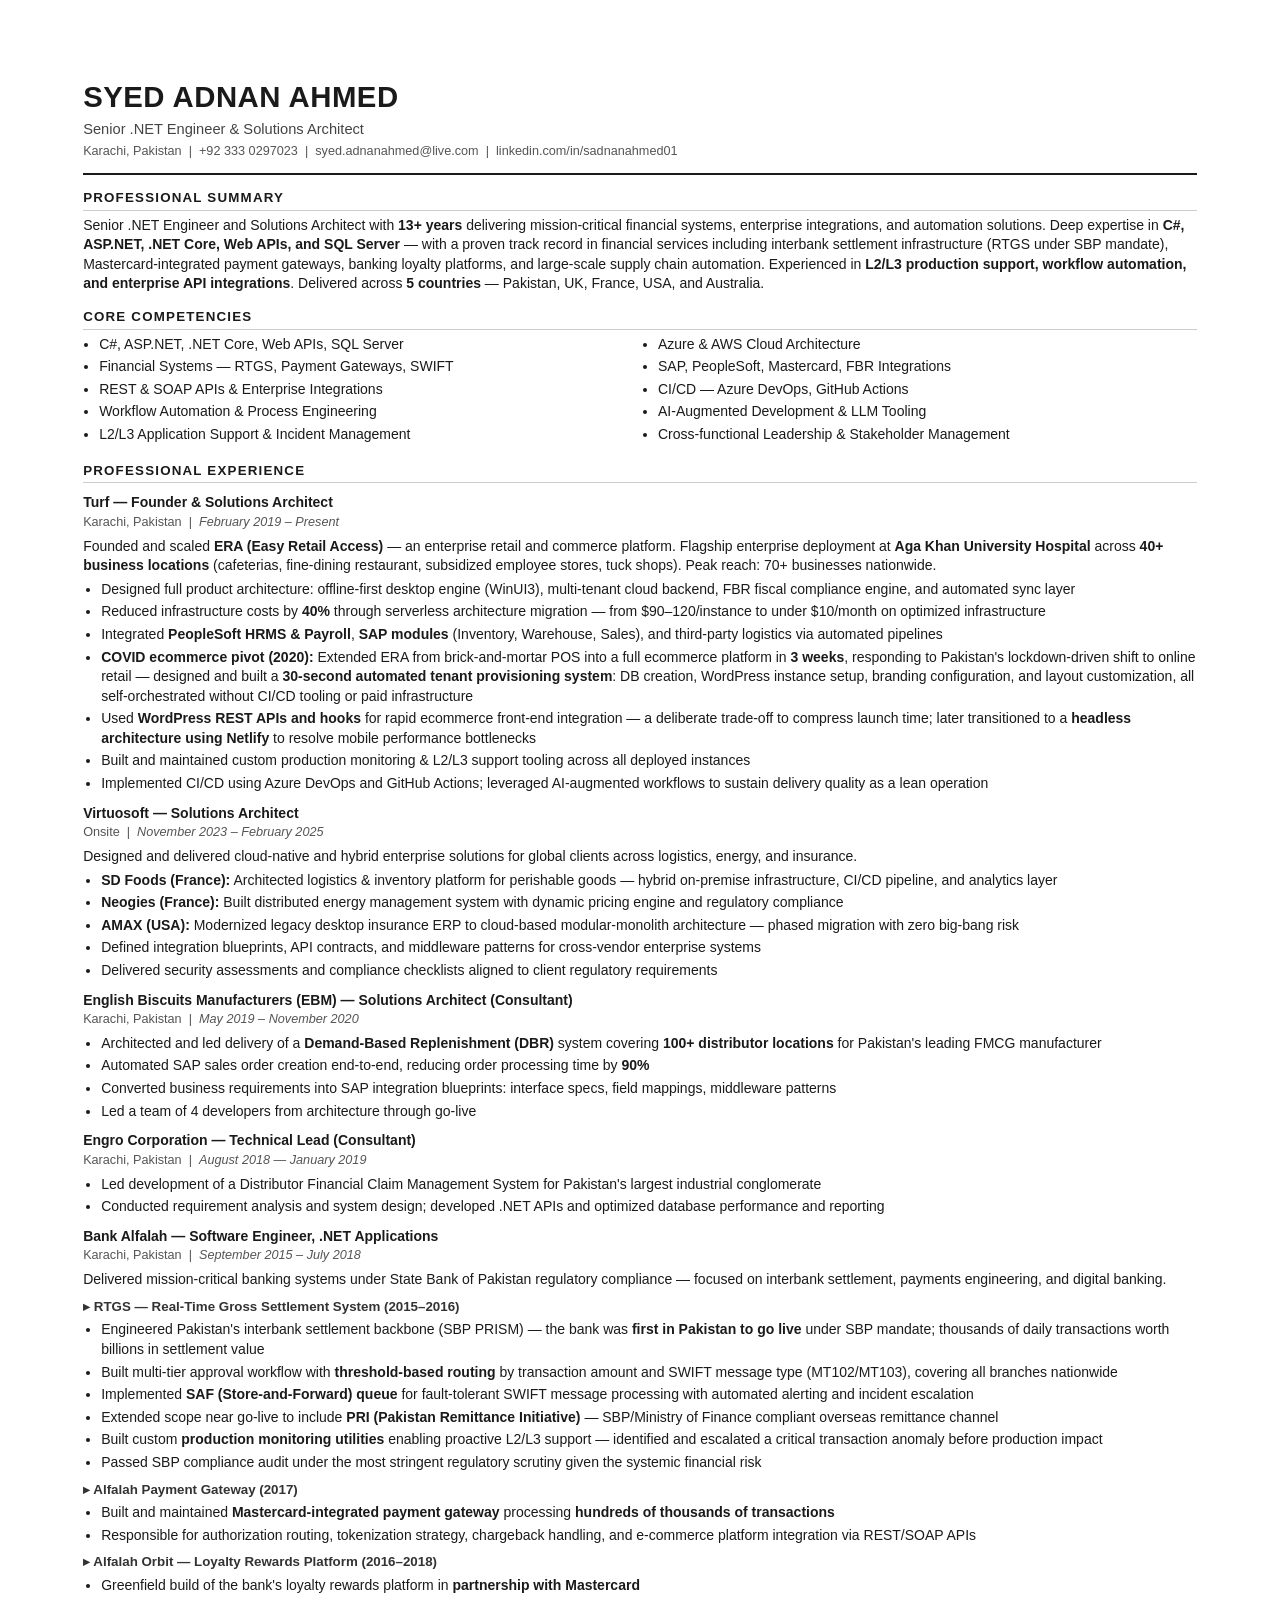
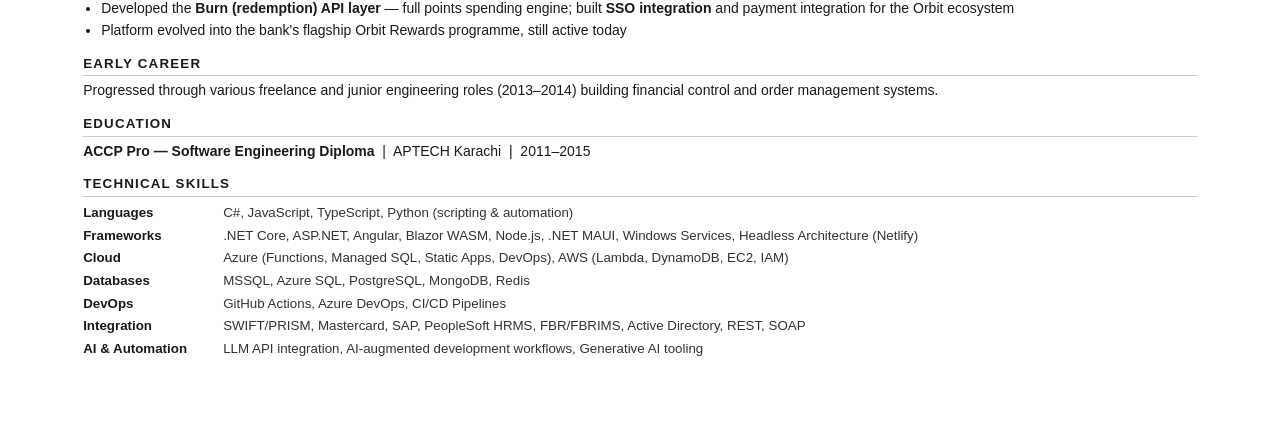
==== cv.html @ dcb1d971 "Initial commit: Syed Adnan Ahmed - Principal Solutions Architect Portfolio" ====
<!DOCTYPE html>
<html>
<head>
<meta charset="UTF-8">
<style>
  body {
    font-family: Calibri, Arial, sans-serif;
    font-size: 10.5pt;
    color: #1a1a1a;
    margin: 2cm 2.2cm;
    line-height: 1.4;
  }
  h1 {
    font-size: 22pt;
    font-weight: bold;
    color: #1a1a1a;
    margin: 0 0 2px 0;
    letter-spacing: 0.5px;
  }
  .subtitle {
    font-size: 11pt;
    color: #444;
    margin: 0 0 4px 0;
  }
  .contact {
    font-size: 9.5pt;
    color: #555;
    margin: 0 0 12px 0;
  }
  .contact a { color: #555; text-decoration: none; }
  hr {
    border: none;
    border-top: 2px solid #1a1a1a;
    margin: 6px 0 10px 0;
  }
  h2 {
    font-size: 10pt;
    font-weight: bold;
    text-transform: uppercase;
    letter-spacing: 1.2px;
    color: #1a1a1a;
    margin: 14px 0 5px 0;
    border-bottom: 1px solid #ccc;
    padding-bottom: 2px;
  }
  h3 {
    font-size: 10.5pt;
    font-weight: bold;
    margin: 10px 0 1px 0;
    color: #1a1a1a;
  }
  .job-meta {
    font-size: 9.5pt;
    color: #555;
    margin: 0 0 5px 0;
  }
  .job-meta span { font-style: italic; }
  ul {
    margin: 4px 0 6px 0;
    padding-left: 18px;
  }
  ul li {
    margin-bottom: 3px;
    font-size: 10.5pt;
  }
  .sub-role {
    font-size: 10pt;
    font-weight: bold;
    color: #333;
    margin: 8px 0 3px 0;
  }
  .skills-grid { display: table; width: 100%; }
  .skills-row { display: table-row; }
  .skills-label {
    display: table-cell;
    font-weight: bold;
    font-size: 10pt;
    width: 130px;
    padding: 2px 10px 2px 0;
    vertical-align: top;
    color: #1a1a1a;
  }
  .skills-value {
    display: table-cell;
    font-size: 10pt;
    padding: 2px 0;
    color: #333;
    vertical-align: top;
  }
  .flag { color: #c0392b; font-weight: bold; }
  .competencies {
    columns: 2;
    column-gap: 20px;
    font-size: 10pt;
    margin: 0;
    padding-left: 16px;
  }
  .competencies li { margin-bottom: 3px; break-inside: avoid; }
  p { margin: 4px 0; }
</style>
</head>
<body>

<h1>SYED ADNAN AHMED</h1>
<p class="subtitle">Senior .NET Engineer &amp; Solutions Architect</p>
<p class="contact">
  Karachi, Pakistan &nbsp;|&nbsp; +92 333 0297023 &nbsp;|&nbsp;
  <a href="mailto:syed.adnanahmed@live.com">syed.adnanahmed@live.com</a> &nbsp;|&nbsp;
  <a href="https://linkedin.com/in/sadnanahmed01">linkedin.com/in/sadnanahmed01</a>
</p>
<hr>

<h2>Professional Summary</h2>
<p>
Senior .NET Engineer and Solutions Architect with <strong>13+ years</strong> delivering mission-critical financial systems,
enterprise integrations, and automation solutions. Deep expertise in <strong>C#, ASP.NET, .NET Core, Web APIs, and SQL Server</strong>
— with a proven track record in financial services including interbank settlement infrastructure (RTGS under SBP mandate),
Mastercard-integrated payment gateways, banking loyalty platforms, and large-scale supply chain automation.
Experienced in <strong>L2/L3 production support, workflow automation, and enterprise API integrations</strong>.
Delivered across <strong>5 countries</strong> — Pakistan, UK, France, USA, and Australia.
</p>

<h2>Core Competencies</h2>
<ul class="competencies">
  <li>C#, ASP.NET, .NET Core, Web APIs, SQL Server</li>
  <li>Financial Systems — RTGS, Payment Gateways, SWIFT</li>
  <li>REST &amp; SOAP APIs &amp; Enterprise Integrations</li>
  <li>Workflow Automation &amp; Process Engineering</li>
  <li>L2/L3 Application Support &amp; Incident Management</li>
  <li>Azure &amp; AWS Cloud Architecture</li>
  <li>SAP, PeopleSoft, Mastercard, FBR Integrations</li>
  <li>CI/CD — Azure DevOps, GitHub Actions</li>
  <li>AI-Augmented Development &amp; LLM Tooling</li>
  <li>Cross-functional Leadership &amp; Stakeholder Management</li>
</ul>

<h2>Professional Experience</h2>

<h3>Turf &mdash; Founder &amp; Solutions Architect</h3>
<p class="job-meta">Karachi, Pakistan &nbsp;|&nbsp; <span>February 2019 &ndash; Present</span></p>
<p>Founded and scaled <strong>ERA (Easy Retail Access)</strong> — an enterprise retail and commerce platform. Flagship enterprise deployment at <strong>Aga Khan University Hospital</strong> across <strong>40+ business locations</strong> (cafeterias, fine-dining restaurant, subsidized employee stores, tuck shops). Peak reach: 70+ businesses nationwide.</p>
<ul>
  <li>Designed full product architecture: offline-first desktop engine (WinUI3), multi-tenant cloud backend, FBR fiscal compliance engine, and automated sync layer</li>
  <li>Reduced infrastructure costs by <strong>40%</strong> through serverless architecture migration &mdash; from $90&ndash;120/instance to under $10/month on optimized infrastructure</li>
  <li>Integrated <strong>PeopleSoft HRMS &amp; Payroll</strong>, <strong>SAP modules</strong> (Inventory, Warehouse, Sales), and third-party logistics via automated pipelines</li>
  <li><strong>COVID ecommerce pivot (2020):</strong> Extended ERA from brick-and-mortar POS into a full ecommerce platform in <strong>3 weeks</strong>, responding to Pakistan's lockdown-driven shift to online retail &mdash; designed and built a <strong>30-second automated tenant provisioning system</strong>: DB creation, WordPress instance setup, branding configuration, and layout customization, all self-orchestrated without CI/CD tooling or paid infrastructure</li>
  <li>Used <strong>WordPress REST APIs and hooks</strong> for rapid ecommerce front-end integration &mdash; a deliberate trade-off to compress launch time; later transitioned to a <strong>headless architecture using Netlify</strong> to resolve mobile performance bottlenecks</li>
  <li>Built and maintained custom production monitoring &amp; L2/L3 support tooling across all deployed instances</li>
  <li>Implemented CI/CD using Azure DevOps and GitHub Actions; leveraged AI-augmented workflows to sustain delivery quality as a lean operation</li>
</ul>

<h3>Virtuosoft &mdash; Solutions Architect</h3>
<p class="job-meta">Onsite &nbsp;|&nbsp; <span>November 2023 &ndash; February 2025</span></p>
<p>Designed and delivered cloud-native and hybrid enterprise solutions for global clients across logistics, energy, and insurance.</p>
<ul>
  <li><strong>SD Foods (France):</strong> Architected logistics &amp; inventory platform for perishable goods — hybrid on-premise infrastructure, CI/CD pipeline, and analytics layer</li>
  <li><strong>Neogies (France):</strong> Built distributed energy management system with dynamic pricing engine and regulatory compliance</li>
  <li><strong>AMAX (USA):</strong> Modernized legacy desktop insurance ERP to cloud-based modular-monolith architecture — phased migration with zero big-bang risk</li>
  <li>Defined integration blueprints, API contracts, and middleware patterns for cross-vendor enterprise systems</li>
  <li>Delivered security assessments and compliance checklists aligned to client regulatory requirements</li>
</ul>

<h3>English Biscuits Manufacturers (EBM) &mdash; Solutions Architect (Consultant)</h3>
<p class="job-meta">Karachi, Pakistan &nbsp;|&nbsp; <span>May 2019 &ndash; November 2020</span></p>
<ul>
  <li>Architected and led delivery of a <strong>Demand-Based Replenishment (DBR)</strong> system covering <strong>100+ distributor locations</strong> for Pakistan's leading FMCG manufacturer</li>
  <li>Automated SAP sales order creation end-to-end, reducing order processing time by <strong>90%</strong></li>
  <li>Converted business requirements into SAP integration blueprints: interface specs, field mappings, middleware patterns</li>
  <li>Led a team of 4 developers from architecture through go-live</li>
</ul>

<h3>Engro Corporation &mdash; Technical Lead (Consultant)</h3>
<p class="job-meta">Karachi, Pakistan &nbsp;|&nbsp; <span>August 2018 &mdash; January 2019</span></p>
<ul>
  <li>Led development of a Distributor Financial Claim Management System for Pakistan's largest industrial conglomerate</li>
  <li>Conducted requirement analysis and system design; developed .NET APIs and optimized database performance and reporting</li>
</ul>

<h3>Bank Alfalah &mdash; Software Engineer, .NET Applications</h3>
<p class="job-meta">Karachi, Pakistan &nbsp;|&nbsp; <span>September 2015 &ndash; July 2018</span></p>
<p>Delivered mission-critical banking systems under State Bank of Pakistan regulatory compliance — focused on interbank settlement, payments engineering, and digital banking.</p>

<p class="sub-role">&#9656; RTGS &mdash; Real-Time Gross Settlement System (2015&ndash;2016)</p>
<ul>
  <li>Engineered Pakistan's interbank settlement backbone (SBP PRISM) — the bank was <strong>first in Pakistan to go live</strong> under SBP mandate; thousands of daily transactions worth billions in settlement value</li>
  <li>Built multi-tier approval workflow with <strong>threshold-based routing</strong> by transaction amount and SWIFT message type (MT102/MT103), covering all branches nationwide</li>
  <li>Implemented <strong>SAF (Store-and-Forward) queue</strong> for fault-tolerant SWIFT message processing with automated alerting and incident escalation</li>
  <li>Extended scope near go-live to include <strong>PRI (Pakistan Remittance Initiative)</strong> — SBP/Ministry of Finance compliant overseas remittance channel</li>
  <li>Built custom <strong>production monitoring utilities</strong> enabling proactive L2/L3 support — identified and escalated a critical transaction anomaly before production impact</li>
  <li>Passed SBP compliance audit under the most stringent regulatory scrutiny given the systemic financial risk</li>
</ul>

<p class="sub-role">&#9656; Alfalah Payment Gateway (2017)</p>
<ul>
  <li>Built and maintained <strong>Mastercard-integrated payment gateway</strong> processing <strong>hundreds of thousands of transactions</strong></li>
  <li>Responsible for authorization routing, tokenization strategy, chargeback handling, and e-commerce platform integration via REST/SOAP APIs</li>
</ul>

<p class="sub-role">&#9656; Alfalah Orbit &mdash; Loyalty Rewards Platform (2016&ndash;2018)</p>
<ul>
  <li>Greenfield build of the bank's loyalty rewards platform in <strong>partnership with Mastercard</strong></li>
  <li>Developed the <strong>Burn (redemption) API layer</strong> — full points spending engine; built <strong>SSO integration</strong> and payment integration for the Orbit ecosystem</li>
  <li>Platform evolved into the bank's flagship Orbit Rewards programme, still active today</li>
</ul>

<h2>Early Career</h2>
<p>Progressed through various freelance and junior engineering roles (2013&ndash;2014) building financial control and order management systems.</p>

<h2>Education</h2>
<p><strong>ACCP Pro — Software Engineering Diploma</strong> &nbsp;|&nbsp; APTECH Karachi &nbsp;|&nbsp; 2011&ndash;2015</p>

<h2>Technical Skills</h2>
<div class="skills-grid">
  <div class="skills-row">
    <div class="skills-label">Languages</div>
    <div class="skills-value">C#, JavaScript, TypeScript, Python (scripting &amp; automation)</div>
  </div>
  <div class="skills-row">
    <div class="skills-label">Frameworks</div>
    <div class="skills-value">.NET Core, ASP.NET, Angular, Blazor WASM, Node.js, .NET MAUI, Windows Services, Headless Architecture (Netlify)</div>
  </div>
  <div class="skills-row">
    <div class="skills-label">Cloud</div>
    <div class="skills-value">Azure (Functions, Managed SQL, Static Apps, DevOps), AWS (Lambda, DynamoDB, EC2, IAM)</div>
  </div>
  <div class="skills-row">
    <div class="skills-label">Databases</div>
    <div class="skills-value">MSSQL, Azure SQL, PostgreSQL, MongoDB, Redis</div>
  </div>
  <div class="skills-row">
    <div class="skills-label">DevOps</div>
    <div class="skills-value">GitHub Actions, Azure DevOps, CI/CD Pipelines</div>
  </div>
  <div class="skills-row">
    <div class="skills-label">Integration</div>
    <div class="skills-value">SWIFT/PRISM, Mastercard, SAP, PeopleSoft HRMS, FBR/FBRIMS, Active Directory, REST, SOAP</div>
  </div>
  <div class="skills-row">
    <div class="skills-label">AI &amp; Automation</div>
    <div class="skills-value">LLM API integration, AI-augmented development workflows, Generative AI tooling</div>
  </div>
</div>

</body>
</html>
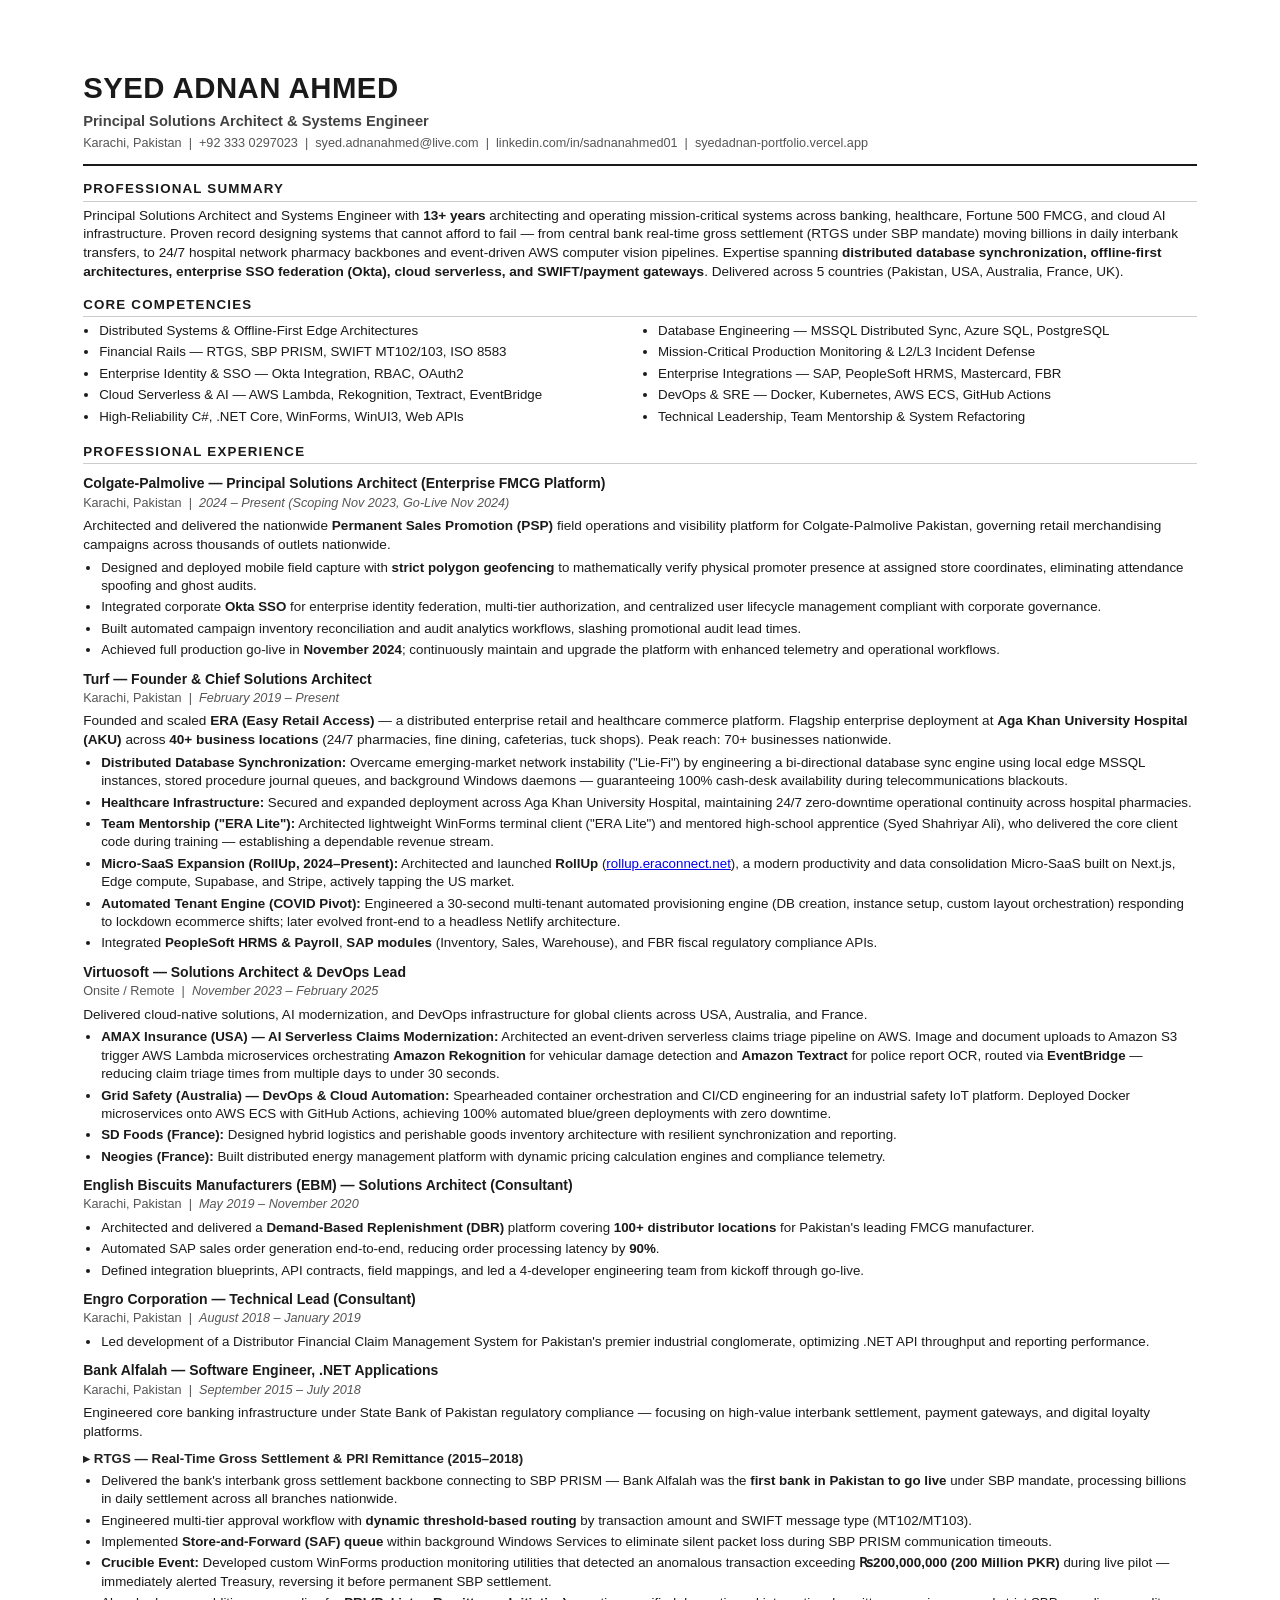
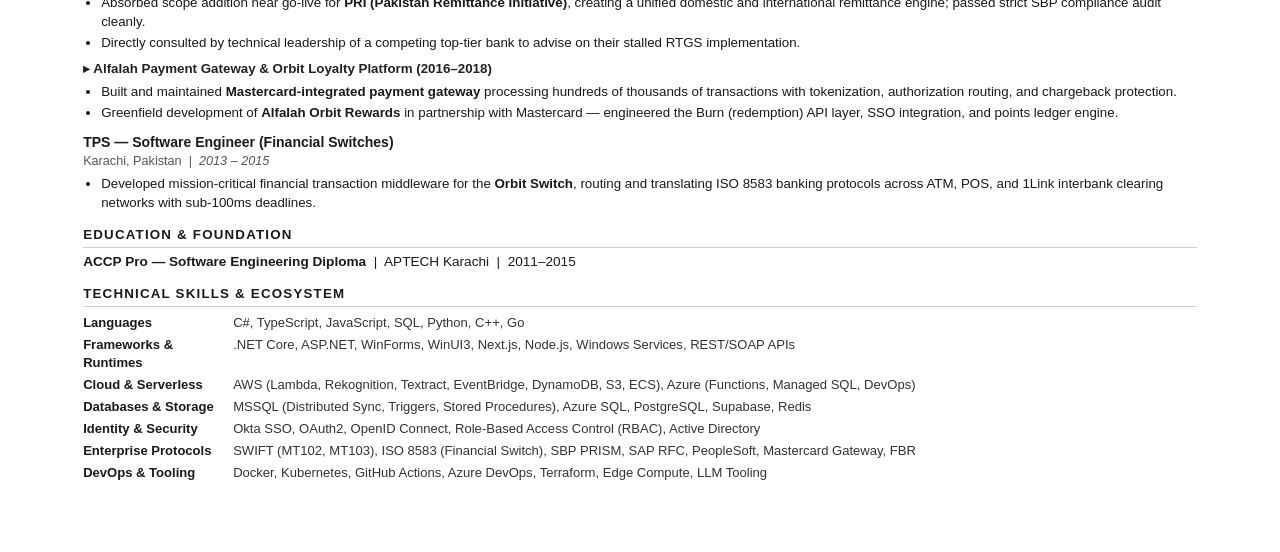
==== commit 6c35b5b6: "Update Colgate PSP timeline (Nov 2024 go-live) and enrich Executive CV with modern enterprise & clou" ====
--- a/cv.html
+++ b/cv.html
@@ -2,13 +2,14 @@
 <html>
 <head>
 <meta charset="UTF-8">
+<title>Syed Adnan Ahmed — CV</title>
 <style>
   body {
     font-family: Calibri, Arial, sans-serif;
-    font-size: 10.5pt;
-    color: #1a1a1a;
-    margin: 2cm 2.2cm;
-    line-height: 1.4;
+    font-size: 10.2pt;
+    color: #1a1a1a;
+    margin: 1.8cm 2.2cm;
+    line-height: 1.38;
   }
   h1 {
     font-size: 22pt;
@@ -21,6 +22,7 @@
     font-size: 11pt;
     color: #444;
     margin: 0 0 4px 0;
+    font-weight: 600;
   }
   .contact {
     font-size: 9.5pt;
@@ -61,12 +63,12 @@
   }
   ul li {
     margin-bottom: 3px;
-    font-size: 10.5pt;
+    font-size: 10pt;
   }
   .sub-role {
     font-size: 10pt;
     font-weight: bold;
-    color: #333;
+    color: #222;
     margin: 8px 0 3px 0;
   }
   .skills-grid { display: table; width: 100%; }
@@ -74,170 +76,170 @@
   .skills-label {
     display: table-cell;
     font-weight: bold;
-    font-size: 10pt;
-    width: 130px;
+    font-size: 9.8pt;
+    width: 140px;
     padding: 2px 10px 2px 0;
     vertical-align: top;
     color: #1a1a1a;
   }
   .skills-value {
     display: table-cell;
-    font-size: 10pt;
+    font-size: 9.8pt;
     padding: 2px 0;
     color: #333;
     vertical-align: top;
   }
-  .flag { color: #c0392b; font-weight: bold; }
   .competencies {
     columns: 2;
     column-gap: 20px;
-    font-size: 10pt;
+    font-size: 9.8pt;
     margin: 0;
     padding-left: 16px;
   }
   .competencies li { margin-bottom: 3px; break-inside: avoid; }
   p { margin: 4px 0; }
+  @media print {
+    body { margin: 1.2cm 1.5cm; }
+  }
 </style>
 </head>
 <body>
 
 <h1>SYED ADNAN AHMED</h1>
-<p class="subtitle">Senior .NET Engineer &amp; Solutions Architect</p>
+<p class="subtitle">Principal Solutions Architect &amp; Systems Engineer</p>
 <p class="contact">
   Karachi, Pakistan &nbsp;|&nbsp; +92 333 0297023 &nbsp;|&nbsp;
   <a href="mailto:syed.adnanahmed@live.com">syed.adnanahmed@live.com</a> &nbsp;|&nbsp;
-  <a href="https://linkedin.com/in/sadnanahmed01">linkedin.com/in/sadnanahmed01</a>
+  <a href="https://linkedin.com/in/sadnanahmed01">linkedin.com/in/sadnanahmed01</a> &nbsp;|&nbsp;
+  <a href="https://syedadnan-portfolio.vercel.app">syedadnan-portfolio.vercel.app</a>
 </p>
 <hr>
 
 <h2>Professional Summary</h2>
 <p>
-Senior .NET Engineer and Solutions Architect with <strong>13+ years</strong> delivering mission-critical financial systems,
-enterprise integrations, and automation solutions. Deep expertise in <strong>C#, ASP.NET, .NET Core, Web APIs, and SQL Server</strong>
-— with a proven track record in financial services including interbank settlement infrastructure (RTGS under SBP mandate),
-Mastercard-integrated payment gateways, banking loyalty platforms, and large-scale supply chain automation.
-Experienced in <strong>L2/L3 production support, workflow automation, and enterprise API integrations</strong>.
-Delivered across <strong>5 countries</strong> — Pakistan, UK, France, USA, and Australia.
+Principal Solutions Architect and Systems Engineer with <strong>13+ years</strong> architecting and operating mission-critical systems across banking, healthcare, Fortune 500 FMCG, and cloud AI infrastructure. Proven record designing systems that cannot afford to fail &mdash; from central bank real-time gross settlement (RTGS under SBP mandate) moving billions in daily interbank transfers, to 24/7 hospital network pharmacy backbones and event-driven AWS computer vision pipelines. Expertise spanning <strong>distributed database synchronization, offline-first architectures, enterprise SSO federation (Okta), cloud serverless, and SWIFT/payment gateways</strong>. Delivered across 5 countries (Pakistan, USA, Australia, France, UK).
 </p>
 
 <h2>Core Competencies</h2>
 <ul class="competencies">
-  <li>C#, ASP.NET, .NET Core, Web APIs, SQL Server</li>
-  <li>Financial Systems — RTGS, Payment Gateways, SWIFT</li>
-  <li>REST &amp; SOAP APIs &amp; Enterprise Integrations</li>
-  <li>Workflow Automation &amp; Process Engineering</li>
-  <li>L2/L3 Application Support &amp; Incident Management</li>
-  <li>Azure &amp; AWS Cloud Architecture</li>
-  <li>SAP, PeopleSoft, Mastercard, FBR Integrations</li>
-  <li>CI/CD — Azure DevOps, GitHub Actions</li>
-  <li>AI-Augmented Development &amp; LLM Tooling</li>
-  <li>Cross-functional Leadership &amp; Stakeholder Management</li>
+  <li>Distributed Systems &amp; Offline-First Edge Architectures</li>
+  <li>Financial Rails &mdash; RTGS, SBP PRISM, SWIFT MT102/103, ISO 8583</li>
+  <li>Enterprise Identity &amp; SSO &mdash; Okta Integration, RBAC, OAuth2</li>
+  <li>Cloud Serverless &amp; AI &mdash; AWS Lambda, Rekognition, Textract, EventBridge</li>
+  <li>High-Reliability C#, .NET Core, WinForms, WinUI3, Web APIs</li>
+  <li>Database Engineering &mdash; MSSQL Distributed Sync, Azure SQL, PostgreSQL</li>
+  <li>Mission-Critical Production Monitoring &amp; L2/L3 Incident Defense</li>
+  <li>Enterprise Integrations &mdash; SAP, PeopleSoft HRMS, Mastercard, FBR</li>
+  <li>DevOps &amp; SRE &mdash; Docker, Kubernetes, AWS ECS, GitHub Actions</li>
+  <li>Technical Leadership, Team Mentorship &amp; System Refactoring</li>
 </ul>
 
 <h2>Professional Experience</h2>
 
-<h3>Turf &mdash; Founder &amp; Solutions Architect</h3>
+<h3>Colgate-Palmolive &mdash; Principal Solutions Architect (Enterprise FMCG Platform)</h3>
+<p class="job-meta">Karachi, Pakistan &nbsp;|&nbsp; <span>2024 &ndash; Present (Scoping Nov 2023, Go-Live Nov 2024)</span></p>
+<p>Architected and delivered the nationwide <strong>Permanent Sales Promotion (PSP)</strong> field operations and visibility platform for Colgate-Palmolive Pakistan, governing retail merchandising campaigns across thousands of outlets nationwide.</p>
+<ul>
+  <li>Designed and deployed mobile field capture with <strong>strict polygon geofencing</strong> to mathematically verify physical promoter presence at assigned store coordinates, eliminating attendance spoofing and ghost audits.</li>
+  <li>Integrated corporate <strong>Okta SSO</strong> for enterprise identity federation, multi-tier authorization, and centralized user lifecycle management compliant with corporate governance.</li>
+  <li>Built automated campaign inventory reconciliation and audit analytics workflows, slashing promotional audit lead times.</li>
+  <li>Achieved full production go-live in <strong>November 2024</strong>; continuously maintain and upgrade the platform with enhanced telemetry and operational workflows.</li>
+</ul>
+
+<h3>Turf &mdash; Founder &amp; Chief Solutions Architect</h3>
 <p class="job-meta">Karachi, Pakistan &nbsp;|&nbsp; <span>February 2019 &ndash; Present</span></p>
-<p>Founded and scaled <strong>ERA (Easy Retail Access)</strong> — an enterprise retail and commerce platform. Flagship enterprise deployment at <strong>Aga Khan University Hospital</strong> across <strong>40+ business locations</strong> (cafeterias, fine-dining restaurant, subsidized employee stores, tuck shops). Peak reach: 70+ businesses nationwide.</p>
-<ul>
-  <li>Designed full product architecture: offline-first desktop engine (WinUI3), multi-tenant cloud backend, FBR fiscal compliance engine, and automated sync layer</li>
-  <li>Reduced infrastructure costs by <strong>40%</strong> through serverless architecture migration &mdash; from $90&ndash;120/instance to under $10/month on optimized infrastructure</li>
-  <li>Integrated <strong>PeopleSoft HRMS &amp; Payroll</strong>, <strong>SAP modules</strong> (Inventory, Warehouse, Sales), and third-party logistics via automated pipelines</li>
-  <li><strong>COVID ecommerce pivot (2020):</strong> Extended ERA from brick-and-mortar POS into a full ecommerce platform in <strong>3 weeks</strong>, responding to Pakistan's lockdown-driven shift to online retail &mdash; designed and built a <strong>30-second automated tenant provisioning system</strong>: DB creation, WordPress instance setup, branding configuration, and layout customization, all self-orchestrated without CI/CD tooling or paid infrastructure</li>
-  <li>Used <strong>WordPress REST APIs and hooks</strong> for rapid ecommerce front-end integration &mdash; a deliberate trade-off to compress launch time; later transitioned to a <strong>headless architecture using Netlify</strong> to resolve mobile performance bottlenecks</li>
-  <li>Built and maintained custom production monitoring &amp; L2/L3 support tooling across all deployed instances</li>
-  <li>Implemented CI/CD using Azure DevOps and GitHub Actions; leveraged AI-augmented workflows to sustain delivery quality as a lean operation</li>
-</ul>
-
-<h3>Virtuosoft &mdash; Solutions Architect</h3>
-<p class="job-meta">Onsite &nbsp;|&nbsp; <span>November 2023 &ndash; February 2025</span></p>
-<p>Designed and delivered cloud-native and hybrid enterprise solutions for global clients across logistics, energy, and insurance.</p>
-<ul>
-  <li><strong>SD Foods (France):</strong> Architected logistics &amp; inventory platform for perishable goods — hybrid on-premise infrastructure, CI/CD pipeline, and analytics layer</li>
-  <li><strong>Neogies (France):</strong> Built distributed energy management system with dynamic pricing engine and regulatory compliance</li>
-  <li><strong>AMAX (USA):</strong> Modernized legacy desktop insurance ERP to cloud-based modular-monolith architecture — phased migration with zero big-bang risk</li>
-  <li>Defined integration blueprints, API contracts, and middleware patterns for cross-vendor enterprise systems</li>
-  <li>Delivered security assessments and compliance checklists aligned to client regulatory requirements</li>
+<p>Founded and scaled <strong>ERA (Easy Retail Access)</strong> &mdash; a distributed enterprise retail and healthcare commerce platform. Flagship enterprise deployment at <strong>Aga Khan University Hospital (AKU)</strong> across <strong>40+ business locations</strong> (24/7 pharmacies, fine dining, cafeterias, tuck shops). Peak reach: 70+ businesses nationwide.</p>
+<ul>
+  <li><strong>Distributed Database Synchronization:</strong> Overcame emerging-market network instability ("Lie-Fi") by engineering a bi-directional database sync engine using local edge MSSQL instances, stored procedure journal queues, and background Windows daemons &mdash; guaranteeing 100% cash-desk availability during telecommunications blackouts.</li>
+  <li><strong>Healthcare Infrastructure:</strong> Secured and expanded deployment across Aga Khan University Hospital, maintaining 24/7 zero-downtime operational continuity across hospital pharmacies.</li>
+  <li><strong>Team Mentorship ("ERA Lite"):</strong> Architected lightweight WinForms terminal client ("ERA Lite") and mentored high-school apprentice (Syed Shahriyar Ali), who delivered the core client code during training &mdash; establishing a dependable revenue stream.</li>
+  <li><strong>Micro-SaaS Expansion (RollUp, 2024&ndash;Present):</strong> Architected and launched <strong>RollUp</strong> (<a href="https://rollup.eraconnect.net">rollup.eraconnect.net</a>), a modern productivity and data consolidation Micro-SaaS built on Next.js, Edge compute, Supabase, and Stripe, actively tapping the US market.</li>
+  <li><strong>Automated Tenant Engine (COVID Pivot):</strong> Engineered a 30-second multi-tenant automated provisioning engine (DB creation, instance setup, custom layout orchestration) responding to lockdown ecommerce shifts; later evolved front-end to a headless Netlify architecture.</li>
+  <li>Integrated <strong>PeopleSoft HRMS &amp; Payroll</strong>, <strong>SAP modules</strong> (Inventory, Sales, Warehouse), and FBR fiscal regulatory compliance APIs.</li>
+</ul>
+
+<h3>Virtuosoft &mdash; Solutions Architect &amp; DevOps Lead</h3>
+<p class="job-meta">Onsite / Remote &nbsp;|&nbsp; <span>November 2023 &ndash; February 2025</span></p>
+<p>Delivered cloud-native solutions, AI modernization, and DevOps infrastructure for global clients across USA, Australia, and France.</p>
+<ul>
+  <li><strong>AMAX Insurance (USA) &mdash; AI Serverless Claims Modernization:</strong> Architected an event-driven serverless claims triage pipeline on AWS. Image and document uploads to Amazon S3 trigger AWS Lambda microservices orchestrating <strong>Amazon Rekognition</strong> for vehicular damage detection and <strong>Amazon Textract</strong> for police report OCR, routed via <strong>EventBridge</strong> &mdash; reducing claim triage times from multiple days to under 30 seconds.</li>
+  <li><strong>Grid Safety (Australia) &mdash; DevOps &amp; Cloud Automation:</strong> Spearheaded container orchestration and CI/CD engineering for an industrial safety IoT platform. Deployed Docker microservices onto AWS ECS with GitHub Actions, achieving 100% automated blue/green deployments with zero downtime.</li>
+  <li><strong>SD Foods (France):</strong> Designed hybrid logistics and perishable goods inventory architecture with resilient synchronization and reporting.</li>
+  <li><strong>Neogies (France):</strong> Built distributed energy management platform with dynamic pricing calculation engines and compliance telemetry.</li>
 </ul>
 
 <h3>English Biscuits Manufacturers (EBM) &mdash; Solutions Architect (Consultant)</h3>
 <p class="job-meta">Karachi, Pakistan &nbsp;|&nbsp; <span>May 2019 &ndash; November 2020</span></p>
 <ul>
-  <li>Architected and led delivery of a <strong>Demand-Based Replenishment (DBR)</strong> system covering <strong>100+ distributor locations</strong> for Pakistan's leading FMCG manufacturer</li>
-  <li>Automated SAP sales order creation end-to-end, reducing order processing time by <strong>90%</strong></li>
-  <li>Converted business requirements into SAP integration blueprints: interface specs, field mappings, middleware patterns</li>
-  <li>Led a team of 4 developers from architecture through go-live</li>
+  <li>Architected and delivered a <strong>Demand-Based Replenishment (DBR)</strong> platform covering <strong>100+ distributor locations</strong> for Pakistan's leading FMCG manufacturer.</li>
+  <li>Automated SAP sales order generation end-to-end, reducing order processing latency by <strong>90%</strong>.</li>
+  <li>Defined integration blueprints, API contracts, field mappings, and led a 4-developer engineering team from kickoff through go-live.</li>
 </ul>
 
 <h3>Engro Corporation &mdash; Technical Lead (Consultant)</h3>
-<p class="job-meta">Karachi, Pakistan &nbsp;|&nbsp; <span>August 2018 &mdash; January 2019</span></p>
-<ul>
-  <li>Led development of a Distributor Financial Claim Management System for Pakistan's largest industrial conglomerate</li>
-  <li>Conducted requirement analysis and system design; developed .NET APIs and optimized database performance and reporting</li>
+<p class="job-meta">Karachi, Pakistan &nbsp;|&nbsp; <span>August 2018 &ndash; January 2019</span></p>
+<ul>
+  <li>Led development of a Distributor Financial Claim Management System for Pakistan's premier industrial conglomerate, optimizing .NET API throughput and reporting performance.</li>
 </ul>
 
 <h3>Bank Alfalah &mdash; Software Engineer, .NET Applications</h3>
 <p class="job-meta">Karachi, Pakistan &nbsp;|&nbsp; <span>September 2015 &ndash; July 2018</span></p>
-<p>Delivered mission-critical banking systems under State Bank of Pakistan regulatory compliance — focused on interbank settlement, payments engineering, and digital banking.</p>
-
-<p class="sub-role">&#9656; RTGS &mdash; Real-Time Gross Settlement System (2015&ndash;2016)</p>
-<ul>
-  <li>Engineered Pakistan's interbank settlement backbone (SBP PRISM) — the bank was <strong>first in Pakistan to go live</strong> under SBP mandate; thousands of daily transactions worth billions in settlement value</li>
-  <li>Built multi-tier approval workflow with <strong>threshold-based routing</strong> by transaction amount and SWIFT message type (MT102/MT103), covering all branches nationwide</li>
-  <li>Implemented <strong>SAF (Store-and-Forward) queue</strong> for fault-tolerant SWIFT message processing with automated alerting and incident escalation</li>
-  <li>Extended scope near go-live to include <strong>PRI (Pakistan Remittance Initiative)</strong> — SBP/Ministry of Finance compliant overseas remittance channel</li>
-  <li>Built custom <strong>production monitoring utilities</strong> enabling proactive L2/L3 support — identified and escalated a critical transaction anomaly before production impact</li>
-  <li>Passed SBP compliance audit under the most stringent regulatory scrutiny given the systemic financial risk</li>
-</ul>
-
-<p class="sub-role">&#9656; Alfalah Payment Gateway (2017)</p>
-<ul>
-  <li>Built and maintained <strong>Mastercard-integrated payment gateway</strong> processing <strong>hundreds of thousands of transactions</strong></li>
-  <li>Responsible for authorization routing, tokenization strategy, chargeback handling, and e-commerce platform integration via REST/SOAP APIs</li>
-</ul>
-
-<p class="sub-role">&#9656; Alfalah Orbit &mdash; Loyalty Rewards Platform (2016&ndash;2018)</p>
-<ul>
-  <li>Greenfield build of the bank's loyalty rewards platform in <strong>partnership with Mastercard</strong></li>
-  <li>Developed the <strong>Burn (redemption) API layer</strong> — full points spending engine; built <strong>SSO integration</strong> and payment integration for the Orbit ecosystem</li>
-  <li>Platform evolved into the bank's flagship Orbit Rewards programme, still active today</li>
-</ul>
-
-<h2>Early Career</h2>
-<p>Progressed through various freelance and junior engineering roles (2013&ndash;2014) building financial control and order management systems.</p>
-
-<h2>Education</h2>
-<p><strong>ACCP Pro — Software Engineering Diploma</strong> &nbsp;|&nbsp; APTECH Karachi &nbsp;|&nbsp; 2011&ndash;2015</p>
-
-<h2>Technical Skills</h2>
+<p>Engineered core banking infrastructure under State Bank of Pakistan regulatory compliance &mdash; focusing on high-value interbank settlement, payment gateways, and digital loyalty platforms.</p>
+
+<p class="sub-role">&#9656; RTGS &mdash; Real-Time Gross Settlement &amp; PRI Remittance (2015&ndash;2018)</p>
+<ul>
+  <li>Delivered the bank's interbank gross settlement backbone connecting to SBP PRISM &mdash; Bank Alfalah was the <strong>first bank in Pakistan to go live</strong> under SBP mandate, processing billions in daily settlement across all branches nationwide.</li>
+  <li>Engineered multi-tier approval workflow with <strong>dynamic threshold-based routing</strong> by transaction amount and SWIFT message type (MT102/MT103).</li>
+  <li>Implemented <strong>Store-and-Forward (SAF) queue</strong> within background Windows Services to eliminate silent packet loss during SBP PRISM communication timeouts.</li>
+  <li><strong>Crucible Event:</strong> Developed custom WinForms production monitoring utilities that detected an anomalous transaction exceeding <strong>₨200,000,000 (200 Million PKR)</strong> during live pilot &mdash; immediately alerted Treasury, reversing it before permanent SBP settlement.</li>
+  <li>Absorbed scope addition near go-live for <strong>PRI (Pakistan Remittance Initiative)</strong>, creating a unified domestic and international remittance engine; passed strict SBP compliance audit cleanly.</li>
+  <li>Directly consulted by technical leadership of a competing top-tier bank to advise on their stalled RTGS implementation.</li>
+</ul>
+
+<p class="sub-role">&#9656; Alfalah Payment Gateway &amp; Orbit Loyalty Platform (2016&ndash;2018)</p>
+<ul>
+  <li>Built and maintained <strong>Mastercard-integrated payment gateway</strong> processing hundreds of thousands of transactions with tokenization, authorization routing, and chargeback protection.</li>
+  <li>Greenfield development of <strong>Alfalah Orbit Rewards</strong> in partnership with Mastercard &mdash; engineered the Burn (redemption) API layer, SSO integration, and points ledger engine.</li>
+</ul>
+
+<h3>TPS &mdash; Software Engineer (Financial Switches)</h3>
+<p class="job-meta">Karachi, Pakistan &nbsp;|&nbsp; <span>2013 &ndash; 2015</span></p>
+<ul>
+  <li>Developed mission-critical financial transaction middleware for the <strong>Orbit Switch</strong>, routing and translating ISO 8583 banking protocols across ATM, POS, and 1Link interbank clearing networks with sub-100ms deadlines.</li>
+</ul>
+
+<h2>Education &amp; Foundation</h2>
+<p><strong>ACCP Pro &mdash; Software Engineering Diploma</strong> &nbsp;|&nbsp; APTECH Karachi &nbsp;|&nbsp; 2011&ndash;2015</p>
+
+<h2>Technical Skills &amp; Ecosystem</h2>
 <div class="skills-grid">
   <div class="skills-row">
     <div class="skills-label">Languages</div>
-    <div class="skills-value">C#, JavaScript, TypeScript, Python (scripting &amp; automation)</div>
-  </div>
-  <div class="skills-row">
-    <div class="skills-label">Frameworks</div>
-    <div class="skills-value">.NET Core, ASP.NET, Angular, Blazor WASM, Node.js, .NET MAUI, Windows Services, Headless Architecture (Netlify)</div>
-  </div>
-  <div class="skills-row">
-    <div class="skills-label">Cloud</div>
-    <div class="skills-value">Azure (Functions, Managed SQL, Static Apps, DevOps), AWS (Lambda, DynamoDB, EC2, IAM)</div>
-  </div>
-  <div class="skills-row">
-    <div class="skills-label">Databases</div>
-    <div class="skills-value">MSSQL, Azure SQL, PostgreSQL, MongoDB, Redis</div>
-  </div>
-  <div class="skills-row">
-    <div class="skills-label">DevOps</div>
-    <div class="skills-value">GitHub Actions, Azure DevOps, CI/CD Pipelines</div>
-  </div>
-  <div class="skills-row">
-    <div class="skills-label">Integration</div>
-    <div class="skills-value">SWIFT/PRISM, Mastercard, SAP, PeopleSoft HRMS, FBR/FBRIMS, Active Directory, REST, SOAP</div>
-  </div>
-  <div class="skills-row">
-    <div class="skills-label">AI &amp; Automation</div>
-    <div class="skills-value">LLM API integration, AI-augmented development workflows, Generative AI tooling</div>
+    <div class="skills-value">C#, TypeScript, JavaScript, SQL, Python, C++, Go</div>
+  </div>
+  <div class="skills-row">
+    <div class="skills-label">Frameworks &amp; Runtimes</div>
+    <div class="skills-value">.NET Core, ASP.NET, WinForms, WinUI3, Next.js, Node.js, Windows Services, REST/SOAP APIs</div>
+  </div>
+  <div class="skills-row">
+    <div class="skills-label">Cloud &amp; Serverless</div>
+    <div class="skills-value">AWS (Lambda, Rekognition, Textract, EventBridge, DynamoDB, S3, ECS), Azure (Functions, Managed SQL, DevOps)</div>
+  </div>
+  <div class="skills-row">
+    <div class="skills-label">Databases &amp; Storage</div>
+    <div class="skills-value">MSSQL (Distributed Sync, Triggers, Stored Procedures), Azure SQL, PostgreSQL, Supabase, Redis</div>
+  </div>
+  <div class="skills-row">
+    <div class="skills-label">Identity &amp; Security</div>
+    <div class="skills-value">Okta SSO, OAuth2, OpenID Connect, Role-Based Access Control (RBAC), Active Directory</div>
+  </div>
+  <div class="skills-row">
+    <div class="skills-label">Enterprise Protocols</div>
+    <div class="skills-value">SWIFT (MT102, MT103), ISO 8583 (Financial Switch), SBP PRISM, SAP RFC, PeopleSoft, Mastercard Gateway, FBR</div>
+  </div>
+  <div class="skills-row">
+    <div class="skills-label">DevOps &amp; Tooling</div>
+    <div class="skills-value">Docker, Kubernetes, GitHub Actions, Azure DevOps, Terraform, Edge Compute, LLM Tooling</div>
   </div>
 </div>
 
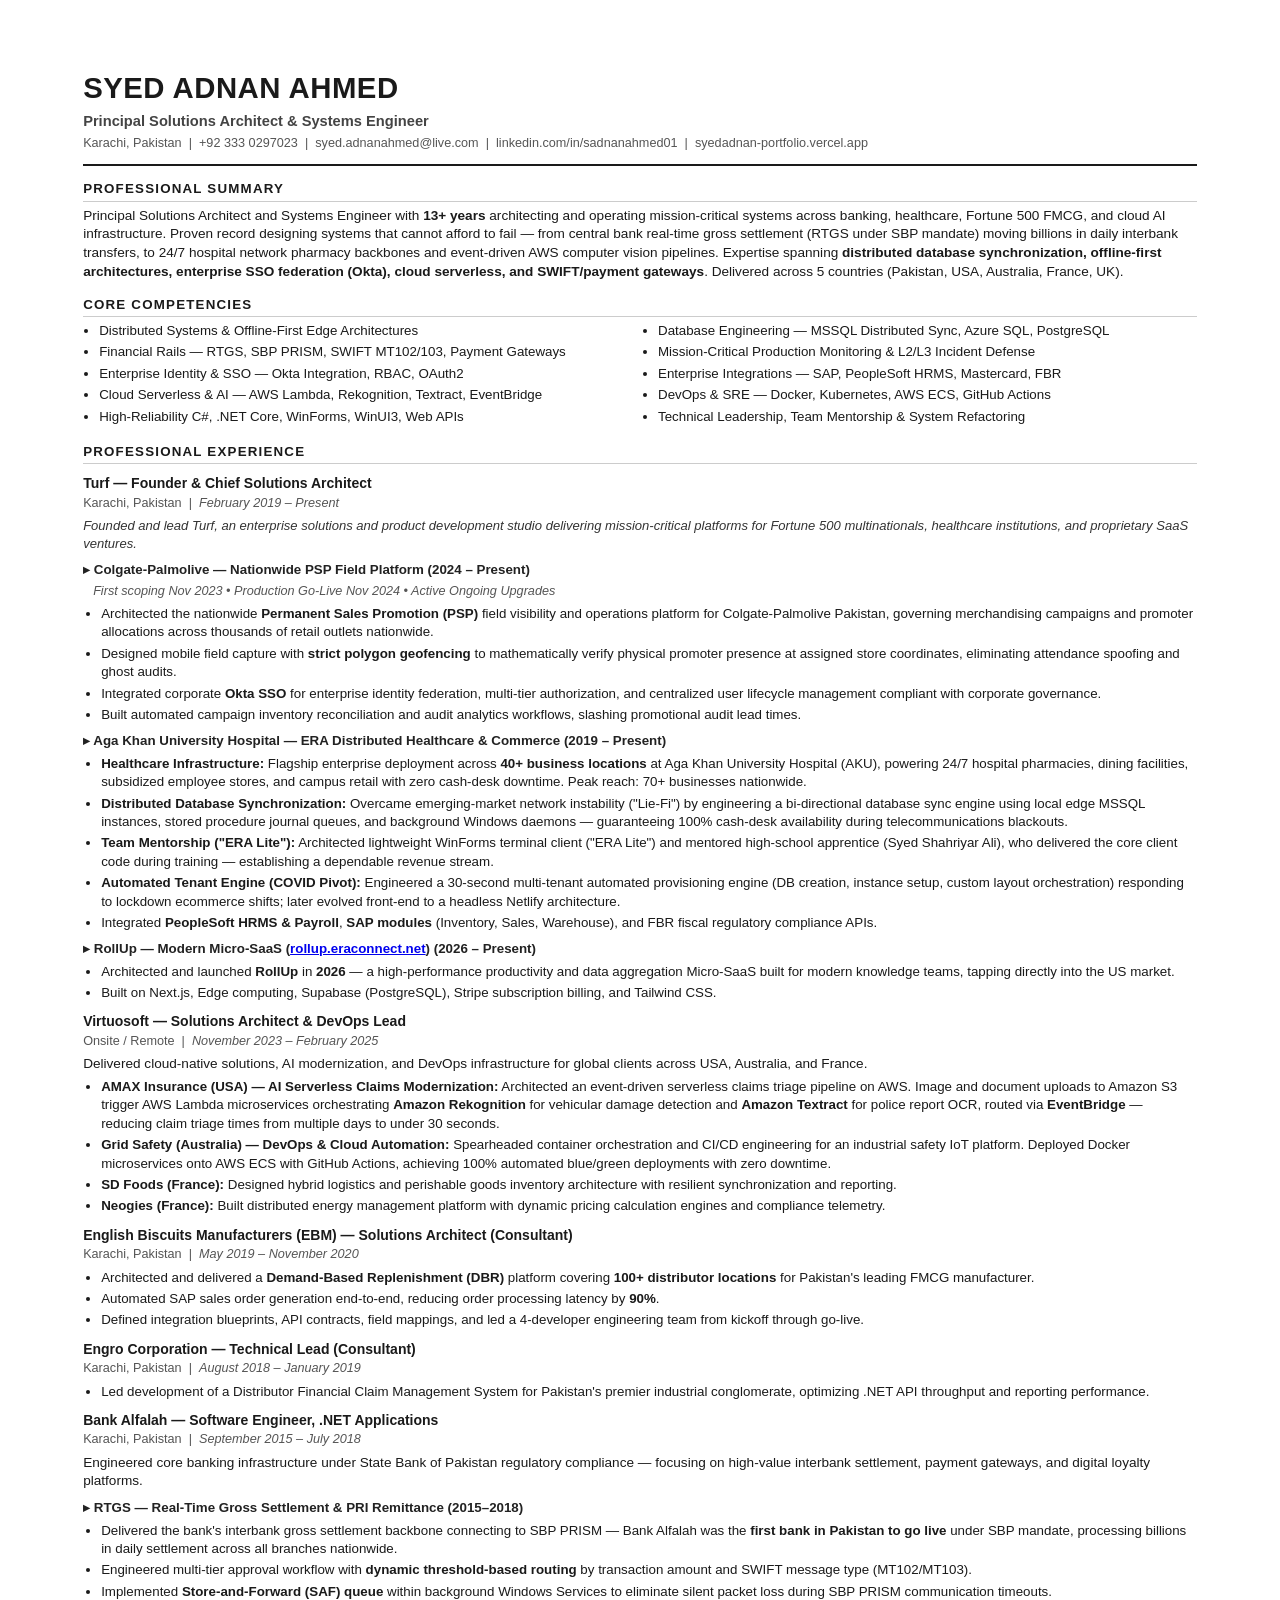
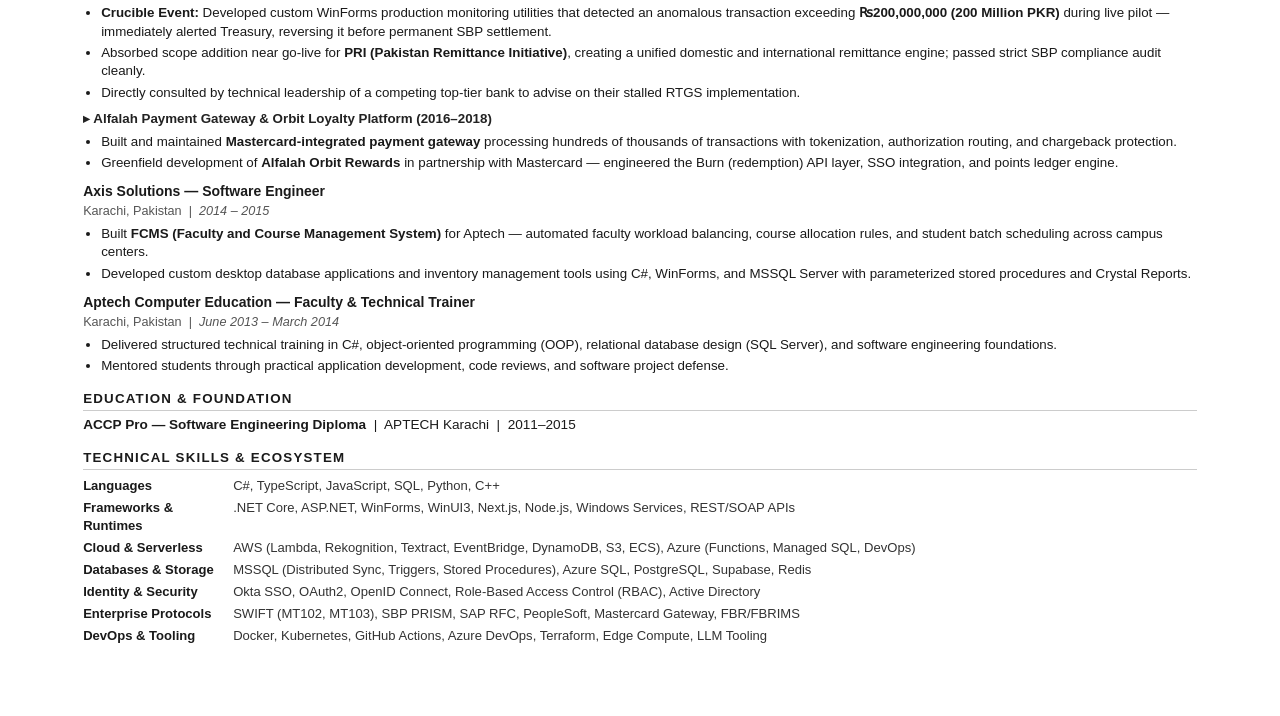
==== commit da73caac: "Correct Colgate attribution under Turf, update RollUp to 2026, replace early switch role with Axis S" ====
--- a/cv.html
+++ b/cv.html
@@ -71,6 +71,12 @@
     color: #222;
     margin: 8px 0 3px 0;
   }
+  .company-lead {
+    font-size: 9.8pt;
+    color: #333;
+    font-style: italic;
+    margin-bottom: 6px;
+  }
   .skills-grid { display: table; width: 100%; }
   .skills-row { display: table-row; }
   .skills-label {
@@ -123,7 +129,7 @@
 <h2>Core Competencies</h2>
 <ul class="competencies">
   <li>Distributed Systems &amp; Offline-First Edge Architectures</li>
-  <li>Financial Rails &mdash; RTGS, SBP PRISM, SWIFT MT102/103, ISO 8583</li>
+  <li>Financial Rails &mdash; RTGS, SBP PRISM, SWIFT MT102/103, Payment Gateways</li>
   <li>Enterprise Identity &amp; SSO &mdash; Okta Integration, RBAC, OAuth2</li>
   <li>Cloud Serverless &amp; AI &mdash; AWS Lambda, Rekognition, Textract, EventBridge</li>
   <li>High-Reliability C#, .NET Core, WinForms, WinUI3, Web APIs</li>
@@ -136,26 +142,32 @@
 
 <h2>Professional Experience</h2>
 
-<h3>Colgate-Palmolive &mdash; Principal Solutions Architect (Enterprise FMCG Platform)</h3>
-<p class="job-meta">Karachi, Pakistan &nbsp;|&nbsp; <span>2024 &ndash; Present (Scoping Nov 2023, Go-Live Nov 2024)</span></p>
-<p>Architected and delivered the nationwide <strong>Permanent Sales Promotion (PSP)</strong> field operations and visibility platform for Colgate-Palmolive Pakistan, governing retail merchandising campaigns across thousands of outlets nationwide.</p>
-<ul>
-  <li>Designed and deployed mobile field capture with <strong>strict polygon geofencing</strong> to mathematically verify physical promoter presence at assigned store coordinates, eliminating attendance spoofing and ghost audits.</li>
+<h3>Turf &mdash; Founder &amp; Chief Solutions Architect</h3>
+<p class="job-meta">Karachi, Pakistan &nbsp;|&nbsp; <span>February 2019 &ndash; Present</span></p>
+<p class="company-lead">Founded and lead Turf, an enterprise solutions and product development studio delivering mission-critical platforms for Fortune 500 multinationals, healthcare institutions, and proprietary SaaS ventures.</p>
+
+<p class="sub-role">&#9656; Colgate-Palmolive &mdash; Nationwide PSP Field Platform (2024 &ndash; Present)</p>
+<p class="job-meta" style="margin-left: 10px;"><span>First scoping Nov 2023 &bull; Production Go-Live Nov 2024 &bull; Active Ongoing Upgrades</span></p>
+<ul>
+  <li>Architected the nationwide <strong>Permanent Sales Promotion (PSP)</strong> field visibility and operations platform for Colgate-Palmolive Pakistan, governing merchandising campaigns and promoter allocations across thousands of retail outlets nationwide.</li>
+  <li>Designed mobile field capture with <strong>strict polygon geofencing</strong> to mathematically verify physical promoter presence at assigned store coordinates, eliminating attendance spoofing and ghost audits.</li>
   <li>Integrated corporate <strong>Okta SSO</strong> for enterprise identity federation, multi-tier authorization, and centralized user lifecycle management compliant with corporate governance.</li>
   <li>Built automated campaign inventory reconciliation and audit analytics workflows, slashing promotional audit lead times.</li>
-  <li>Achieved full production go-live in <strong>November 2024</strong>; continuously maintain and upgrade the platform with enhanced telemetry and operational workflows.</li>
-</ul>
-
-<h3>Turf &mdash; Founder &amp; Chief Solutions Architect</h3>
-<p class="job-meta">Karachi, Pakistan &nbsp;|&nbsp; <span>February 2019 &ndash; Present</span></p>
-<p>Founded and scaled <strong>ERA (Easy Retail Access)</strong> &mdash; a distributed enterprise retail and healthcare commerce platform. Flagship enterprise deployment at <strong>Aga Khan University Hospital (AKU)</strong> across <strong>40+ business locations</strong> (24/7 pharmacies, fine dining, cafeterias, tuck shops). Peak reach: 70+ businesses nationwide.</p>
-<ul>
+</ul>
+
+<p class="sub-role">&#9656; Aga Khan University Hospital &mdash; ERA Distributed Healthcare &amp; Commerce (2019 &ndash; Present)</p>
+<ul>
+  <li><strong>Healthcare Infrastructure:</strong> Flagship enterprise deployment across <strong>40+ business locations</strong> at Aga Khan University Hospital (AKU), powering 24/7 hospital pharmacies, dining facilities, subsidized employee stores, and campus retail with zero cash-desk downtime. Peak reach: 70+ businesses nationwide.</li>
   <li><strong>Distributed Database Synchronization:</strong> Overcame emerging-market network instability ("Lie-Fi") by engineering a bi-directional database sync engine using local edge MSSQL instances, stored procedure journal queues, and background Windows daemons &mdash; guaranteeing 100% cash-desk availability during telecommunications blackouts.</li>
-  <li><strong>Healthcare Infrastructure:</strong> Secured and expanded deployment across Aga Khan University Hospital, maintaining 24/7 zero-downtime operational continuity across hospital pharmacies.</li>
   <li><strong>Team Mentorship ("ERA Lite"):</strong> Architected lightweight WinForms terminal client ("ERA Lite") and mentored high-school apprentice (Syed Shahriyar Ali), who delivered the core client code during training &mdash; establishing a dependable revenue stream.</li>
-  <li><strong>Micro-SaaS Expansion (RollUp, 2024&ndash;Present):</strong> Architected and launched <strong>RollUp</strong> (<a href="https://rollup.eraconnect.net">rollup.eraconnect.net</a>), a modern productivity and data consolidation Micro-SaaS built on Next.js, Edge compute, Supabase, and Stripe, actively tapping the US market.</li>
   <li><strong>Automated Tenant Engine (COVID Pivot):</strong> Engineered a 30-second multi-tenant automated provisioning engine (DB creation, instance setup, custom layout orchestration) responding to lockdown ecommerce shifts; later evolved front-end to a headless Netlify architecture.</li>
   <li>Integrated <strong>PeopleSoft HRMS &amp; Payroll</strong>, <strong>SAP modules</strong> (Inventory, Sales, Warehouse), and FBR fiscal regulatory compliance APIs.</li>
+</ul>
+
+<p class="sub-role">&#9656; RollUp &mdash; Modern Micro-SaaS (<a href="https://rollup.eraconnect.net">rollup.eraconnect.net</a>) (2026 &ndash; Present)</p>
+<ul>
+  <li>Architected and launched <strong>RollUp</strong> in <strong>2026</strong> &mdash; a high-performance productivity and data aggregation Micro-SaaS built for modern knowledge teams, tapping directly into the US market.</li>
+  <li>Built on Next.js, Edge computing, Supabase (PostgreSQL), Stripe subscription billing, and Tailwind CSS.</li>
 </ul>
 
 <h3>Virtuosoft &mdash; Solutions Architect &amp; DevOps Lead</h3>
@@ -202,10 +214,18 @@
   <li>Greenfield development of <strong>Alfalah Orbit Rewards</strong> in partnership with Mastercard &mdash; engineered the Burn (redemption) API layer, SSO integration, and points ledger engine.</li>
 </ul>
 
-<h3>TPS &mdash; Software Engineer (Financial Switches)</h3>
-<p class="job-meta">Karachi, Pakistan &nbsp;|&nbsp; <span>2013 &ndash; 2015</span></p>
-<ul>
-  <li>Developed mission-critical financial transaction middleware for the <strong>Orbit Switch</strong>, routing and translating ISO 8583 banking protocols across ATM, POS, and 1Link interbank clearing networks with sub-100ms deadlines.</li>
+<h3>Axis Solutions &mdash; Software Engineer</h3>
+<p class="job-meta">Karachi, Pakistan &nbsp;|&nbsp; <span>2014 &ndash; 2015</span></p>
+<ul>
+  <li>Built <strong>FCMS (Faculty and Course Management System)</strong> for Aptech &mdash; automated faculty workload balancing, course allocation rules, and student batch scheduling across campus centers.</li>
+  <li>Developed custom desktop database applications and inventory management tools using C#, WinForms, and MSSQL Server with parameterized stored procedures and Crystal Reports.</li>
+</ul>
+
+<h3>Aptech Computer Education &mdash; Faculty &amp; Technical Trainer</h3>
+<p class="job-meta">Karachi, Pakistan &nbsp;|&nbsp; <span>June 2013 &ndash; March 2014</span></p>
+<ul>
+  <li>Delivered structured technical training in C#, object-oriented programming (OOP), relational database design (SQL Server), and software engineering foundations.</li>
+  <li>Mentored students through practical application development, code reviews, and software project defense.</li>
 </ul>
 
 <h2>Education &amp; Foundation</h2>
@@ -215,7 +235,7 @@
 <div class="skills-grid">
   <div class="skills-row">
     <div class="skills-label">Languages</div>
-    <div class="skills-value">C#, TypeScript, JavaScript, SQL, Python, C++, Go</div>
+    <div class="skills-value">C#, TypeScript, JavaScript, SQL, Python, C++</div>
   </div>
   <div class="skills-row">
     <div class="skills-label">Frameworks &amp; Runtimes</div>
@@ -235,7 +255,7 @@
   </div>
   <div class="skills-row">
     <div class="skills-label">Enterprise Protocols</div>
-    <div class="skills-value">SWIFT (MT102, MT103), ISO 8583 (Financial Switch), SBP PRISM, SAP RFC, PeopleSoft, Mastercard Gateway, FBR</div>
+    <div class="skills-value">SWIFT (MT102, MT103), SBP PRISM, SAP RFC, PeopleSoft, Mastercard Gateway, FBR/FBRIMS</div>
   </div>
   <div class="skills-row">
     <div class="skills-label">DevOps &amp; Tooling</div>
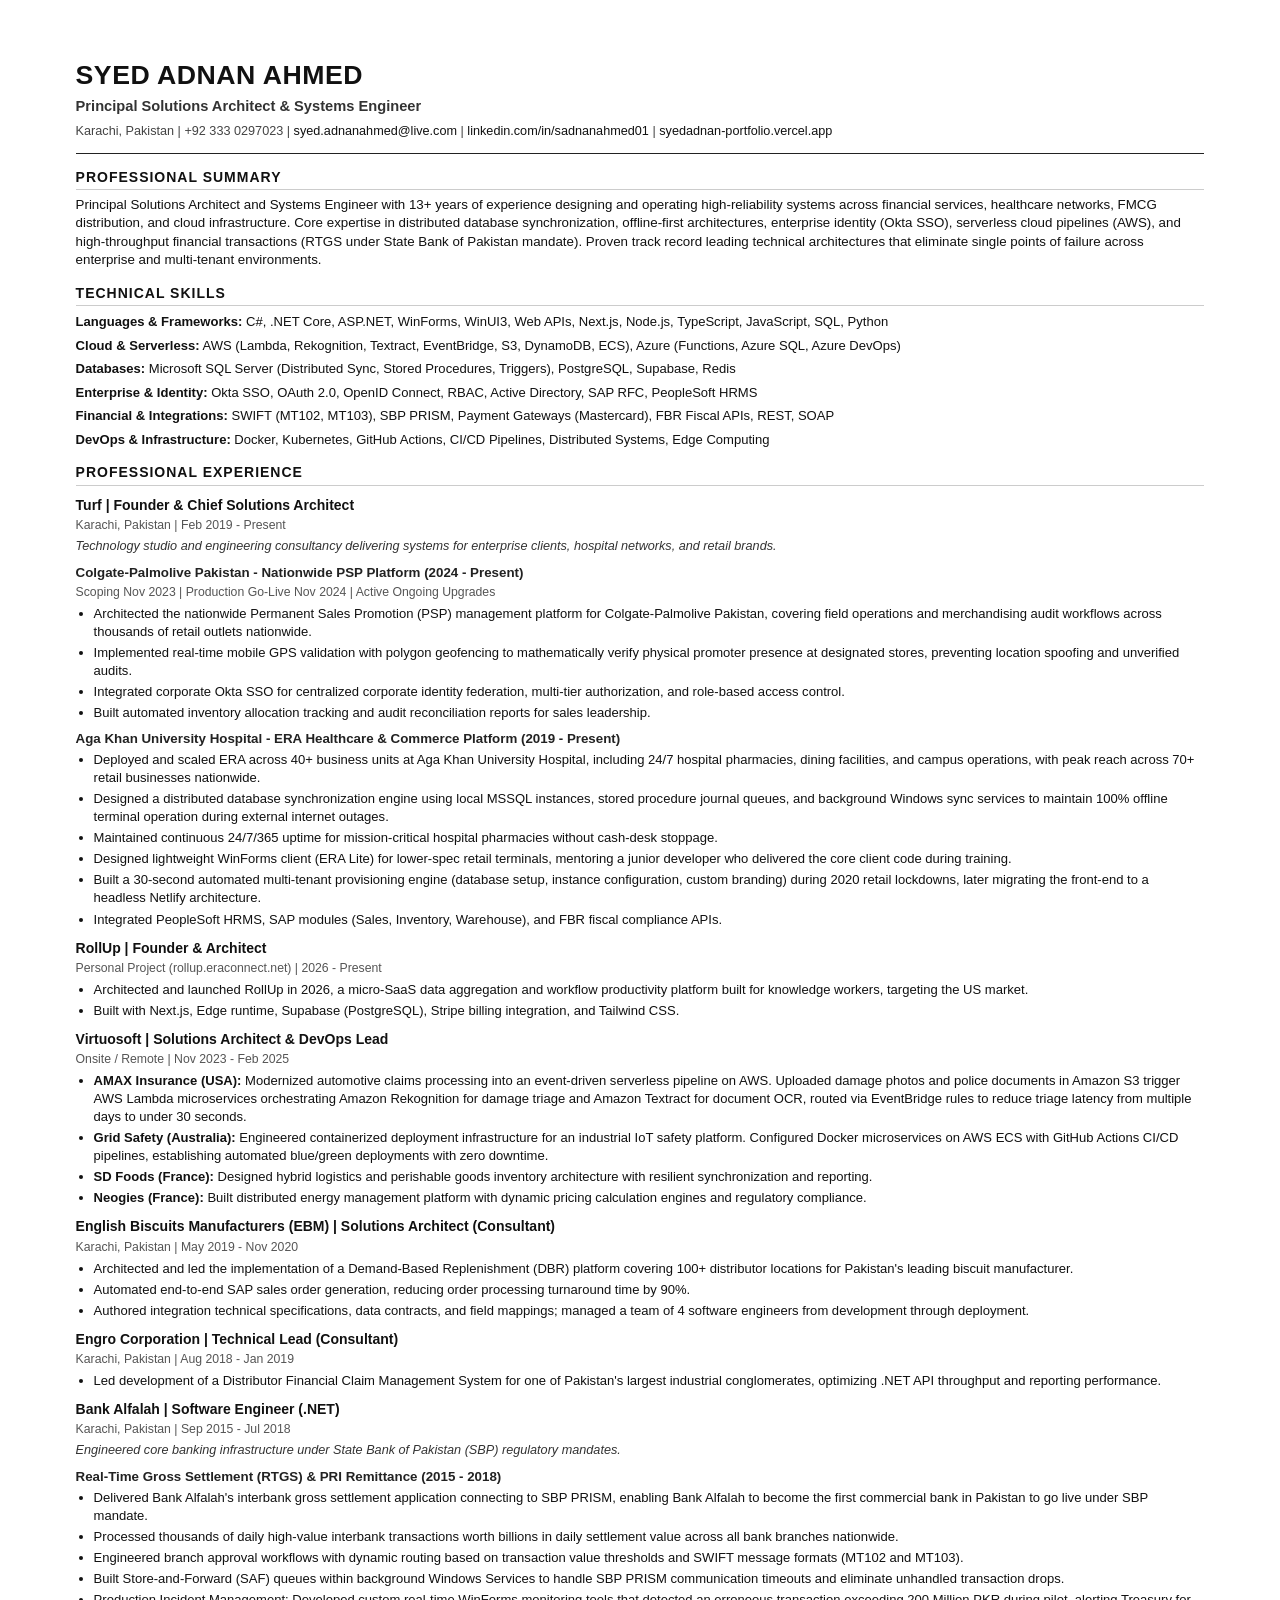
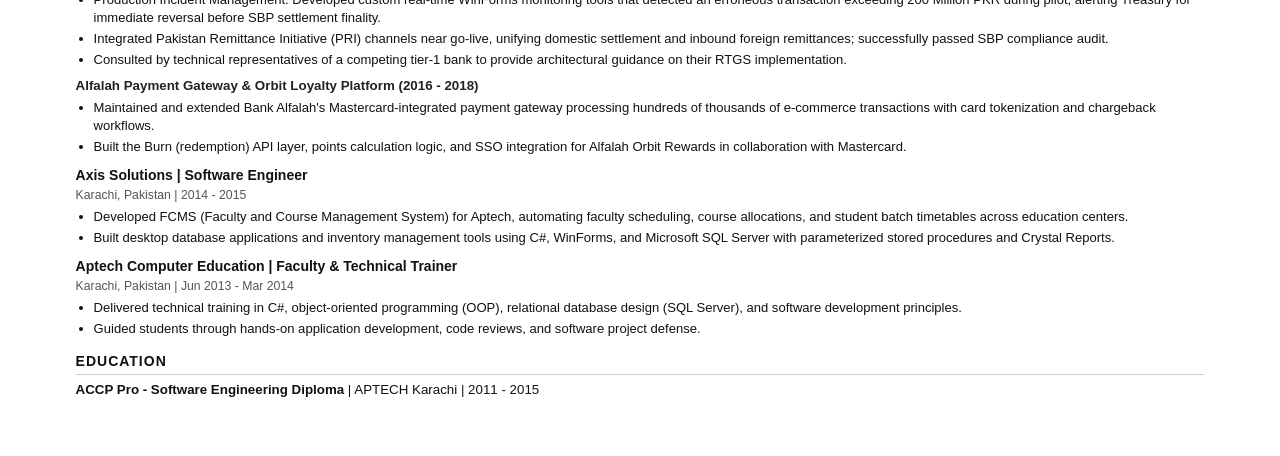
==== commit 3f9b7f93: "ATS-compliant CV overhaul: remove em dashes, separate RollUp as personal project, clean standard for" ====
--- a/cv.html
+++ b/cv.html
@@ -1,111 +1,101 @@
 <!DOCTYPE html>
-<html>
+<html lang="en">
 <head>
 <meta charset="UTF-8">
-<title>Syed Adnan Ahmed — CV</title>
+<title>Syed Adnan Ahmed - CV</title>
 <style>
   body {
-    font-family: Calibri, Arial, sans-serif;
-    font-size: 10.2pt;
-    color: #1a1a1a;
-    margin: 1.8cm 2.2cm;
+    font-family: Arial, Calibri, sans-serif;
+    font-size: 10pt;
+    color: #111111;
+    margin: 1.5cm 2cm;
     line-height: 1.38;
   }
   h1 {
-    font-size: 22pt;
-    font-weight: bold;
-    color: #1a1a1a;
-    margin: 0 0 2px 0;
+    font-size: 20pt;
+    font-weight: bold;
+    color: #111111;
+    margin: 0 0 3px 0;
+    text-transform: uppercase;
     letter-spacing: 0.5px;
   }
   .subtitle {
     font-size: 11pt;
-    color: #444;
-    margin: 0 0 4px 0;
-    font-weight: 600;
+    font-weight: bold;
+    color: #333333;
+    margin: 0 0 5px 0;
   }
   .contact {
     font-size: 9.5pt;
-    color: #555;
+    color: #444444;
     margin: 0 0 12px 0;
-  }
-  .contact a { color: #555; text-decoration: none; }
+    line-height: 1.5;
+  }
+  .contact a {
+    color: #111111;
+    text-decoration: none;
+  }
   hr {
     border: none;
-    border-top: 2px solid #1a1a1a;
-    margin: 6px 0 10px 0;
+    border-top: 1.5px solid #222222;
+    margin: 4px 0 12px 0;
   }
   h2 {
+    font-size: 10.5pt;
+    font-weight: bold;
+    text-transform: uppercase;
+    letter-spacing: 1px;
+    color: #111111;
+    margin: 14px 0 6px 0;
+    border-bottom: 1px solid #cccccc;
+    padding-bottom: 2px;
+  }
+  .job-header {
+    margin: 10px 0 2px 0;
+  }
+  .job-title {
+    font-size: 10.5pt;
+    font-weight: bold;
+    color: #111111;
+  }
+  .job-meta {
+    font-size: 9.2pt;
+    color: #555555;
+    margin-bottom: 4px;
+  }
+  .company-desc {
+    font-size: 9.5pt;
+    color: #333333;
+    margin-bottom: 6px;
+    font-style: italic;
+  }
+  .project-heading {
     font-size: 10pt;
     font-weight: bold;
-    text-transform: uppercase;
-    letter-spacing: 1.2px;
-    color: #1a1a1a;
-    margin: 14px 0 5px 0;
-    border-bottom: 1px solid #ccc;
-    padding-bottom: 2px;
-  }
-  h3 {
-    font-size: 10.5pt;
-    font-weight: bold;
-    margin: 10px 0 1px 0;
-    color: #1a1a1a;
-  }
-  .job-meta {
-    font-size: 9.5pt;
-    color: #555;
-    margin: 0 0 5px 0;
-  }
-  .job-meta span { font-style: italic; }
+    color: #222222;
+    margin: 8px 0 2px 0;
+  }
   ul {
-    margin: 4px 0 6px 0;
+    margin: 3px 0 8px 0;
     padding-left: 18px;
   }
   ul li {
     margin-bottom: 3px;
-    font-size: 10pt;
-  }
-  .sub-role {
-    font-size: 10pt;
-    font-weight: bold;
-    color: #222;
-    margin: 8px 0 3px 0;
-  }
-  .company-lead {
     font-size: 9.8pt;
-    color: #333;
-    font-style: italic;
-    margin-bottom: 6px;
-  }
-  .skills-grid { display: table; width: 100%; }
-  .skills-row { display: table-row; }
-  .skills-label {
-    display: table-cell;
-    font-weight: bold;
+  }
+  p {
+    margin: 3px 0;
+  }
+  .skills-list {
+    margin: 4px 0;
     font-size: 9.8pt;
-    width: 140px;
-    padding: 2px 10px 2px 0;
-    vertical-align: top;
-    color: #1a1a1a;
-  }
-  .skills-value {
-    display: table-cell;
-    font-size: 9.8pt;
-    padding: 2px 0;
-    color: #333;
-    vertical-align: top;
-  }
-  .competencies {
-    columns: 2;
-    column-gap: 20px;
-    font-size: 9.8pt;
-    margin: 0;
-    padding-left: 16px;
-  }
-  .competencies li { margin-bottom: 3px; break-inside: avoid; }
-  p { margin: 4px 0; }
+    line-height: 1.5;
+  }
+  .skills-list strong {
+    color: #111111;
+  }
   @media print {
-    body { margin: 1.2cm 1.5cm; }
+    body { margin: 1cm 1.5cm; }
   }
 </style>
 </head>
@@ -114,154 +104,134 @@
 <h1>SYED ADNAN AHMED</h1>
 <p class="subtitle">Principal Solutions Architect &amp; Systems Engineer</p>
 <p class="contact">
-  Karachi, Pakistan &nbsp;|&nbsp; +92 333 0297023 &nbsp;|&nbsp;
-  <a href="mailto:syed.adnanahmed@live.com">syed.adnanahmed@live.com</a> &nbsp;|&nbsp;
-  <a href="https://linkedin.com/in/sadnanahmed01">linkedin.com/in/sadnanahmed01</a> &nbsp;|&nbsp;
+  Karachi, Pakistan | +92 333 0297023 | 
+  <a href="mailto:syed.adnanahmed@live.com">syed.adnanahmed@live.com</a> | 
+  <a href="https://linkedin.com/in/sadnanahmed01">linkedin.com/in/sadnanahmed01</a> | 
   <a href="https://syedadnan-portfolio.vercel.app">syedadnan-portfolio.vercel.app</a>
 </p>
 <hr>
 
 <h2>Professional Summary</h2>
 <p>
-Principal Solutions Architect and Systems Engineer with <strong>13+ years</strong> architecting and operating mission-critical systems across banking, healthcare, Fortune 500 FMCG, and cloud AI infrastructure. Proven record designing systems that cannot afford to fail &mdash; from central bank real-time gross settlement (RTGS under SBP mandate) moving billions in daily interbank transfers, to 24/7 hospital network pharmacy backbones and event-driven AWS computer vision pipelines. Expertise spanning <strong>distributed database synchronization, offline-first architectures, enterprise SSO federation (Okta), cloud serverless, and SWIFT/payment gateways</strong>. Delivered across 5 countries (Pakistan, USA, Australia, France, UK).
+Principal Solutions Architect and Systems Engineer with 13+ years of experience designing and operating high-reliability systems across financial services, healthcare networks, FMCG distribution, and cloud infrastructure. Core expertise in distributed database synchronization, offline-first architectures, enterprise identity (Okta SSO), serverless cloud pipelines (AWS), and high-throughput financial transactions (RTGS under State Bank of Pakistan mandate). Proven track record leading technical architectures that eliminate single points of failure across enterprise and multi-tenant environments.
 </p>
 
-<h2>Core Competencies</h2>
-<ul class="competencies">
-  <li>Distributed Systems &amp; Offline-First Edge Architectures</li>
-  <li>Financial Rails &mdash; RTGS, SBP PRISM, SWIFT MT102/103, Payment Gateways</li>
-  <li>Enterprise Identity &amp; SSO &mdash; Okta Integration, RBAC, OAuth2</li>
-  <li>Cloud Serverless &amp; AI &mdash; AWS Lambda, Rekognition, Textract, EventBridge</li>
-  <li>High-Reliability C#, .NET Core, WinForms, WinUI3, Web APIs</li>
-  <li>Database Engineering &mdash; MSSQL Distributed Sync, Azure SQL, PostgreSQL</li>
-  <li>Mission-Critical Production Monitoring &amp; L2/L3 Incident Defense</li>
-  <li>Enterprise Integrations &mdash; SAP, PeopleSoft HRMS, Mastercard, FBR</li>
-  <li>DevOps &amp; SRE &mdash; Docker, Kubernetes, AWS ECS, GitHub Actions</li>
-  <li>Technical Leadership, Team Mentorship &amp; System Refactoring</li>
-</ul>
+<h2>Technical Skills</h2>
+<div class="skills-list"><strong>Languages &amp; Frameworks:</strong> C#, .NET Core, ASP.NET, WinForms, WinUI3, Web APIs, Next.js, Node.js, TypeScript, JavaScript, SQL, Python</div>
+<div class="skills-list"><strong>Cloud &amp; Serverless:</strong> AWS (Lambda, Rekognition, Textract, EventBridge, S3, DynamoDB, ECS), Azure (Functions, Azure SQL, Azure DevOps)</div>
+<div class="skills-list"><strong>Databases:</strong> Microsoft SQL Server (Distributed Sync, Stored Procedures, Triggers), PostgreSQL, Supabase, Redis</div>
+<div class="skills-list"><strong>Enterprise &amp; Identity:</strong> Okta SSO, OAuth 2.0, OpenID Connect, RBAC, Active Directory, SAP RFC, PeopleSoft HRMS</div>
+<div class="skills-list"><strong>Financial &amp; Integrations:</strong> SWIFT (MT102, MT103), SBP PRISM, Payment Gateways (Mastercard), FBR Fiscal APIs, REST, SOAP</div>
+<div class="skills-list"><strong>DevOps &amp; Infrastructure:</strong> Docker, Kubernetes, GitHub Actions, CI/CD Pipelines, Distributed Systems, Edge Computing</div>
 
 <h2>Professional Experience</h2>
 
-<h3>Turf &mdash; Founder &amp; Chief Solutions Architect</h3>
-<p class="job-meta">Karachi, Pakistan &nbsp;|&nbsp; <span>February 2019 &ndash; Present</span></p>
-<p class="company-lead">Founded and lead Turf, an enterprise solutions and product development studio delivering mission-critical platforms for Fortune 500 multinationals, healthcare institutions, and proprietary SaaS ventures.</p>
-
-<p class="sub-role">&#9656; Colgate-Palmolive &mdash; Nationwide PSP Field Platform (2024 &ndash; Present)</p>
-<p class="job-meta" style="margin-left: 10px;"><span>First scoping Nov 2023 &bull; Production Go-Live Nov 2024 &bull; Active Ongoing Upgrades</span></p>
-<ul>
-  <li>Architected the nationwide <strong>Permanent Sales Promotion (PSP)</strong> field visibility and operations platform for Colgate-Palmolive Pakistan, governing merchandising campaigns and promoter allocations across thousands of retail outlets nationwide.</li>
-  <li>Designed mobile field capture with <strong>strict polygon geofencing</strong> to mathematically verify physical promoter presence at assigned store coordinates, eliminating attendance spoofing and ghost audits.</li>
-  <li>Integrated corporate <strong>Okta SSO</strong> for enterprise identity federation, multi-tier authorization, and centralized user lifecycle management compliant with corporate governance.</li>
-  <li>Built automated campaign inventory reconciliation and audit analytics workflows, slashing promotional audit lead times.</li>
-</ul>
-
-<p class="sub-role">&#9656; Aga Khan University Hospital &mdash; ERA Distributed Healthcare &amp; Commerce (2019 &ndash; Present)</p>
-<ul>
-  <li><strong>Healthcare Infrastructure:</strong> Flagship enterprise deployment across <strong>40+ business locations</strong> at Aga Khan University Hospital (AKU), powering 24/7 hospital pharmacies, dining facilities, subsidized employee stores, and campus retail with zero cash-desk downtime. Peak reach: 70+ businesses nationwide.</li>
-  <li><strong>Distributed Database Synchronization:</strong> Overcame emerging-market network instability ("Lie-Fi") by engineering a bi-directional database sync engine using local edge MSSQL instances, stored procedure journal queues, and background Windows daemons &mdash; guaranteeing 100% cash-desk availability during telecommunications blackouts.</li>
-  <li><strong>Team Mentorship ("ERA Lite"):</strong> Architected lightweight WinForms terminal client ("ERA Lite") and mentored high-school apprentice (Syed Shahriyar Ali), who delivered the core client code during training &mdash; establishing a dependable revenue stream.</li>
-  <li><strong>Automated Tenant Engine (COVID Pivot):</strong> Engineered a 30-second multi-tenant automated provisioning engine (DB creation, instance setup, custom layout orchestration) responding to lockdown ecommerce shifts; later evolved front-end to a headless Netlify architecture.</li>
-  <li>Integrated <strong>PeopleSoft HRMS &amp; Payroll</strong>, <strong>SAP modules</strong> (Inventory, Sales, Warehouse), and FBR fiscal regulatory compliance APIs.</li>
-</ul>
-
-<p class="sub-role">&#9656; RollUp &mdash; Modern Micro-SaaS (<a href="https://rollup.eraconnect.net">rollup.eraconnect.net</a>) (2026 &ndash; Present)</p>
-<ul>
-  <li>Architected and launched <strong>RollUp</strong> in <strong>2026</strong> &mdash; a high-performance productivity and data aggregation Micro-SaaS built for modern knowledge teams, tapping directly into the US market.</li>
-  <li>Built on Next.js, Edge computing, Supabase (PostgreSQL), Stripe subscription billing, and Tailwind CSS.</li>
-</ul>
-
-<h3>Virtuosoft &mdash; Solutions Architect &amp; DevOps Lead</h3>
-<p class="job-meta">Onsite / Remote &nbsp;|&nbsp; <span>November 2023 &ndash; February 2025</span></p>
-<p>Delivered cloud-native solutions, AI modernization, and DevOps infrastructure for global clients across USA, Australia, and France.</p>
-<ul>
-  <li><strong>AMAX Insurance (USA) &mdash; AI Serverless Claims Modernization:</strong> Architected an event-driven serverless claims triage pipeline on AWS. Image and document uploads to Amazon S3 trigger AWS Lambda microservices orchestrating <strong>Amazon Rekognition</strong> for vehicular damage detection and <strong>Amazon Textract</strong> for police report OCR, routed via <strong>EventBridge</strong> &mdash; reducing claim triage times from multiple days to under 30 seconds.</li>
-  <li><strong>Grid Safety (Australia) &mdash; DevOps &amp; Cloud Automation:</strong> Spearheaded container orchestration and CI/CD engineering for an industrial safety IoT platform. Deployed Docker microservices onto AWS ECS with GitHub Actions, achieving 100% automated blue/green deployments with zero downtime.</li>
+<div class="job-header">
+  <span class="job-title">Turf | Founder &amp; Chief Solutions Architect</span>
+</div>
+<div class="job-meta">Karachi, Pakistan | Feb 2019 - Present</div>
+<p class="company-desc">Technology studio and engineering consultancy delivering systems for enterprise clients, hospital networks, and retail brands.</p>
+
+<p class="project-heading">Colgate-Palmolive Pakistan - Nationwide PSP Platform (2024 - Present)</p>
+<div class="job-meta">Scoping Nov 2023 | Production Go-Live Nov 2024 | Active Ongoing Upgrades</div>
+<ul>
+  <li>Architected the nationwide Permanent Sales Promotion (PSP) management platform for Colgate-Palmolive Pakistan, covering field operations and merchandising audit workflows across thousands of retail outlets nationwide.</li>
+  <li>Implemented real-time mobile GPS validation with polygon geofencing to mathematically verify physical promoter presence at designated stores, preventing location spoofing and unverified audits.</li>
+  <li>Integrated corporate Okta SSO for centralized corporate identity federation, multi-tier authorization, and role-based access control.</li>
+  <li>Built automated inventory allocation tracking and audit reconciliation reports for sales leadership.</li>
+</ul>
+
+<p class="project-heading">Aga Khan University Hospital - ERA Healthcare &amp; Commerce Platform (2019 - Present)</p>
+<ul>
+  <li>Deployed and scaled ERA across 40+ business units at Aga Khan University Hospital, including 24/7 hospital pharmacies, dining facilities, and campus operations, with peak reach across 70+ retail businesses nationwide.</li>
+  <li>Designed a distributed database synchronization engine using local MSSQL instances, stored procedure journal queues, and background Windows sync services to maintain 100% offline terminal operation during external internet outages.</li>
+  <li>Maintained continuous 24/7/365 uptime for mission-critical hospital pharmacies without cash-desk stoppage.</li>
+  <li>Designed lightweight WinForms client (ERA Lite) for lower-spec retail terminals, mentoring a junior developer who delivered the core client code during training.</li>
+  <li>Built a 30-second automated multi-tenant provisioning engine (database setup, instance configuration, custom branding) during 2020 retail lockdowns, later migrating the front-end to a headless Netlify architecture.</li>
+  <li>Integrated PeopleSoft HRMS, SAP modules (Sales, Inventory, Warehouse), and FBR fiscal compliance APIs.</li>
+</ul>
+
+<div class="job-header">
+  <span class="job-title">RollUp | Founder &amp; Architect</span>
+</div>
+<div class="job-meta">Personal Project (rollup.eraconnect.net) | 2026 - Present</div>
+<ul>
+  <li>Architected and launched RollUp in 2026, a micro-SaaS data aggregation and workflow productivity platform built for knowledge workers, targeting the US market.</li>
+  <li>Built with Next.js, Edge runtime, Supabase (PostgreSQL), Stripe billing integration, and Tailwind CSS.</li>
+</ul>
+
+<div class="job-header">
+  <span class="job-title">Virtuosoft | Solutions Architect &amp; DevOps Lead</span>
+</div>
+<div class="job-meta">Onsite / Remote | Nov 2023 - Feb 2025</div>
+<ul>
+  <li><strong>AMAX Insurance (USA):</strong> Modernized automotive claims processing into an event-driven serverless pipeline on AWS. Uploaded damage photos and police documents in Amazon S3 trigger AWS Lambda microservices orchestrating Amazon Rekognition for damage triage and Amazon Textract for document OCR, routed via EventBridge rules to reduce triage latency from multiple days to under 30 seconds.</li>
+  <li><strong>Grid Safety (Australia):</strong> Engineered containerized deployment infrastructure for an industrial IoT safety platform. Configured Docker microservices on AWS ECS with GitHub Actions CI/CD pipelines, establishing automated blue/green deployments with zero downtime.</li>
   <li><strong>SD Foods (France):</strong> Designed hybrid logistics and perishable goods inventory architecture with resilient synchronization and reporting.</li>
-  <li><strong>Neogies (France):</strong> Built distributed energy management platform with dynamic pricing calculation engines and compliance telemetry.</li>
-</ul>
-
-<h3>English Biscuits Manufacturers (EBM) &mdash; Solutions Architect (Consultant)</h3>
-<p class="job-meta">Karachi, Pakistan &nbsp;|&nbsp; <span>May 2019 &ndash; November 2020</span></p>
-<ul>
-  <li>Architected and delivered a <strong>Demand-Based Replenishment (DBR)</strong> platform covering <strong>100+ distributor locations</strong> for Pakistan's leading FMCG manufacturer.</li>
-  <li>Automated SAP sales order generation end-to-end, reducing order processing latency by <strong>90%</strong>.</li>
-  <li>Defined integration blueprints, API contracts, field mappings, and led a 4-developer engineering team from kickoff through go-live.</li>
-</ul>
-
-<h3>Engro Corporation &mdash; Technical Lead (Consultant)</h3>
-<p class="job-meta">Karachi, Pakistan &nbsp;|&nbsp; <span>August 2018 &ndash; January 2019</span></p>
-<ul>
-  <li>Led development of a Distributor Financial Claim Management System for Pakistan's premier industrial conglomerate, optimizing .NET API throughput and reporting performance.</li>
-</ul>
-
-<h3>Bank Alfalah &mdash; Software Engineer, .NET Applications</h3>
-<p class="job-meta">Karachi, Pakistan &nbsp;|&nbsp; <span>September 2015 &ndash; July 2018</span></p>
-<p>Engineered core banking infrastructure under State Bank of Pakistan regulatory compliance &mdash; focusing on high-value interbank settlement, payment gateways, and digital loyalty platforms.</p>
-
-<p class="sub-role">&#9656; RTGS &mdash; Real-Time Gross Settlement &amp; PRI Remittance (2015&ndash;2018)</p>
-<ul>
-  <li>Delivered the bank's interbank gross settlement backbone connecting to SBP PRISM &mdash; Bank Alfalah was the <strong>first bank in Pakistan to go live</strong> under SBP mandate, processing billions in daily settlement across all branches nationwide.</li>
-  <li>Engineered multi-tier approval workflow with <strong>dynamic threshold-based routing</strong> by transaction amount and SWIFT message type (MT102/MT103).</li>
-  <li>Implemented <strong>Store-and-Forward (SAF) queue</strong> within background Windows Services to eliminate silent packet loss during SBP PRISM communication timeouts.</li>
-  <li><strong>Crucible Event:</strong> Developed custom WinForms production monitoring utilities that detected an anomalous transaction exceeding <strong>₨200,000,000 (200 Million PKR)</strong> during live pilot &mdash; immediately alerted Treasury, reversing it before permanent SBP settlement.</li>
-  <li>Absorbed scope addition near go-live for <strong>PRI (Pakistan Remittance Initiative)</strong>, creating a unified domestic and international remittance engine; passed strict SBP compliance audit cleanly.</li>
-  <li>Directly consulted by technical leadership of a competing top-tier bank to advise on their stalled RTGS implementation.</li>
-</ul>
-
-<p class="sub-role">&#9656; Alfalah Payment Gateway &amp; Orbit Loyalty Platform (2016&ndash;2018)</p>
-<ul>
-  <li>Built and maintained <strong>Mastercard-integrated payment gateway</strong> processing hundreds of thousands of transactions with tokenization, authorization routing, and chargeback protection.</li>
-  <li>Greenfield development of <strong>Alfalah Orbit Rewards</strong> in partnership with Mastercard &mdash; engineered the Burn (redemption) API layer, SSO integration, and points ledger engine.</li>
-</ul>
-
-<h3>Axis Solutions &mdash; Software Engineer</h3>
-<p class="job-meta">Karachi, Pakistan &nbsp;|&nbsp; <span>2014 &ndash; 2015</span></p>
-<ul>
-  <li>Built <strong>FCMS (Faculty and Course Management System)</strong> for Aptech &mdash; automated faculty workload balancing, course allocation rules, and student batch scheduling across campus centers.</li>
-  <li>Developed custom desktop database applications and inventory management tools using C#, WinForms, and MSSQL Server with parameterized stored procedures and Crystal Reports.</li>
-</ul>
-
-<h3>Aptech Computer Education &mdash; Faculty &amp; Technical Trainer</h3>
-<p class="job-meta">Karachi, Pakistan &nbsp;|&nbsp; <span>June 2013 &ndash; March 2014</span></p>
-<ul>
-  <li>Delivered structured technical training in C#, object-oriented programming (OOP), relational database design (SQL Server), and software engineering foundations.</li>
-  <li>Mentored students through practical application development, code reviews, and software project defense.</li>
-</ul>
-
-<h2>Education &amp; Foundation</h2>
-<p><strong>ACCP Pro &mdash; Software Engineering Diploma</strong> &nbsp;|&nbsp; APTECH Karachi &nbsp;|&nbsp; 2011&ndash;2015</p>
-
-<h2>Technical Skills &amp; Ecosystem</h2>
-<div class="skills-grid">
-  <div class="skills-row">
-    <div class="skills-label">Languages</div>
-    <div class="skills-value">C#, TypeScript, JavaScript, SQL, Python, C++</div>
-  </div>
-  <div class="skills-row">
-    <div class="skills-label">Frameworks &amp; Runtimes</div>
-    <div class="skills-value">.NET Core, ASP.NET, WinForms, WinUI3, Next.js, Node.js, Windows Services, REST/SOAP APIs</div>
-  </div>
-  <div class="skills-row">
-    <div class="skills-label">Cloud &amp; Serverless</div>
-    <div class="skills-value">AWS (Lambda, Rekognition, Textract, EventBridge, DynamoDB, S3, ECS), Azure (Functions, Managed SQL, DevOps)</div>
-  </div>
-  <div class="skills-row">
-    <div class="skills-label">Databases &amp; Storage</div>
-    <div class="skills-value">MSSQL (Distributed Sync, Triggers, Stored Procedures), Azure SQL, PostgreSQL, Supabase, Redis</div>
-  </div>
-  <div class="skills-row">
-    <div class="skills-label">Identity &amp; Security</div>
-    <div class="skills-value">Okta SSO, OAuth2, OpenID Connect, Role-Based Access Control (RBAC), Active Directory</div>
-  </div>
-  <div class="skills-row">
-    <div class="skills-label">Enterprise Protocols</div>
-    <div class="skills-value">SWIFT (MT102, MT103), SBP PRISM, SAP RFC, PeopleSoft, Mastercard Gateway, FBR/FBRIMS</div>
-  </div>
-  <div class="skills-row">
-    <div class="skills-label">DevOps &amp; Tooling</div>
-    <div class="skills-value">Docker, Kubernetes, GitHub Actions, Azure DevOps, Terraform, Edge Compute, LLM Tooling</div>
-  </div>
-</div>
+  <li><strong>Neogies (France):</strong> Built distributed energy management platform with dynamic pricing calculation engines and regulatory compliance.</li>
+</ul>
+
+<div class="job-header">
+  <span class="job-title">English Biscuits Manufacturers (EBM) | Solutions Architect (Consultant)</span>
+</div>
+<div class="job-meta">Karachi, Pakistan | May 2019 - Nov 2020</div>
+<ul>
+  <li>Architected and led the implementation of a Demand-Based Replenishment (DBR) platform covering 100+ distributor locations for Pakistan's leading biscuit manufacturer.</li>
+  <li>Automated end-to-end SAP sales order generation, reducing order processing turnaround time by 90%.</li>
+  <li>Authored integration technical specifications, data contracts, and field mappings; managed a team of 4 software engineers from development through deployment.</li>
+</ul>
+
+<div class="job-header">
+  <span class="job-title">Engro Corporation | Technical Lead (Consultant)</span>
+</div>
+<div class="job-meta">Karachi, Pakistan | Aug 2018 - Jan 2019</div>
+<ul>
+  <li>Led development of a Distributor Financial Claim Management System for one of Pakistan's largest industrial conglomerates, optimizing .NET API throughput and reporting performance.</li>
+</ul>
+
+<div class="job-header">
+  <span class="job-title">Bank Alfalah | Software Engineer (.NET)</span>
+</div>
+<div class="job-meta">Karachi, Pakistan | Sep 2015 - Jul 2018</div>
+<p class="company-desc">Engineered core banking infrastructure under State Bank of Pakistan (SBP) regulatory mandates.</p>
+
+<p class="project-heading">Real-Time Gross Settlement (RTGS) &amp; PRI Remittance (2015 - 2018)</p>
+<ul>
+  <li>Delivered Bank Alfalah's interbank gross settlement application connecting to SBP PRISM, enabling Bank Alfalah to become the first commercial bank in Pakistan to go live under SBP mandate.</li>
+  <li>Processed thousands of daily high-value interbank transactions worth billions in daily settlement value across all bank branches nationwide.</li>
+  <li>Engineered branch approval workflows with dynamic routing based on transaction value thresholds and SWIFT message formats (MT102 and MT103).</li>
+  <li>Built Store-and-Forward (SAF) queues within background Windows Services to handle SBP PRISM communication timeouts and eliminate unhandled transaction drops.</li>
+  <li>Production Incident Management: Developed custom real-time WinForms monitoring tools that detected an erroneous transaction exceeding 200 Million PKR during pilot, alerting Treasury for immediate reversal before SBP settlement finality.</li>
+  <li>Integrated Pakistan Remittance Initiative (PRI) channels near go-live, unifying domestic settlement and inbound foreign remittances; successfully passed SBP compliance audit.</li>
+  <li>Consulted by technical representatives of a competing tier-1 bank to provide architectural guidance on their RTGS implementation.</li>
+</ul>
+
+<p class="project-heading">Alfalah Payment Gateway &amp; Orbit Loyalty Platform (2016 - 2018)</p>
+<ul>
+  <li>Maintained and extended Bank Alfalah's Mastercard-integrated payment gateway processing hundreds of thousands of e-commerce transactions with card tokenization and chargeback workflows.</li>
+  <li>Built the Burn (redemption) API layer, points calculation logic, and SSO integration for Alfalah Orbit Rewards in collaboration with Mastercard.</li>
+</ul>
+
+<div class="job-header">
+  <span class="job-title">Axis Solutions | Software Engineer</span>
+</div>
+<div class="job-meta">Karachi, Pakistan | 2014 - 2015</div>
+<ul>
+  <li>Developed FCMS (Faculty and Course Management System) for Aptech, automating faculty scheduling, course allocations, and student batch timetables across education centers.</li>
+  <li>Built desktop database applications and inventory management tools using C#, WinForms, and Microsoft SQL Server with parameterized stored procedures and Crystal Reports.</li>
+</ul>
+
+<div class="job-header">
+  <span class="job-title">Aptech Computer Education | Faculty &amp; Technical Trainer</span>
+</div>
+<div class="job-meta">Karachi, Pakistan | Jun 2013 - Mar 2014</div>
+<ul>
+  <li>Delivered technical training in C#, object-oriented programming (OOP), relational database design (SQL Server), and software development principles.</li>
+  <li>Guided students through hands-on application development, code reviews, and software project defense.</li>
+</ul>
+
+<h2>Education</h2>
+<p><strong>ACCP Pro - Software Engineering Diploma</strong> | APTECH Karachi | 2011 - 2015</p>
 
 </body>
-</html>
+</html>
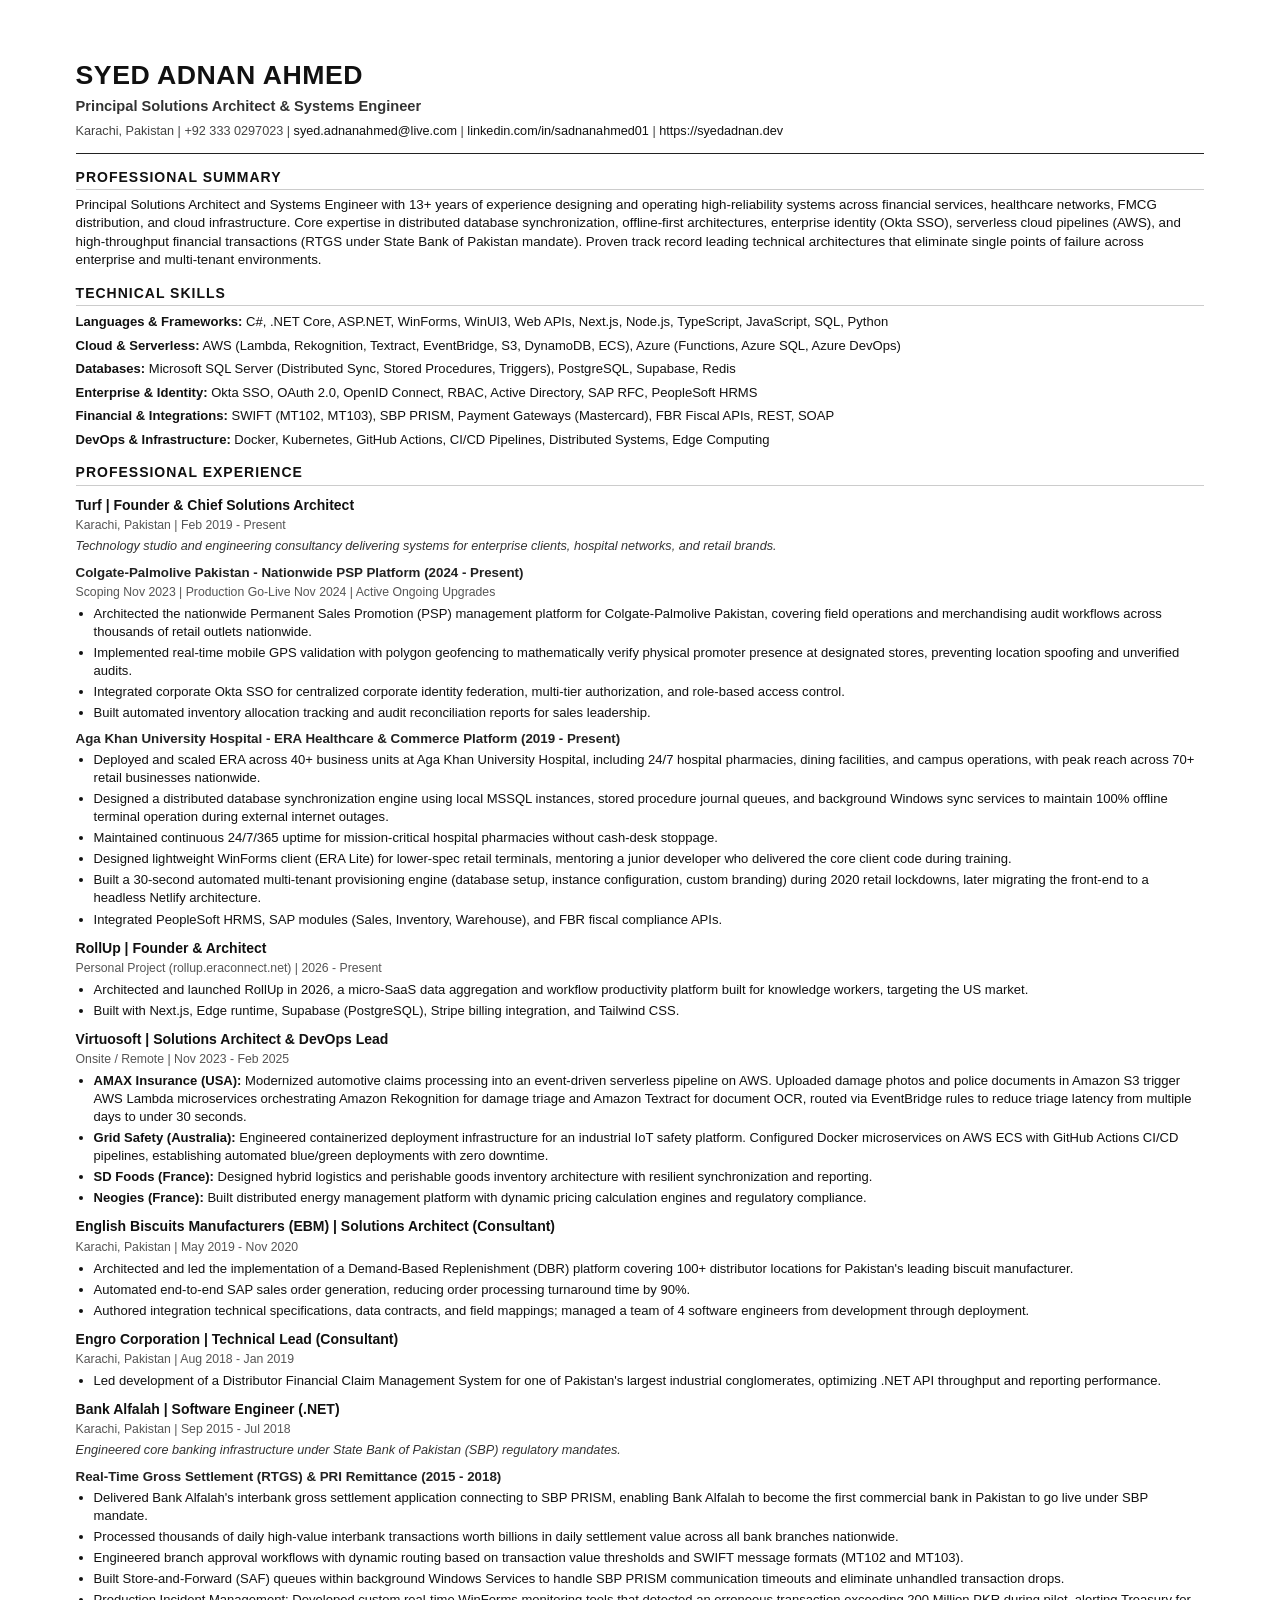
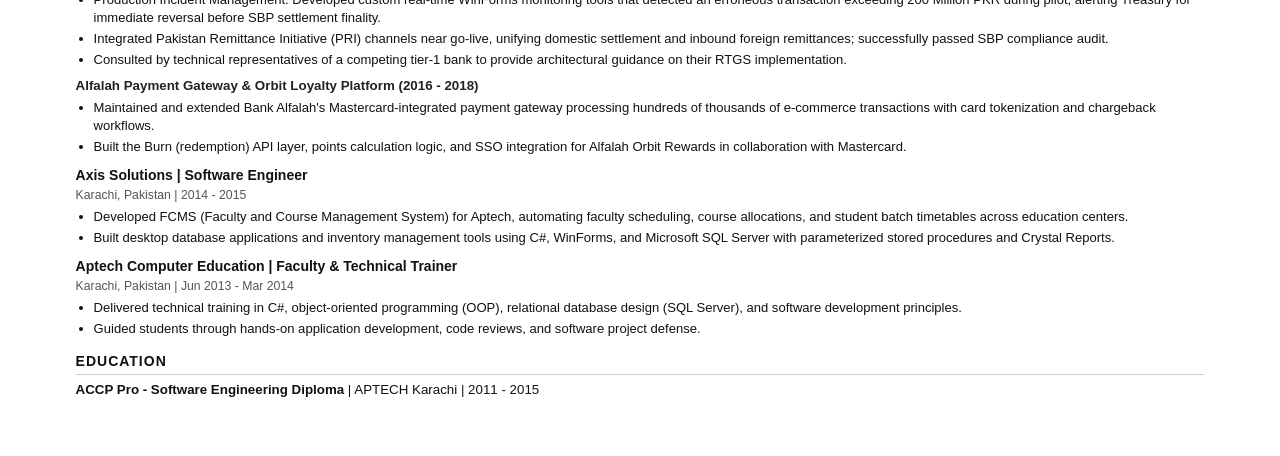
==== commit 270e3547: "favicon" ====
--- a/cv.html
+++ b/cv.html
@@ -1,237 +1,305 @@
 <!DOCTYPE html>
 <html lang="en">
+
 <head>
-<meta charset="UTF-8">
-<title>Syed Adnan Ahmed - CV</title>
-<style>
-  body {
-    font-family: Arial, Calibri, sans-serif;
-    font-size: 10pt;
-    color: #111111;
-    margin: 1.5cm 2cm;
-    line-height: 1.38;
-  }
-  h1 {
-    font-size: 20pt;
-    font-weight: bold;
-    color: #111111;
-    margin: 0 0 3px 0;
-    text-transform: uppercase;
-    letter-spacing: 0.5px;
-  }
-  .subtitle {
-    font-size: 11pt;
-    font-weight: bold;
-    color: #333333;
-    margin: 0 0 5px 0;
-  }
-  .contact {
-    font-size: 9.5pt;
-    color: #444444;
-    margin: 0 0 12px 0;
-    line-height: 1.5;
-  }
-  .contact a {
-    color: #111111;
-    text-decoration: none;
-  }
-  hr {
-    border: none;
-    border-top: 1.5px solid #222222;
-    margin: 4px 0 12px 0;
-  }
-  h2 {
-    font-size: 10.5pt;
-    font-weight: bold;
-    text-transform: uppercase;
-    letter-spacing: 1px;
-    color: #111111;
-    margin: 14px 0 6px 0;
-    border-bottom: 1px solid #cccccc;
-    padding-bottom: 2px;
-  }
-  .job-header {
-    margin: 10px 0 2px 0;
-  }
-  .job-title {
-    font-size: 10.5pt;
-    font-weight: bold;
-    color: #111111;
-  }
-  .job-meta {
-    font-size: 9.2pt;
-    color: #555555;
-    margin-bottom: 4px;
-  }
-  .company-desc {
-    font-size: 9.5pt;
-    color: #333333;
-    margin-bottom: 6px;
-    font-style: italic;
-  }
-  .project-heading {
-    font-size: 10pt;
-    font-weight: bold;
-    color: #222222;
-    margin: 8px 0 2px 0;
-  }
-  ul {
-    margin: 3px 0 8px 0;
-    padding-left: 18px;
-  }
-  ul li {
-    margin-bottom: 3px;
-    font-size: 9.8pt;
-  }
-  p {
-    margin: 3px 0;
-  }
-  .skills-list {
-    margin: 4px 0;
-    font-size: 9.8pt;
-    line-height: 1.5;
-  }
-  .skills-list strong {
-    color: #111111;
-  }
-  @media print {
-    body { margin: 1cm 1.5cm; }
-  }
-</style>
+  <meta charset="UTF-8">
+  <title>Syed Adnan Ahmed - CV</title>
+  <style>
+    body {
+      font-family: Arial, Calibri, sans-serif;
+      font-size: 10pt;
+      color: #111111;
+      margin: 1.5cm 2cm;
+      line-height: 1.38;
+    }
+
+    h1 {
+      font-size: 20pt;
+      font-weight: bold;
+      color: #111111;
+      margin: 0 0 3px 0;
+      text-transform: uppercase;
+      letter-spacing: 0.5px;
+    }
+
+    .subtitle {
+      font-size: 11pt;
+      font-weight: bold;
+      color: #333333;
+      margin: 0 0 5px 0;
+    }
+
+    .contact {
+      font-size: 9.5pt;
+      color: #444444;
+      margin: 0 0 12px 0;
+      line-height: 1.5;
+    }
+
+    .contact a {
+      color: #111111;
+      text-decoration: none;
+    }
+
+    hr {
+      border: none;
+      border-top: 1.5px solid #222222;
+      margin: 4px 0 12px 0;
+    }
+
+    h2 {
+      font-size: 10.5pt;
+      font-weight: bold;
+      text-transform: uppercase;
+      letter-spacing: 1px;
+      color: #111111;
+      margin: 14px 0 6px 0;
+      border-bottom: 1px solid #cccccc;
+      padding-bottom: 2px;
+    }
+
+    .job-header {
+      margin: 10px 0 2px 0;
+    }
+
+    .job-title {
+      font-size: 10.5pt;
+      font-weight: bold;
+      color: #111111;
+    }
+
+    .job-meta {
+      font-size: 9.2pt;
+      color: #555555;
+      margin-bottom: 4px;
+    }
+
+    .company-desc {
+      font-size: 9.5pt;
+      color: #333333;
+      margin-bottom: 6px;
+      font-style: italic;
+    }
+
+    .project-heading {
+      font-size: 10pt;
+      font-weight: bold;
+      color: #222222;
+      margin: 8px 0 2px 0;
+    }
+
+    ul {
+      margin: 3px 0 8px 0;
+      padding-left: 18px;
+    }
+
+    ul li {
+      margin-bottom: 3px;
+      font-size: 9.8pt;
+    }
+
+    p {
+      margin: 3px 0;
+    }
+
+    .skills-list {
+      margin: 4px 0;
+      font-size: 9.8pt;
+      line-height: 1.5;
+    }
+
+    .skills-list strong {
+      color: #111111;
+    }
+
+    @media print {
+      body {
+        margin: 1cm 1.5cm;
+      }
+    }
+  </style>
 </head>
+
 <body>
 
-<h1>SYED ADNAN AHMED</h1>
-<p class="subtitle">Principal Solutions Architect &amp; Systems Engineer</p>
-<p class="contact">
-  Karachi, Pakistan | +92 333 0297023 | 
-  <a href="mailto:syed.adnanahmed@live.com">syed.adnanahmed@live.com</a> | 
-  <a href="https://linkedin.com/in/sadnanahmed01">linkedin.com/in/sadnanahmed01</a> | 
-  <a href="https://syedadnan-portfolio.vercel.app">syedadnan-portfolio.vercel.app</a>
-</p>
-<hr>
-
-<h2>Professional Summary</h2>
-<p>
-Principal Solutions Architect and Systems Engineer with 13+ years of experience designing and operating high-reliability systems across financial services, healthcare networks, FMCG distribution, and cloud infrastructure. Core expertise in distributed database synchronization, offline-first architectures, enterprise identity (Okta SSO), serverless cloud pipelines (AWS), and high-throughput financial transactions (RTGS under State Bank of Pakistan mandate). Proven track record leading technical architectures that eliminate single points of failure across enterprise and multi-tenant environments.
-</p>
-
-<h2>Technical Skills</h2>
-<div class="skills-list"><strong>Languages &amp; Frameworks:</strong> C#, .NET Core, ASP.NET, WinForms, WinUI3, Web APIs, Next.js, Node.js, TypeScript, JavaScript, SQL, Python</div>
-<div class="skills-list"><strong>Cloud &amp; Serverless:</strong> AWS (Lambda, Rekognition, Textract, EventBridge, S3, DynamoDB, ECS), Azure (Functions, Azure SQL, Azure DevOps)</div>
-<div class="skills-list"><strong>Databases:</strong> Microsoft SQL Server (Distributed Sync, Stored Procedures, Triggers), PostgreSQL, Supabase, Redis</div>
-<div class="skills-list"><strong>Enterprise &amp; Identity:</strong> Okta SSO, OAuth 2.0, OpenID Connect, RBAC, Active Directory, SAP RFC, PeopleSoft HRMS</div>
-<div class="skills-list"><strong>Financial &amp; Integrations:</strong> SWIFT (MT102, MT103), SBP PRISM, Payment Gateways (Mastercard), FBR Fiscal APIs, REST, SOAP</div>
-<div class="skills-list"><strong>DevOps &amp; Infrastructure:</strong> Docker, Kubernetes, GitHub Actions, CI/CD Pipelines, Distributed Systems, Edge Computing</div>
-
-<h2>Professional Experience</h2>
-
-<div class="job-header">
-  <span class="job-title">Turf | Founder &amp; Chief Solutions Architect</span>
-</div>
-<div class="job-meta">Karachi, Pakistan | Feb 2019 - Present</div>
-<p class="company-desc">Technology studio and engineering consultancy delivering systems for enterprise clients, hospital networks, and retail brands.</p>
-
-<p class="project-heading">Colgate-Palmolive Pakistan - Nationwide PSP Platform (2024 - Present)</p>
-<div class="job-meta">Scoping Nov 2023 | Production Go-Live Nov 2024 | Active Ongoing Upgrades</div>
-<ul>
-  <li>Architected the nationwide Permanent Sales Promotion (PSP) management platform for Colgate-Palmolive Pakistan, covering field operations and merchandising audit workflows across thousands of retail outlets nationwide.</li>
-  <li>Implemented real-time mobile GPS validation with polygon geofencing to mathematically verify physical promoter presence at designated stores, preventing location spoofing and unverified audits.</li>
-  <li>Integrated corporate Okta SSO for centralized corporate identity federation, multi-tier authorization, and role-based access control.</li>
-  <li>Built automated inventory allocation tracking and audit reconciliation reports for sales leadership.</li>
-</ul>
-
-<p class="project-heading">Aga Khan University Hospital - ERA Healthcare &amp; Commerce Platform (2019 - Present)</p>
-<ul>
-  <li>Deployed and scaled ERA across 40+ business units at Aga Khan University Hospital, including 24/7 hospital pharmacies, dining facilities, and campus operations, with peak reach across 70+ retail businesses nationwide.</li>
-  <li>Designed a distributed database synchronization engine using local MSSQL instances, stored procedure journal queues, and background Windows sync services to maintain 100% offline terminal operation during external internet outages.</li>
-  <li>Maintained continuous 24/7/365 uptime for mission-critical hospital pharmacies without cash-desk stoppage.</li>
-  <li>Designed lightweight WinForms client (ERA Lite) for lower-spec retail terminals, mentoring a junior developer who delivered the core client code during training.</li>
-  <li>Built a 30-second automated multi-tenant provisioning engine (database setup, instance configuration, custom branding) during 2020 retail lockdowns, later migrating the front-end to a headless Netlify architecture.</li>
-  <li>Integrated PeopleSoft HRMS, SAP modules (Sales, Inventory, Warehouse), and FBR fiscal compliance APIs.</li>
-</ul>
-
-<div class="job-header">
-  <span class="job-title">RollUp | Founder &amp; Architect</span>
-</div>
-<div class="job-meta">Personal Project (rollup.eraconnect.net) | 2026 - Present</div>
-<ul>
-  <li>Architected and launched RollUp in 2026, a micro-SaaS data aggregation and workflow productivity platform built for knowledge workers, targeting the US market.</li>
-  <li>Built with Next.js, Edge runtime, Supabase (PostgreSQL), Stripe billing integration, and Tailwind CSS.</li>
-</ul>
-
-<div class="job-header">
-  <span class="job-title">Virtuosoft | Solutions Architect &amp; DevOps Lead</span>
-</div>
-<div class="job-meta">Onsite / Remote | Nov 2023 - Feb 2025</div>
-<ul>
-  <li><strong>AMAX Insurance (USA):</strong> Modernized automotive claims processing into an event-driven serverless pipeline on AWS. Uploaded damage photos and police documents in Amazon S3 trigger AWS Lambda microservices orchestrating Amazon Rekognition for damage triage and Amazon Textract for document OCR, routed via EventBridge rules to reduce triage latency from multiple days to under 30 seconds.</li>
-  <li><strong>Grid Safety (Australia):</strong> Engineered containerized deployment infrastructure for an industrial IoT safety platform. Configured Docker microservices on AWS ECS with GitHub Actions CI/CD pipelines, establishing automated blue/green deployments with zero downtime.</li>
-  <li><strong>SD Foods (France):</strong> Designed hybrid logistics and perishable goods inventory architecture with resilient synchronization and reporting.</li>
-  <li><strong>Neogies (France):</strong> Built distributed energy management platform with dynamic pricing calculation engines and regulatory compliance.</li>
-</ul>
-
-<div class="job-header">
-  <span class="job-title">English Biscuits Manufacturers (EBM) | Solutions Architect (Consultant)</span>
-</div>
-<div class="job-meta">Karachi, Pakistan | May 2019 - Nov 2020</div>
-<ul>
-  <li>Architected and led the implementation of a Demand-Based Replenishment (DBR) platform covering 100+ distributor locations for Pakistan's leading biscuit manufacturer.</li>
-  <li>Automated end-to-end SAP sales order generation, reducing order processing turnaround time by 90%.</li>
-  <li>Authored integration technical specifications, data contracts, and field mappings; managed a team of 4 software engineers from development through deployment.</li>
-</ul>
-
-<div class="job-header">
-  <span class="job-title">Engro Corporation | Technical Lead (Consultant)</span>
-</div>
-<div class="job-meta">Karachi, Pakistan | Aug 2018 - Jan 2019</div>
-<ul>
-  <li>Led development of a Distributor Financial Claim Management System for one of Pakistan's largest industrial conglomerates, optimizing .NET API throughput and reporting performance.</li>
-</ul>
-
-<div class="job-header">
-  <span class="job-title">Bank Alfalah | Software Engineer (.NET)</span>
-</div>
-<div class="job-meta">Karachi, Pakistan | Sep 2015 - Jul 2018</div>
-<p class="company-desc">Engineered core banking infrastructure under State Bank of Pakistan (SBP) regulatory mandates.</p>
-
-<p class="project-heading">Real-Time Gross Settlement (RTGS) &amp; PRI Remittance (2015 - 2018)</p>
-<ul>
-  <li>Delivered Bank Alfalah's interbank gross settlement application connecting to SBP PRISM, enabling Bank Alfalah to become the first commercial bank in Pakistan to go live under SBP mandate.</li>
-  <li>Processed thousands of daily high-value interbank transactions worth billions in daily settlement value across all bank branches nationwide.</li>
-  <li>Engineered branch approval workflows with dynamic routing based on transaction value thresholds and SWIFT message formats (MT102 and MT103).</li>
-  <li>Built Store-and-Forward (SAF) queues within background Windows Services to handle SBP PRISM communication timeouts and eliminate unhandled transaction drops.</li>
-  <li>Production Incident Management: Developed custom real-time WinForms monitoring tools that detected an erroneous transaction exceeding 200 Million PKR during pilot, alerting Treasury for immediate reversal before SBP settlement finality.</li>
-  <li>Integrated Pakistan Remittance Initiative (PRI) channels near go-live, unifying domestic settlement and inbound foreign remittances; successfully passed SBP compliance audit.</li>
-  <li>Consulted by technical representatives of a competing tier-1 bank to provide architectural guidance on their RTGS implementation.</li>
-</ul>
-
-<p class="project-heading">Alfalah Payment Gateway &amp; Orbit Loyalty Platform (2016 - 2018)</p>
-<ul>
-  <li>Maintained and extended Bank Alfalah's Mastercard-integrated payment gateway processing hundreds of thousands of e-commerce transactions with card tokenization and chargeback workflows.</li>
-  <li>Built the Burn (redemption) API layer, points calculation logic, and SSO integration for Alfalah Orbit Rewards in collaboration with Mastercard.</li>
-</ul>
-
-<div class="job-header">
-  <span class="job-title">Axis Solutions | Software Engineer</span>
-</div>
-<div class="job-meta">Karachi, Pakistan | 2014 - 2015</div>
-<ul>
-  <li>Developed FCMS (Faculty and Course Management System) for Aptech, automating faculty scheduling, course allocations, and student batch timetables across education centers.</li>
-  <li>Built desktop database applications and inventory management tools using C#, WinForms, and Microsoft SQL Server with parameterized stored procedures and Crystal Reports.</li>
-</ul>
-
-<div class="job-header">
-  <span class="job-title">Aptech Computer Education | Faculty &amp; Technical Trainer</span>
-</div>
-<div class="job-meta">Karachi, Pakistan | Jun 2013 - Mar 2014</div>
-<ul>
-  <li>Delivered technical training in C#, object-oriented programming (OOP), relational database design (SQL Server), and software development principles.</li>
-  <li>Guided students through hands-on application development, code reviews, and software project defense.</li>
-</ul>
-
-<h2>Education</h2>
-<p><strong>ACCP Pro - Software Engineering Diploma</strong> | APTECH Karachi | 2011 - 2015</p>
+  <h1>SYED ADNAN AHMED</h1>
+  <p class="subtitle">Principal Solutions Architect &amp; Systems Engineer</p>
+  <p class="contact">
+    Karachi, Pakistan | +92 333 0297023 |
+    <a href="mailto:syed.adnanahmed@live.com">syed.adnanahmed@live.com</a> |
+    <a href="https://linkedin.com/in/sadnanahmed01">linkedin.com/in/sadnanahmed01</a> |
+    <a href="https://syedadnan.dev">https://syedadnan.dev</a>
+  </p>
+  <hr>
+
+  <h2>Professional Summary</h2>
+  <p>
+    Principal Solutions Architect and Systems Engineer with 13+ years of experience designing and operating
+    high-reliability systems across financial services, healthcare networks, FMCG distribution, and cloud
+    infrastructure. Core expertise in distributed database synchronization, offline-first architectures, enterprise
+    identity (Okta SSO), serverless cloud pipelines (AWS), and high-throughput financial transactions (RTGS under State
+    Bank of Pakistan mandate). Proven track record leading technical architectures that eliminate single points of
+    failure across enterprise and multi-tenant environments.
+  </p>
+
+  <h2>Technical Skills</h2>
+  <div class="skills-list"><strong>Languages &amp; Frameworks:</strong> C#, .NET Core, ASP.NET, WinForms, WinUI3, Web
+    APIs, Next.js, Node.js, TypeScript, JavaScript, SQL, Python</div>
+  <div class="skills-list"><strong>Cloud &amp; Serverless:</strong> AWS (Lambda, Rekognition, Textract, EventBridge, S3,
+    DynamoDB, ECS), Azure (Functions, Azure SQL, Azure DevOps)</div>
+  <div class="skills-list"><strong>Databases:</strong> Microsoft SQL Server (Distributed Sync, Stored Procedures,
+    Triggers), PostgreSQL, Supabase, Redis</div>
+  <div class="skills-list"><strong>Enterprise &amp; Identity:</strong> Okta SSO, OAuth 2.0, OpenID Connect, RBAC, Active
+    Directory, SAP RFC, PeopleSoft HRMS</div>
+  <div class="skills-list"><strong>Financial &amp; Integrations:</strong> SWIFT (MT102, MT103), SBP PRISM, Payment
+    Gateways (Mastercard), FBR Fiscal APIs, REST, SOAP</div>
+  <div class="skills-list"><strong>DevOps &amp; Infrastructure:</strong> Docker, Kubernetes, GitHub Actions, CI/CD
+    Pipelines, Distributed Systems, Edge Computing</div>
+
+  <h2>Professional Experience</h2>
+
+  <div class="job-header">
+    <span class="job-title">Turf | Founder &amp; Chief Solutions Architect</span>
+  </div>
+  <div class="job-meta">Karachi, Pakistan | Feb 2019 - Present</div>
+  <p class="company-desc">Technology studio and engineering consultancy delivering systems for enterprise clients,
+    hospital networks, and retail brands.</p>
+
+  <p class="project-heading">Colgate-Palmolive Pakistan - Nationwide PSP Platform (2024 - Present)</p>
+  <div class="job-meta">Scoping Nov 2023 | Production Go-Live Nov 2024 | Active Ongoing Upgrades</div>
+  <ul>
+    <li>Architected the nationwide Permanent Sales Promotion (PSP) management platform for Colgate-Palmolive Pakistan,
+      covering field operations and merchandising audit workflows across thousands of retail outlets nationwide.</li>
+    <li>Implemented real-time mobile GPS validation with polygon geofencing to mathematically verify physical promoter
+      presence at designated stores, preventing location spoofing and unverified audits.</li>
+    <li>Integrated corporate Okta SSO for centralized corporate identity federation, multi-tier authorization, and
+      role-based access control.</li>
+    <li>Built automated inventory allocation tracking and audit reconciliation reports for sales leadership.</li>
+  </ul>
+
+  <p class="project-heading">Aga Khan University Hospital - ERA Healthcare &amp; Commerce Platform (2019 - Present)</p>
+  <ul>
+    <li>Deployed and scaled ERA across 40+ business units at Aga Khan University Hospital, including 24/7 hospital
+      pharmacies, dining facilities, and campus operations, with peak reach across 70+ retail businesses nationwide.
+    </li>
+    <li>Designed a distributed database synchronization engine using local MSSQL instances, stored procedure journal
+      queues, and background Windows sync services to maintain 100% offline terminal operation during external internet
+      outages.</li>
+    <li>Maintained continuous 24/7/365 uptime for mission-critical hospital pharmacies without cash-desk stoppage.</li>
+    <li>Designed lightweight WinForms client (ERA Lite) for lower-spec retail terminals, mentoring a junior developer
+      who delivered the core client code during training.</li>
+    <li>Built a 30-second automated multi-tenant provisioning engine (database setup, instance configuration, custom
+      branding) during 2020 retail lockdowns, later migrating the front-end to a headless Netlify architecture.</li>
+    <li>Integrated PeopleSoft HRMS, SAP modules (Sales, Inventory, Warehouse), and FBR fiscal compliance APIs.</li>
+  </ul>
+
+  <div class="job-header">
+    <span class="job-title">RollUp | Founder &amp; Architect</span>
+  </div>
+  <div class="job-meta">Personal Project (rollup.eraconnect.net) | 2026 - Present</div>
+  <ul>
+    <li>Architected and launched RollUp in 2026, a micro-SaaS data aggregation and workflow productivity platform built
+      for knowledge workers, targeting the US market.</li>
+    <li>Built with Next.js, Edge runtime, Supabase (PostgreSQL), Stripe billing integration, and Tailwind CSS.</li>
+  </ul>
+
+  <div class="job-header">
+    <span class="job-title">Virtuosoft | Solutions Architect &amp; DevOps Lead</span>
+  </div>
+  <div class="job-meta">Onsite / Remote | Nov 2023 - Feb 2025</div>
+  <ul>
+    <li><strong>AMAX Insurance (USA):</strong> Modernized automotive claims processing into an event-driven serverless
+      pipeline on AWS. Uploaded damage photos and police documents in Amazon S3 trigger AWS Lambda microservices
+      orchestrating Amazon Rekognition for damage triage and Amazon Textract for document OCR, routed via EventBridge
+      rules to reduce triage latency from multiple days to under 30 seconds.</li>
+    <li><strong>Grid Safety (Australia):</strong> Engineered containerized deployment infrastructure for an industrial
+      IoT safety platform. Configured Docker microservices on AWS ECS with GitHub Actions CI/CD pipelines, establishing
+      automated blue/green deployments with zero downtime.</li>
+    <li><strong>SD Foods (France):</strong> Designed hybrid logistics and perishable goods inventory architecture with
+      resilient synchronization and reporting.</li>
+    <li><strong>Neogies (France):</strong> Built distributed energy management platform with dynamic pricing calculation
+      engines and regulatory compliance.</li>
+  </ul>
+
+  <div class="job-header">
+    <span class="job-title">English Biscuits Manufacturers (EBM) | Solutions Architect (Consultant)</span>
+  </div>
+  <div class="job-meta">Karachi, Pakistan | May 2019 - Nov 2020</div>
+  <ul>
+    <li>Architected and led the implementation of a Demand-Based Replenishment (DBR) platform covering 100+ distributor
+      locations for Pakistan's leading biscuit manufacturer.</li>
+    <li>Automated end-to-end SAP sales order generation, reducing order processing turnaround time by 90%.</li>
+    <li>Authored integration technical specifications, data contracts, and field mappings; managed a team of 4 software
+      engineers from development through deployment.</li>
+  </ul>
+
+  <div class="job-header">
+    <span class="job-title">Engro Corporation | Technical Lead (Consultant)</span>
+  </div>
+  <div class="job-meta">Karachi, Pakistan | Aug 2018 - Jan 2019</div>
+  <ul>
+    <li>Led development of a Distributor Financial Claim Management System for one of Pakistan's largest industrial
+      conglomerates, optimizing .NET API throughput and reporting performance.</li>
+  </ul>
+
+  <div class="job-header">
+    <span class="job-title">Bank Alfalah | Software Engineer (.NET)</span>
+  </div>
+  <div class="job-meta">Karachi, Pakistan | Sep 2015 - Jul 2018</div>
+  <p class="company-desc">Engineered core banking infrastructure under State Bank of Pakistan (SBP) regulatory mandates.
+  </p>
+
+  <p class="project-heading">Real-Time Gross Settlement (RTGS) &amp; PRI Remittance (2015 - 2018)</p>
+  <ul>
+    <li>Delivered Bank Alfalah's interbank gross settlement application connecting to SBP PRISM, enabling Bank Alfalah
+      to become the first commercial bank in Pakistan to go live under SBP mandate.</li>
+    <li>Processed thousands of daily high-value interbank transactions worth billions in daily settlement value across
+      all bank branches nationwide.</li>
+    <li>Engineered branch approval workflows with dynamic routing based on transaction value thresholds and SWIFT
+      message formats (MT102 and MT103).</li>
+    <li>Built Store-and-Forward (SAF) queues within background Windows Services to handle SBP PRISM communication
+      timeouts and eliminate unhandled transaction drops.</li>
+    <li>Production Incident Management: Developed custom real-time WinForms monitoring tools that detected an erroneous
+      transaction exceeding 200 Million PKR during pilot, alerting Treasury for immediate reversal before SBP settlement
+      finality.</li>
+    <li>Integrated Pakistan Remittance Initiative (PRI) channels near go-live, unifying domestic settlement and inbound
+      foreign remittances; successfully passed SBP compliance audit.</li>
+    <li>Consulted by technical representatives of a competing tier-1 bank to provide architectural guidance on their
+      RTGS implementation.</li>
+  </ul>
+
+  <p class="project-heading">Alfalah Payment Gateway &amp; Orbit Loyalty Platform (2016 - 2018)</p>
+  <ul>
+    <li>Maintained and extended Bank Alfalah's Mastercard-integrated payment gateway processing hundreds of thousands of
+      e-commerce transactions with card tokenization and chargeback workflows.</li>
+    <li>Built the Burn (redemption) API layer, points calculation logic, and SSO integration for Alfalah Orbit Rewards
+      in collaboration with Mastercard.</li>
+  </ul>
+
+  <div class="job-header">
+    <span class="job-title">Axis Solutions | Software Engineer</span>
+  </div>
+  <div class="job-meta">Karachi, Pakistan | 2014 - 2015</div>
+  <ul>
+    <li>Developed FCMS (Faculty and Course Management System) for Aptech, automating faculty scheduling, course
+      allocations, and student batch timetables across education centers.</li>
+    <li>Built desktop database applications and inventory management tools using C#, WinForms, and Microsoft SQL Server
+      with parameterized stored procedures and Crystal Reports.</li>
+  </ul>
+
+  <div class="job-header">
+    <span class="job-title">Aptech Computer Education | Faculty &amp; Technical Trainer</span>
+  </div>
+  <div class="job-meta">Karachi, Pakistan | Jun 2013 - Mar 2014</div>
+  <ul>
+    <li>Delivered technical training in C#, object-oriented programming (OOP), relational database design (SQL Server),
+      and software development principles.</li>
+    <li>Guided students through hands-on application development, code reviews, and software project defense.</li>
+  </ul>
+
+  <h2>Education</h2>
+  <p><strong>ACCP Pro - Software Engineering Diploma</strong> | APTECH Karachi | 2011 - 2015</p>
 
 </body>
+
 </html>
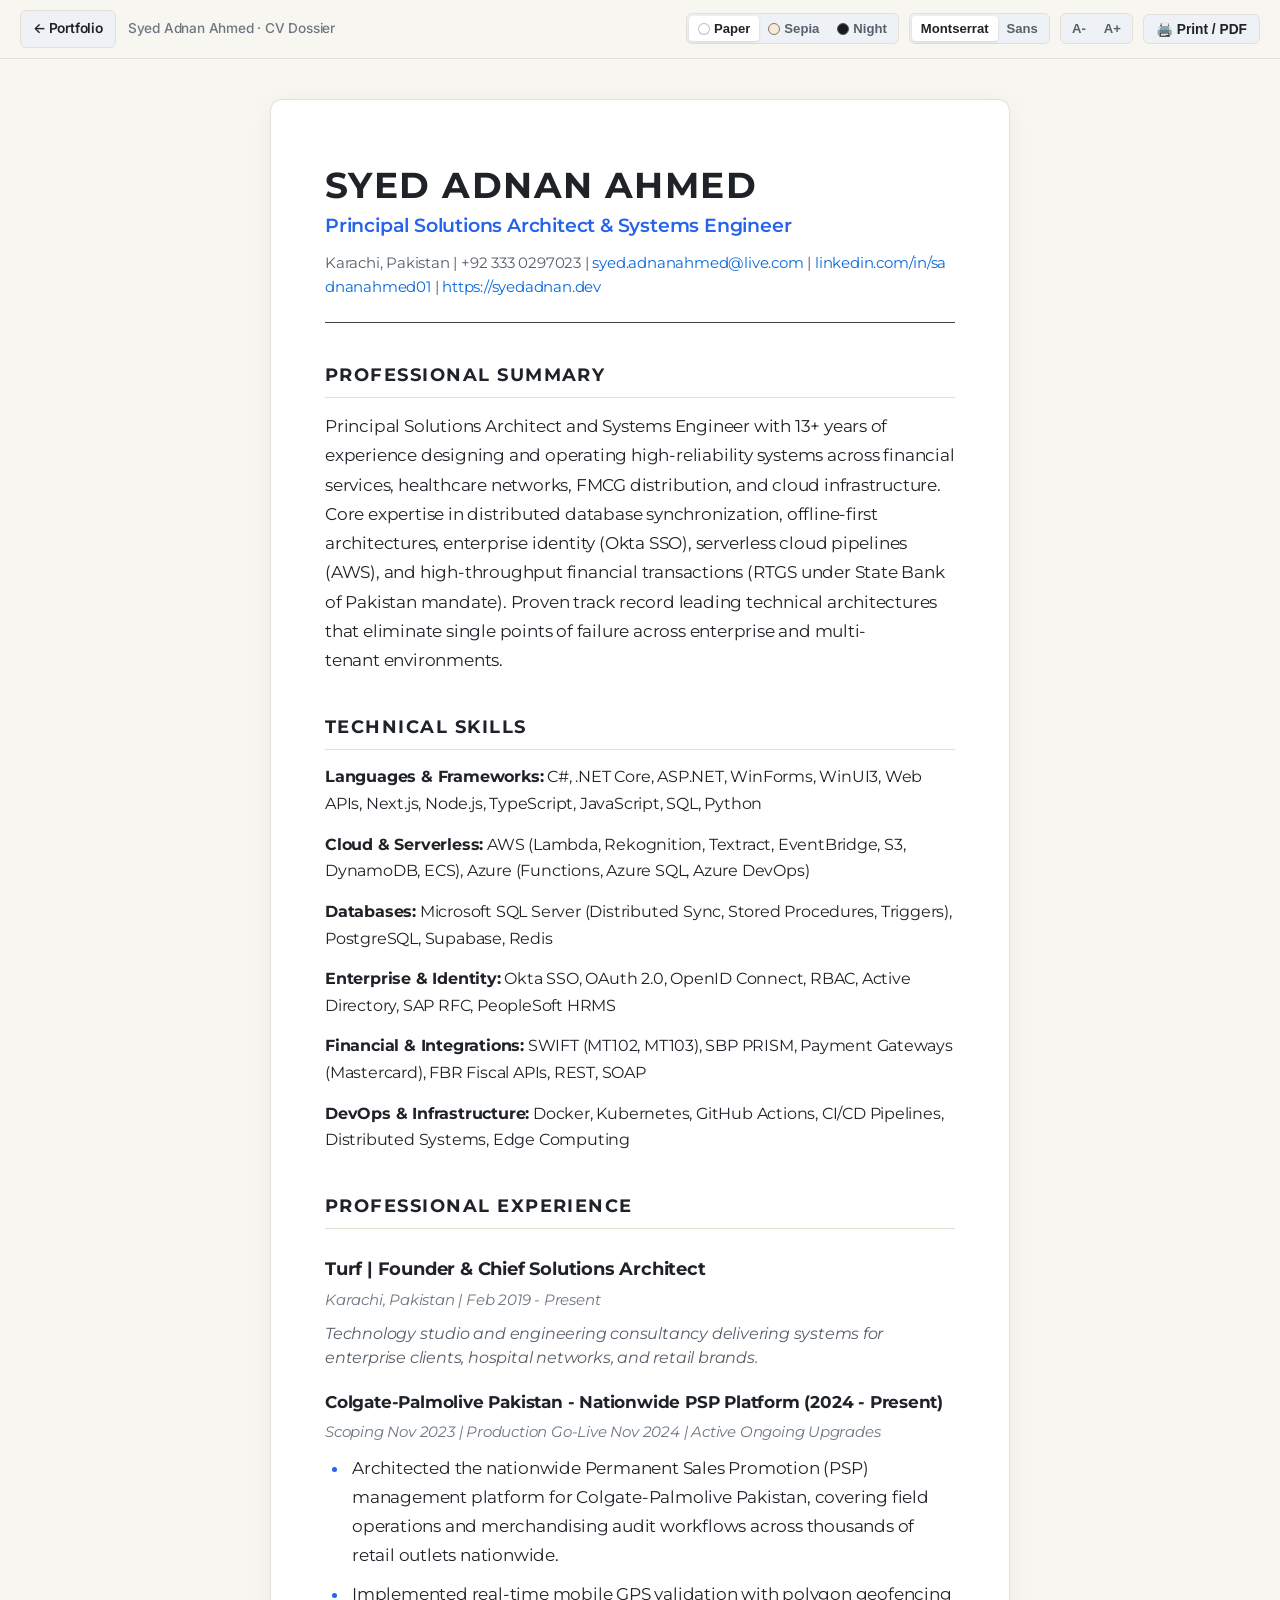
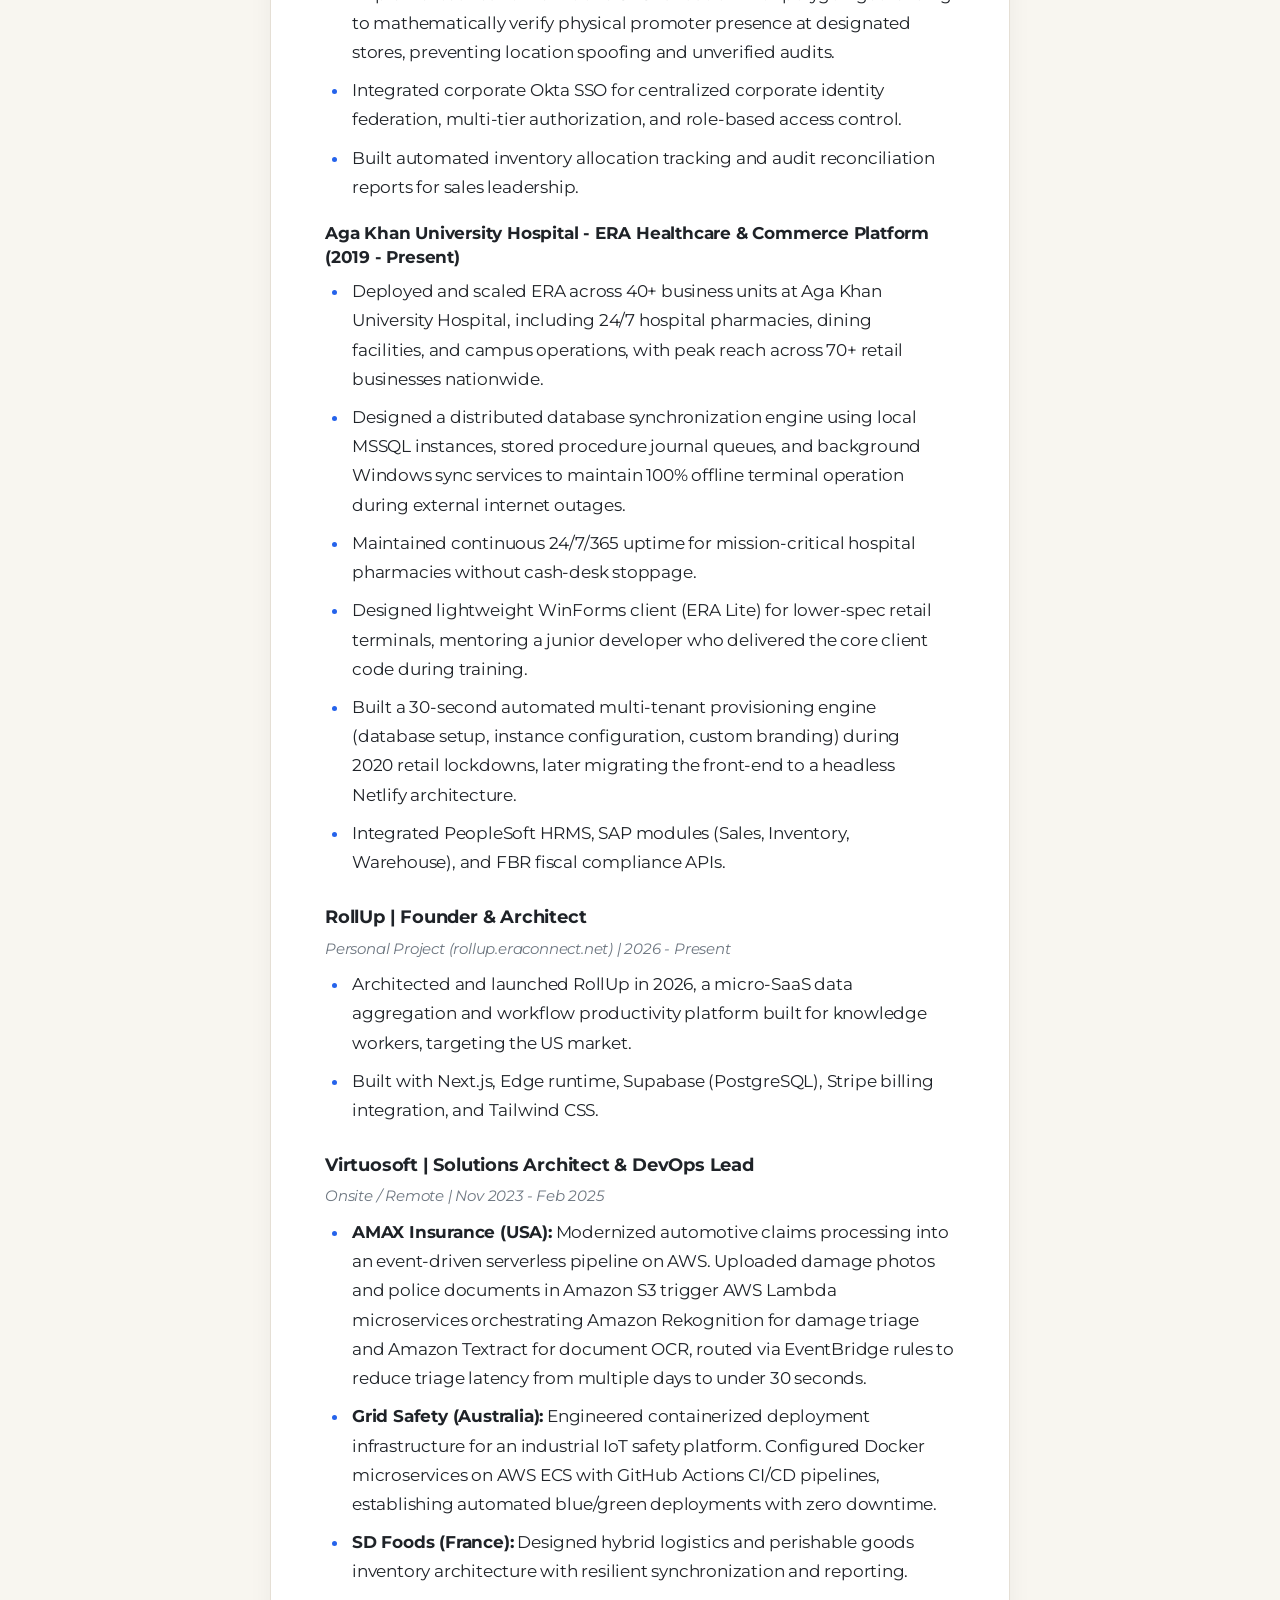
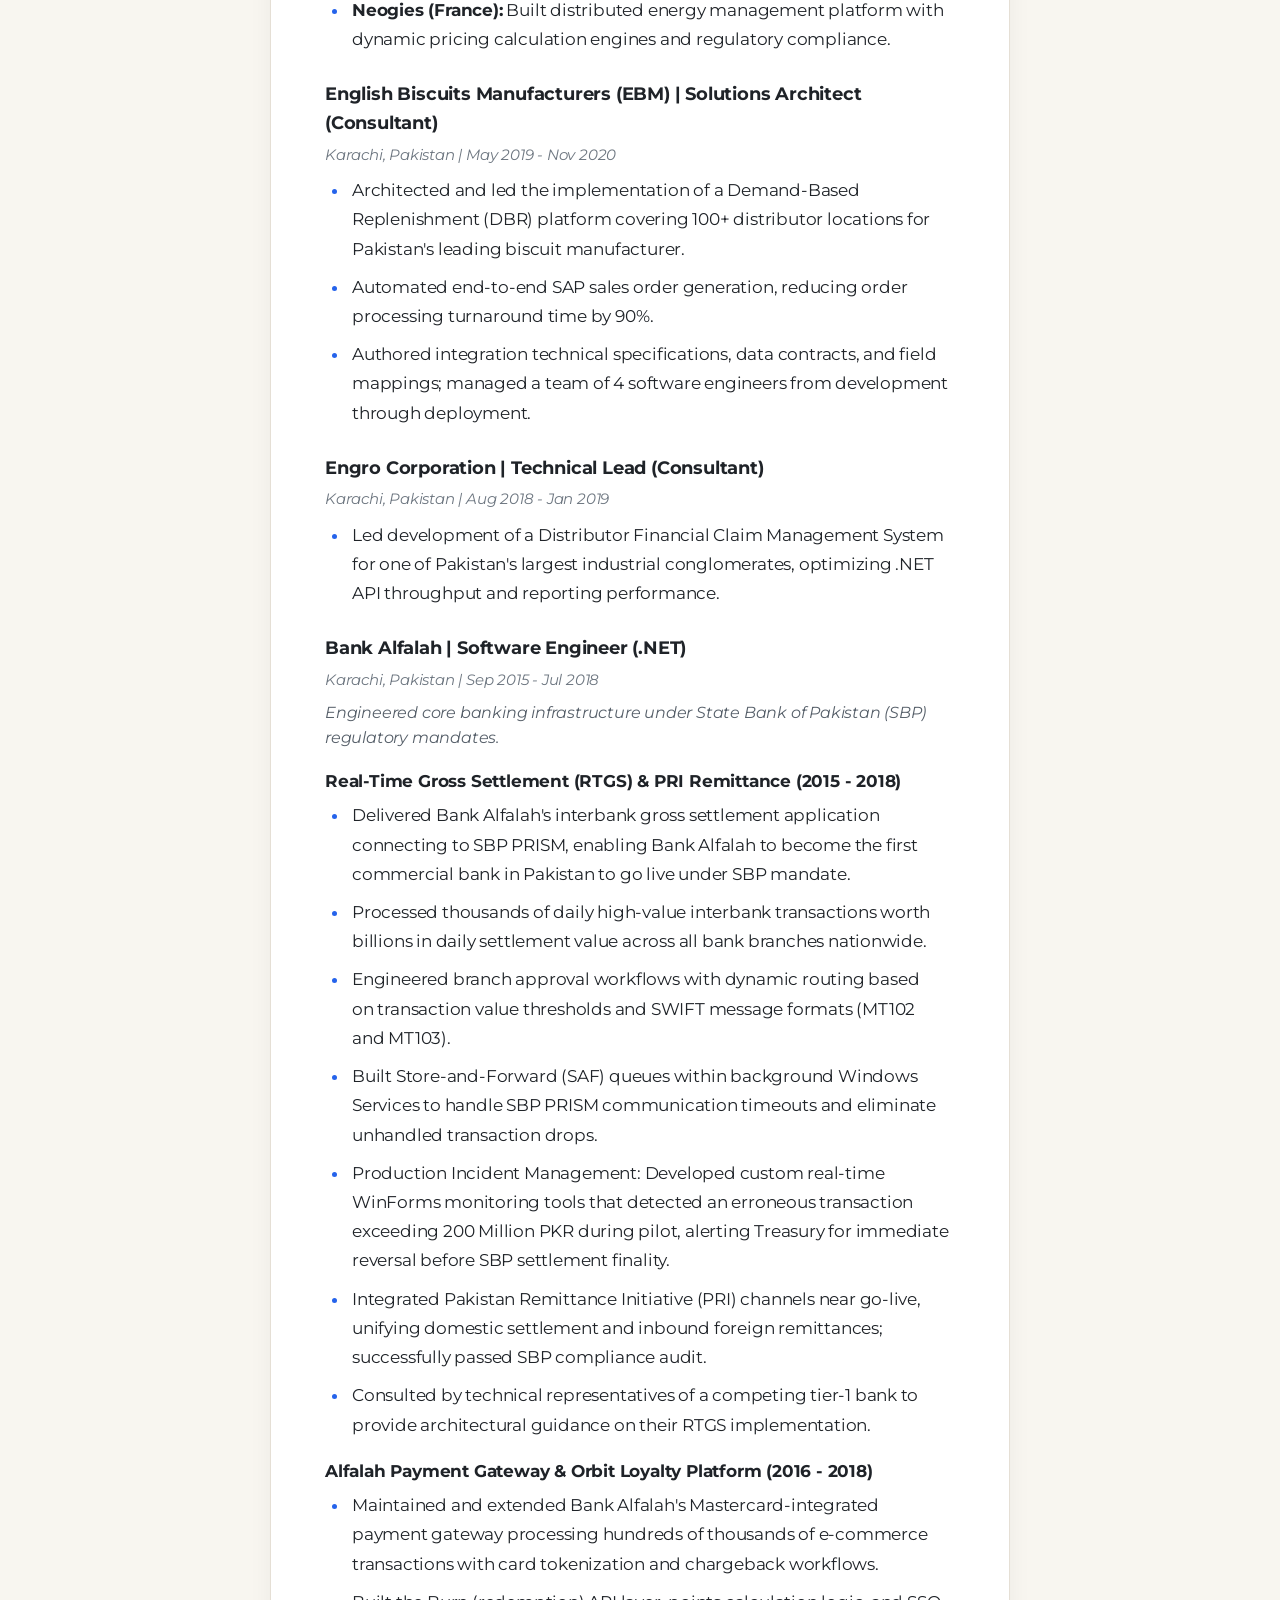
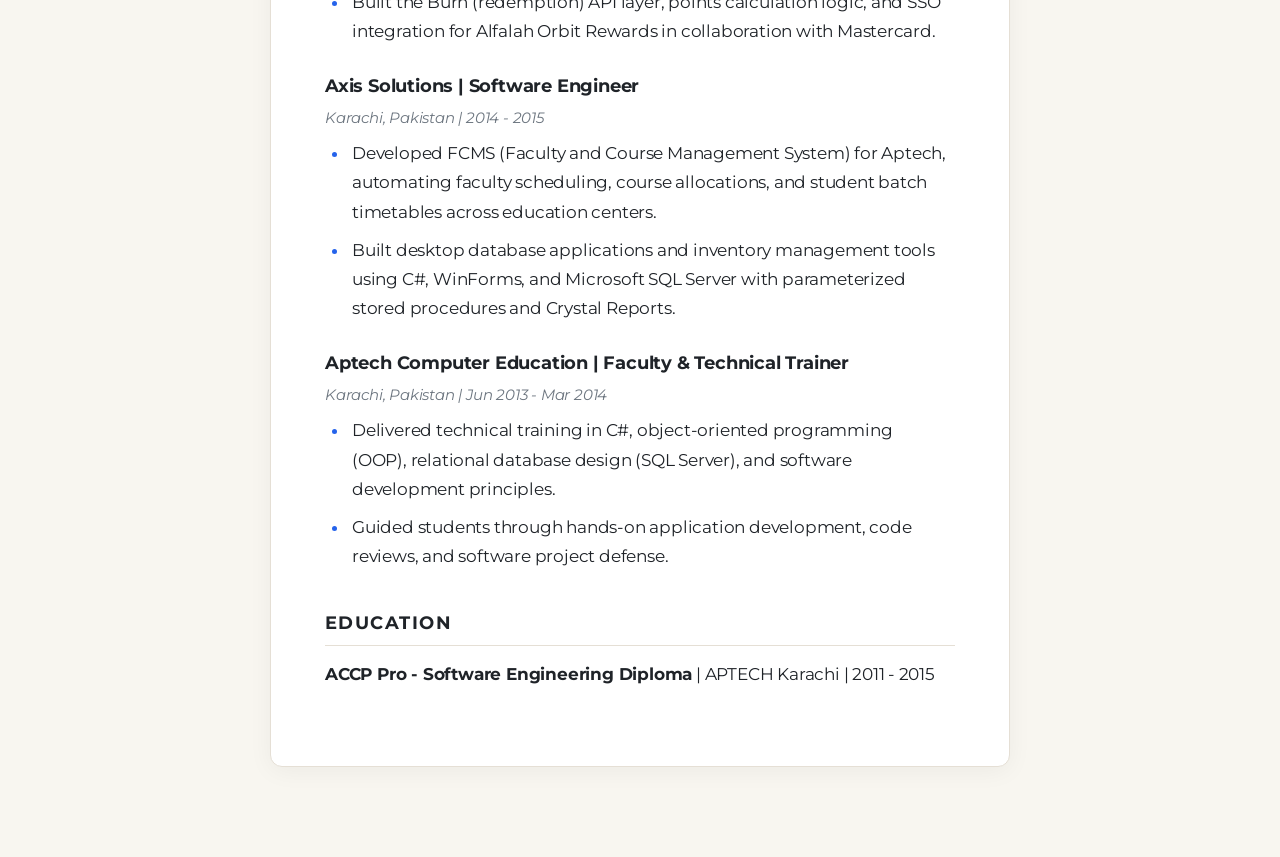
==== commit 29db9447: "Add Montserrat/Sans typography toggle and EPUB text flow to CV" ====
--- a/cv.html
+++ b/cv.html
@@ -1,120 +1,573 @@
 <!DOCTYPE html>
-<html lang="en">
+<html lang="en" data-theme="paper" data-font="montserrat" data-size="md">
 
 <head>
   <meta charset="UTF-8">
-  <title>Syed Adnan Ahmed - CV</title>
+  <meta name="viewport" content="width=device-width, initial-scale=1.0">
+  <title>Syed Adnan Ahmed - Resume</title>
+  <meta name="description"
+    content="Resume of Syed Adnan Ahmed - Principal Solutions Architect & Systems Engineer with 13+ years of experience.">
+
+  <!-- Favicons -->
+  <link rel="icon" type="image/svg+xml" href="favicon.svg" />
+  <link rel="icon" type="image/png" href="favicon.png" />
+  <link rel="apple-touch-icon" href="apple-touch-icon.png" />
+
+  <!-- Modern Reader Typography (Montserrat + Clean Sans Inter + Code) -->
+  <link rel="preconnect" href="https://fonts.googleapis.com">
+  <link rel="preconnect" href="https://fonts.gstatic.com" crossorigin>
+  <link
+    href="https://fonts.googleapis.com/css2?family=Inter:wght@400;500;600;700&family=Montserrat:ital,wght@0,300;0,400;0,500;0,600;0,700;0,800;1,400&family=JetBrains+Mono:wght@400;500&display=swap"
+    rel="stylesheet">
+
   <style>
+    /* -------------------------------------------------------------
+       E-READER / EPUB DESIGN SYSTEM & THEMES
+       ------------------------------------------------------------- */
+    :root {
+      --font-montserrat: "Montserrat", -apple-system, BlinkMacSystemFont, "Segoe UI", Roboto, sans-serif;
+      --font-sans: "Inter", -apple-system, BlinkMacSystemFont, "Segoe UI", Roboto, sans-serif;
+      --font-mono: "JetBrains Mono", monospace;
+
+      --text-scale: 1.04rem;
+      --line-height: 1.72;
+      --measure: 740px;
+    }
+
+    /* THEME 1: Paper (Natural Soft White Book Page) */
+    html[data-theme="paper"] {
+      --bg-page: #f8f6f0;
+      --bg-surface: #ffffff;
+      --bg-toolbar: rgba(248, 246, 240, 0.94);
+      --border-color: #e5dfd5;
+      --text-main: #1f2328;
+      --text-secondary: #57606a;
+      --text-muted: #6e7781;
+      --link-color: #0969da;
+      --accent: #2563eb;
+      --card-shadow: 0 4px 24px rgba(0, 0, 0, 0.05);
+      --badge-bg: #eef2f6;
+      --hr-color: #222222;
+    }
+
+    /* THEME 2: Sepia (Authentic Warm Parchment / E-Reader) */
+    html[data-theme="sepia"] {
+      --bg-page: #f4ecd8;
+      --bg-surface: #faeed9;
+      --bg-toolbar: rgba(244, 236, 216, 0.95);
+      --border-color: #dfd3ba;
+      --text-main: #3d3226;
+      --text-secondary: #635341;
+      --text-muted: #7d6b56;
+      --link-color: #8b4513;
+      --accent: #875122;
+      --card-shadow: 0 4px 24px rgba(78, 57, 32, 0.08);
+      --badge-bg: #e8dcbf;
+      --hr-color: #5c4735;
+    }
+
+    /* THEME 3: Night (OLED Charcoal / Deep Slate) */
+    html[data-theme="night"] {
+      --bg-page: #0d1117;
+      --bg-surface: #161b22;
+      --bg-toolbar: rgba(13, 17, 23, 0.94);
+      --border-color: #30363d;
+      --text-main: #e6edf3;
+      --text-secondary: #9198a1;
+      --text-muted: #7d8590;
+      --link-color: #58a6ff;
+      --accent: #38bdf8;
+      --card-shadow: 0 8px 32px rgba(0, 0, 0, 0.45);
+      --badge-bg: #21262d;
+      --hr-color: #484f58;
+    }
+
+    /* Font Families */
+    html[data-font="montserrat"] body {
+      font-family: var(--font-montserrat);
+      letter-spacing: -0.012em;
+    }
+
+    html[data-font="sans"] body {
+      font-family: var(--font-sans);
+      letter-spacing: -0.01em;
+    }
+
+    /* Reflowable Text Sizing */
+    html[data-size="sm"] {
+      --text-scale: 0.94rem;
+      --line-height: 1.65;
+    }
+
+    html[data-size="md"] {
+      --text-scale: 1.05rem;
+      --line-height: 1.74;
+    }
+
+    html[data-size="lg"] {
+      --text-scale: 1.18rem;
+      --line-height: 1.8;
+    }
+
+    html[data-size="xl"] {
+      --text-scale: 1.3rem;
+      --line-height: 1.86;
+    }
+
+    * {
+      box-sizing: border-box;
+      margin: 0;
+      padding: 0;
+    }
+
+    html {
+      scroll-behavior: smooth;
+      background-color: var(--bg-page);
+      color: var(--text-main);
+      transition: background-color 0.25s ease, color 0.25s ease;
+    }
+
     body {
-      font-family: Arial, Calibri, sans-serif;
-      font-size: 10pt;
-      color: #111111;
-      margin: 1.5cm 2cm;
-      line-height: 1.38;
-    }
-
+      background-color: var(--bg-page);
+      color: var(--text-main);
+      font-size: var(--text-scale);
+      line-height: var(--line-height);
+      text-rendering: optimizeLegibility;
+      -webkit-font-smoothing: antialiased;
+      hyphens: auto;
+      -webkit-hyphens: auto;
+      word-break: break-word;
+      transition: background-color 0.25s ease, color 0.25s ease;
+    }
+
+    /* Top Reading Progress Bar */
+    .reading-progress-bar {
+      position: fixed;
+      top: 0;
+      left: 0;
+      height: 3px;
+      width: 0%;
+      background: var(--accent);
+      z-index: 1000;
+      transition: width 0.08s ease-out;
+    }
+
+    /* Sticky Reader Header Toolbar */
+    .reader-toolbar {
+      position: sticky;
+      top: 0;
+      z-index: 999;
+      background: var(--bg-toolbar);
+      backdrop-filter: blur(12px);
+      -webkit-backdrop-filter: blur(12px);
+      border-bottom: 1px solid var(--border-color);
+      padding: 10px 20px;
+      display: flex;
+      align-items: center;
+      justify-content: space-between;
+      gap: 12px;
+      font-family: var(--font-sans);
+    }
+
+    .toolbar-left {
+      display: flex;
+      align-items: center;
+      gap: 12px;
+    }
+
+    .toolbar-link {
+      display: inline-flex;
+      align-items: center;
+      gap: 6px;
+      color: var(--text-main);
+      text-decoration: none;
+      font-size: 0.86rem;
+      font-weight: 600;
+      padding: 6px 12px;
+      border-radius: 6px;
+      background: var(--badge-bg);
+      border: 1px solid var(--border-color);
+      transition: all 0.2s ease;
+    }
+
+    .toolbar-link:hover {
+      border-color: var(--accent);
+      color: var(--accent);
+    }
+
+    .toolbar-title {
+      font-size: 0.85rem;
+      color: var(--text-muted);
+      font-weight: 500;
+    }
+
+    .toolbar-controls {
+      display: flex;
+      align-items: center;
+      gap: 10px;
+      flex-wrap: wrap;
+    }
+
+    .control-group {
+      display: inline-flex;
+      align-items: center;
+      background: var(--badge-bg);
+      border: 1px solid var(--border-color);
+      border-radius: 6px;
+      padding: 2px;
+    }
+
+    .control-btn {
+      border: none;
+      background: transparent;
+      color: var(--text-secondary);
+      padding: 5px 9px;
+      font-size: 0.82rem;
+      font-weight: 600;
+      border-radius: 4px;
+      cursor: pointer;
+      display: inline-flex;
+      align-items: center;
+      justify-content: center;
+      gap: 4px;
+      transition: all 0.15s ease;
+      user-select: none;
+    }
+
+    .control-btn:hover {
+      color: var(--text-main);
+    }
+
+    .control-btn.active {
+      background: var(--bg-surface);
+      color: var(--text-main);
+      box-shadow: 0 1px 3px rgba(0, 0, 0, 0.12);
+    }
+
+    .theme-dot {
+      width: 12px;
+      height: 12px;
+      border-radius: 50%;
+      display: inline-block;
+      border: 1px solid rgba(0, 0, 0, 0.25);
+    }
+
+    .theme-dot.paper {
+      background: #ffffff;
+    }
+
+    .theme-dot.sepia {
+      background: #f4ecd8;
+      border-color: #8c7659;
+    }
+
+    .theme-dot.night {
+      background: #161b22;
+      border-color: #555;
+    }
+
+    /* E-Reader Layout Container */
+    .reader-layout {
+      min-height: calc(100vh - 56px);
+      padding: 40px 20px 90px;
+      display: flex;
+      justify-content: center;
+    }
+
+    .reader-page {
+      width: 100%;
+      max-width: var(--measure);
+      background: var(--bg-surface);
+      border: 1px solid var(--border-color);
+      border-radius: 12px;
+      padding: 64px 54px;
+      box-shadow: var(--card-shadow);
+      transition: all 0.25s ease;
+    }
+
+    /* Content Typography */
     h1 {
-      font-size: 20pt;
-      font-weight: bold;
-      color: #111111;
-      margin: 0 0 3px 0;
+      font-size: 2.25rem;
+      font-weight: 700;
+      color: var(--text-main);
+      margin-bottom: 6px;
       text-transform: uppercase;
-      letter-spacing: 0.5px;
+      letter-spacing: 0.04em;
+      line-height: 1.2;
     }
 
     .subtitle {
-      font-size: 11pt;
-      font-weight: bold;
-      color: #333333;
-      margin: 0 0 5px 0;
+      font-size: 1.18rem;
+      font-weight: 600;
+      color: var(--accent);
+      margin-bottom: 12px;
+      line-height: 1.35;
     }
 
     .contact {
-      font-size: 9.5pt;
-      color: #444444;
-      margin: 0 0 12px 0;
-      line-height: 1.5;
+      font-size: 0.94rem;
+      color: var(--text-secondary);
+      margin-bottom: 22px;
+      line-height: 1.65;
     }
 
     .contact a {
-      color: #111111;
+      color: var(--link-color);
       text-decoration: none;
+      word-break: break-all;
+    }
+
+    .contact a:hover {
+      text-decoration: underline;
     }
 
     hr {
       border: none;
-      border-top: 1.5px solid #222222;
-      margin: 4px 0 12px 0;
+      border-top: 1.5px solid var(--hr-color);
+      margin: 14px 0 28px 0;
+      opacity: 0.85;
     }
 
     h2 {
-      font-size: 10.5pt;
-      font-weight: bold;
+      font-size: 1.15rem;
+      font-weight: 700;
       text-transform: uppercase;
-      letter-spacing: 1px;
-      color: #111111;
-      margin: 14px 0 6px 0;
-      border-bottom: 1px solid #cccccc;
-      padding-bottom: 2px;
+      letter-spacing: 0.08em;
+      color: var(--text-main);
+      margin: 36px 0 14px 0;
+      padding-bottom: 6px;
+      border-bottom: 1px solid var(--border-color);
     }
 
     .job-header {
-      margin: 10px 0 2px 0;
+      margin-top: 26px;
+      margin-bottom: 4px;
     }
 
     .job-title {
-      font-size: 10.5pt;
-      font-weight: bold;
-      color: #111111;
+      font-size: 1.14rem;
+      font-weight: 700;
+      color: var(--text-main);
+      line-height: 1.4;
     }
 
     .job-meta {
-      font-size: 9.2pt;
-      color: #555555;
-      margin-bottom: 4px;
+      font-size: 0.92rem;
+      color: var(--text-muted);
+      margin-bottom: 8px;
+      font-style: italic;
     }
 
     .company-desc {
-      font-size: 9.5pt;
-      color: #333333;
-      margin-bottom: 6px;
+      font-size: 0.98rem;
+      color: var(--text-secondary);
+      margin-bottom: 14px;
       font-style: italic;
+      line-height: 1.55;
     }
 
     .project-heading {
-      font-size: 10pt;
-      font-weight: bold;
-      color: #222222;
-      margin: 8px 0 2px 0;
+      font-size: 1.05rem;
+      font-weight: 700;
+      color: var(--text-main);
+      margin: 20px 0 6px 0;
+      line-height: 1.4;
+    }
+
+    p {
+      margin-bottom: 12px;
+      text-wrap: pretty;
     }
 
     ul {
-      margin: 3px 0 8px 0;
-      padding-left: 18px;
+      margin: 8px 0 20px 0;
+      padding-left: 24px;
     }
 
     ul li {
-      margin-bottom: 3px;
-      font-size: 9.8pt;
-    }
-
-    p {
-      margin: 3px 0;
+      margin-bottom: 9px;
+      padding-left: 3px;
+      text-wrap: pretty;
+    }
+
+    ul li::marker {
+      color: var(--accent);
     }
 
     .skills-list {
-      margin: 4px 0;
-      font-size: 9.8pt;
-      line-height: 1.5;
+      margin-bottom: 14px;
+      font-size: 0.98rem;
+      line-height: 1.7;
     }
 
     .skills-list strong {
-      color: #111111;
-    }
-
+      color: var(--text-main);
+      font-weight: 700;
+    }
+
+    /* Mobile Responsive Screen Adaptations */
+    @media screen and (max-width: 768px) {
+      .reader-toolbar {
+        padding: 8px 12px;
+      }
+
+      .toolbar-title {
+        display: none;
+      }
+
+      .reader-layout {
+        padding: 12px 10px 60px;
+      }
+
+      .reader-page {
+        border-radius: 8px;
+        padding: 24px 18px;
+        border: none;
+        box-shadow: none;
+      }
+
+      h1 {
+        font-size: 1.75rem;
+      }
+
+      .subtitle {
+        font-size: 1.04rem;
+      }
+
+      .contact {
+        font-size: 0.88rem;
+      }
+
+      h2 {
+        font-size: 1.05rem;
+        margin-top: 28px;
+      }
+
+      .job-title {
+        font-size: 1.06rem;
+      }
+
+      ul {
+        padding-left: 18px;
+      }
+    }
+
+    /* -------------------------------------------------------------
+       PRINT & ATS COMPLIANCE PRESERVATION
+       ------------------------------------------------------------- */
     @media print {
+      @page {
+        margin: 1.2cm 1.5cm;
+        size: A4 portrait;
+      }
+
+      html,
       body {
-        margin: 1cm 1.5cm;
+        background: #ffffff !important;
+        color: #000000 !important;
+        font-family: Arial, Calibri, sans-serif !important;
+        font-size: 9.8pt !important;
+        line-height: 1.36 !important;
+      }
+
+      .reading-progress-bar,
+      .reader-toolbar {
+        display: none !important;
+      }
+
+      .reader-layout {
+        padding: 0 !important;
+        display: block !important;
+      }
+
+      .reader-page {
+        max-width: 100% !important;
+        padding: 0 !important;
+        border: none !important;
+        box-shadow: none !important;
+        background: transparent !important;
+      }
+
+      h1 {
+        font-size: 19pt !important;
+        color: #000000 !important;
+        margin: 0 0 2px 0 !important;
+      }
+
+      .subtitle {
+        font-size: 11pt !important;
+        color: #333333 !important;
+        margin: 0 0 4px 0 !important;
+      }
+
+      .contact {
+        font-size: 9.2pt !important;
+        color: #444444 !important;
+        margin: 0 0 10px 0 !important;
+      }
+
+      .contact a {
+        color: #111111 !important;
+        text-decoration: none !important;
+      }
+
+      hr {
+        border-top: 1.5px solid #000000 !important;
+        margin: 4px 0 10px 0 !important;
+      }
+
+      h2 {
+        font-size: 10.5pt !important;
+        color: #000000 !important;
+        margin: 12px 0 4px 0 !important;
+        border-bottom: 1px solid #cccccc !important;
+        page-break-after: avoid;
+      }
+
+      .job-header {
+        margin-top: 10px !important;
+        page-break-after: avoid;
+      }
+
+      .job-title {
+        font-size: 10.2pt !important;
+        color: #000000 !important;
+      }
+
+      .job-meta {
+        font-size: 9pt !important;
+        color: #555555 !important;
+        margin-bottom: 3px !important;
+      }
+
+      .company-desc {
+        font-size: 9.2pt !important;
+        color: #444444 !important;
+        margin-bottom: 4px !important;
+      }
+
+      .project-heading {
+        font-size: 9.8pt !important;
+        color: #111111 !important;
+        margin: 6px 0 2px 0 !important;
+        page-break-after: avoid;
+      }
+
+      ul {
+        margin: 2px 0 6px 0 !important;
+        padding-left: 18px !important;
+      }
+
+      ul li {
+        font-size: 9.5pt !important;
+        margin-bottom: 2.5px !important;
+        page-break-inside: avoid;
+      }
+
+      .skills-list {
+        font-size: 9.5pt !important;
+        margin: 3px 0 !important;
+        line-height: 1.4 !important;
       }
     }
   </style>
@@ -122,184 +575,354 @@
 
 <body>
 
-  <h1>SYED ADNAN AHMED</h1>
-  <p class="subtitle">Principal Solutions Architect &amp; Systems Engineer</p>
-  <p class="contact">
-    Karachi, Pakistan | +92 333 0297023 |
-    <a href="mailto:syed.adnanahmed@live.com">syed.adnanahmed@live.com</a> |
-    <a href="https://linkedin.com/in/sadnanahmed01">linkedin.com/in/sadnanahmed01</a> |
-    <a href="https://syedadnan.dev">https://syedadnan.dev</a>
-  </p>
-  <hr>
-
-  <h2>Professional Summary</h2>
-  <p>
-    Principal Solutions Architect and Systems Engineer with 13+ years of experience designing and operating
-    high-reliability systems across financial services, healthcare networks, FMCG distribution, and cloud
-    infrastructure. Core expertise in distributed database synchronization, offline-first architectures, enterprise
-    identity (Okta SSO), serverless cloud pipelines (AWS), and high-throughput financial transactions (RTGS under State
-    Bank of Pakistan mandate). Proven track record leading technical architectures that eliminate single points of
-    failure across enterprise and multi-tenant environments.
-  </p>
-
-  <h2>Technical Skills</h2>
-  <div class="skills-list"><strong>Languages &amp; Frameworks:</strong> C#, .NET Core, ASP.NET, WinForms, WinUI3, Web
-    APIs, Next.js, Node.js, TypeScript, JavaScript, SQL, Python</div>
-  <div class="skills-list"><strong>Cloud &amp; Serverless:</strong> AWS (Lambda, Rekognition, Textract, EventBridge, S3,
-    DynamoDB, ECS), Azure (Functions, Azure SQL, Azure DevOps)</div>
-  <div class="skills-list"><strong>Databases:</strong> Microsoft SQL Server (Distributed Sync, Stored Procedures,
-    Triggers), PostgreSQL, Supabase, Redis</div>
-  <div class="skills-list"><strong>Enterprise &amp; Identity:</strong> Okta SSO, OAuth 2.0, OpenID Connect, RBAC, Active
-    Directory, SAP RFC, PeopleSoft HRMS</div>
-  <div class="skills-list"><strong>Financial &amp; Integrations:</strong> SWIFT (MT102, MT103), SBP PRISM, Payment
-    Gateways (Mastercard), FBR Fiscal APIs, REST, SOAP</div>
-  <div class="skills-list"><strong>DevOps &amp; Infrastructure:</strong> Docker, Kubernetes, GitHub Actions, CI/CD
-    Pipelines, Distributed Systems, Edge Computing</div>
-
-  <h2>Professional Experience</h2>
-
-  <div class="job-header">
-    <span class="job-title">Turf | Founder &amp; Chief Solutions Architect</span>
-  </div>
-  <div class="job-meta">Karachi, Pakistan | Feb 2019 - Present</div>
-  <p class="company-desc">Technology studio and engineering consultancy delivering systems for enterprise clients,
-    hospital networks, and retail brands.</p>
-
-  <p class="project-heading">Colgate-Palmolive Pakistan - Nationwide PSP Platform (2024 - Present)</p>
-  <div class="job-meta">Scoping Nov 2023 | Production Go-Live Nov 2024 | Active Ongoing Upgrades</div>
-  <ul>
-    <li>Architected the nationwide Permanent Sales Promotion (PSP) management platform for Colgate-Palmolive Pakistan,
-      covering field operations and merchandising audit workflows across thousands of retail outlets nationwide.</li>
-    <li>Implemented real-time mobile GPS validation with polygon geofencing to mathematically verify physical promoter
-      presence at designated stores, preventing location spoofing and unverified audits.</li>
-    <li>Integrated corporate Okta SSO for centralized corporate identity federation, multi-tier authorization, and
-      role-based access control.</li>
-    <li>Built automated inventory allocation tracking and audit reconciliation reports for sales leadership.</li>
-  </ul>
-
-  <p class="project-heading">Aga Khan University Hospital - ERA Healthcare &amp; Commerce Platform (2019 - Present)</p>
-  <ul>
-    <li>Deployed and scaled ERA across 40+ business units at Aga Khan University Hospital, including 24/7 hospital
-      pharmacies, dining facilities, and campus operations, with peak reach across 70+ retail businesses nationwide.
-    </li>
-    <li>Designed a distributed database synchronization engine using local MSSQL instances, stored procedure journal
-      queues, and background Windows sync services to maintain 100% offline terminal operation during external internet
-      outages.</li>
-    <li>Maintained continuous 24/7/365 uptime for mission-critical hospital pharmacies without cash-desk stoppage.</li>
-    <li>Designed lightweight WinForms client (ERA Lite) for lower-spec retail terminals, mentoring a junior developer
-      who delivered the core client code during training.</li>
-    <li>Built a 30-second automated multi-tenant provisioning engine (database setup, instance configuration, custom
-      branding) during 2020 retail lockdowns, later migrating the front-end to a headless Netlify architecture.</li>
-    <li>Integrated PeopleSoft HRMS, SAP modules (Sales, Inventory, Warehouse), and FBR fiscal compliance APIs.</li>
-  </ul>
-
-  <div class="job-header">
-    <span class="job-title">RollUp | Founder &amp; Architect</span>
-  </div>
-  <div class="job-meta">Personal Project (rollup.eraconnect.net) | 2026 - Present</div>
-  <ul>
-    <li>Architected and launched RollUp in 2026, a micro-SaaS data aggregation and workflow productivity platform built
-      for knowledge workers, targeting the US market.</li>
-    <li>Built with Next.js, Edge runtime, Supabase (PostgreSQL), Stripe billing integration, and Tailwind CSS.</li>
-  </ul>
-
-  <div class="job-header">
-    <span class="job-title">Virtuosoft | Solutions Architect &amp; DevOps Lead</span>
-  </div>
-  <div class="job-meta">Onsite / Remote | Nov 2023 - Feb 2025</div>
-  <ul>
-    <li><strong>AMAX Insurance (USA):</strong> Modernized automotive claims processing into an event-driven serverless
-      pipeline on AWS. Uploaded damage photos and police documents in Amazon S3 trigger AWS Lambda microservices
-      orchestrating Amazon Rekognition for damage triage and Amazon Textract for document OCR, routed via EventBridge
-      rules to reduce triage latency from multiple days to under 30 seconds.</li>
-    <li><strong>Grid Safety (Australia):</strong> Engineered containerized deployment infrastructure for an industrial
-      IoT safety platform. Configured Docker microservices on AWS ECS with GitHub Actions CI/CD pipelines, establishing
-      automated blue/green deployments with zero downtime.</li>
-    <li><strong>SD Foods (France):</strong> Designed hybrid logistics and perishable goods inventory architecture with
-      resilient synchronization and reporting.</li>
-    <li><strong>Neogies (France):</strong> Built distributed energy management platform with dynamic pricing calculation
-      engines and regulatory compliance.</li>
-  </ul>
-
-  <div class="job-header">
-    <span class="job-title">English Biscuits Manufacturers (EBM) | Solutions Architect (Consultant)</span>
-  </div>
-  <div class="job-meta">Karachi, Pakistan | May 2019 - Nov 2020</div>
-  <ul>
-    <li>Architected and led the implementation of a Demand-Based Replenishment (DBR) platform covering 100+ distributor
-      locations for Pakistan's leading biscuit manufacturer.</li>
-    <li>Automated end-to-end SAP sales order generation, reducing order processing turnaround time by 90%.</li>
-    <li>Authored integration technical specifications, data contracts, and field mappings; managed a team of 4 software
-      engineers from development through deployment.</li>
-  </ul>
-
-  <div class="job-header">
-    <span class="job-title">Engro Corporation | Technical Lead (Consultant)</span>
-  </div>
-  <div class="job-meta">Karachi, Pakistan | Aug 2018 - Jan 2019</div>
-  <ul>
-    <li>Led development of a Distributor Financial Claim Management System for one of Pakistan's largest industrial
-      conglomerates, optimizing .NET API throughput and reporting performance.</li>
-  </ul>
-
-  <div class="job-header">
-    <span class="job-title">Bank Alfalah | Software Engineer (.NET)</span>
-  </div>
-  <div class="job-meta">Karachi, Pakistan | Sep 2015 - Jul 2018</div>
-  <p class="company-desc">Engineered core banking infrastructure under State Bank of Pakistan (SBP) regulatory mandates.
-  </p>
-
-  <p class="project-heading">Real-Time Gross Settlement (RTGS) &amp; PRI Remittance (2015 - 2018)</p>
-  <ul>
-    <li>Delivered Bank Alfalah's interbank gross settlement application connecting to SBP PRISM, enabling Bank Alfalah
-      to become the first commercial bank in Pakistan to go live under SBP mandate.</li>
-    <li>Processed thousands of daily high-value interbank transactions worth billions in daily settlement value across
-      all bank branches nationwide.</li>
-    <li>Engineered branch approval workflows with dynamic routing based on transaction value thresholds and SWIFT
-      message formats (MT102 and MT103).</li>
-    <li>Built Store-and-Forward (SAF) queues within background Windows Services to handle SBP PRISM communication
-      timeouts and eliminate unhandled transaction drops.</li>
-    <li>Production Incident Management: Developed custom real-time WinForms monitoring tools that detected an erroneous
-      transaction exceeding 200 Million PKR during pilot, alerting Treasury for immediate reversal before SBP settlement
-      finality.</li>
-    <li>Integrated Pakistan Remittance Initiative (PRI) channels near go-live, unifying domestic settlement and inbound
-      foreign remittances; successfully passed SBP compliance audit.</li>
-    <li>Consulted by technical representatives of a competing tier-1 bank to provide architectural guidance on their
-      RTGS implementation.</li>
-  </ul>
-
-  <p class="project-heading">Alfalah Payment Gateway &amp; Orbit Loyalty Platform (2016 - 2018)</p>
-  <ul>
-    <li>Maintained and extended Bank Alfalah's Mastercard-integrated payment gateway processing hundreds of thousands of
-      e-commerce transactions with card tokenization and chargeback workflows.</li>
-    <li>Built the Burn (redemption) API layer, points calculation logic, and SSO integration for Alfalah Orbit Rewards
-      in collaboration with Mastercard.</li>
-  </ul>
-
-  <div class="job-header">
-    <span class="job-title">Axis Solutions | Software Engineer</span>
-  </div>
-  <div class="job-meta">Karachi, Pakistan | 2014 - 2015</div>
-  <ul>
-    <li>Developed FCMS (Faculty and Course Management System) for Aptech, automating faculty scheduling, course
-      allocations, and student batch timetables across education centers.</li>
-    <li>Built desktop database applications and inventory management tools using C#, WinForms, and Microsoft SQL Server
-      with parameterized stored procedures and Crystal Reports.</li>
-  </ul>
-
-  <div class="job-header">
-    <span class="job-title">Aptech Computer Education | Faculty &amp; Technical Trainer</span>
-  </div>
-  <div class="job-meta">Karachi, Pakistan | Jun 2013 - Mar 2014</div>
-  <ul>
-    <li>Delivered technical training in C#, object-oriented programming (OOP), relational database design (SQL Server),
-      and software development principles.</li>
-    <li>Guided students through hands-on application development, code reviews, and software project defense.</li>
-  </ul>
-
-  <h2>Education</h2>
-  <p><strong>ACCP Pro - Software Engineering Diploma</strong> | APTECH Karachi | 2011 - 2015</p>
-
+  <!-- Reading Progress Bar -->
+  <div class="reading-progress-bar" id="progress-bar"></div>
+
+  <!-- E-Reader Toolbar -->
+  <header class="reader-toolbar">
+    <div class="toolbar-left">
+      <a href="/" class="toolbar-link" title="Return to Portfolio">← Portfolio</a>
+      <span class="toolbar-title">Syed Adnan Ahmed · CV Dossier</span>
+    </div>
+
+    <div class="toolbar-controls">
+      <!-- Theme Switcher -->
+      <div class="control-group" title="Reading Theme">
+        <button class="control-btn active" data-set-theme="paper" aria-label="Paper Theme">
+          <span class="theme-dot paper"></span> Paper
+        </button>
+        <button class="control-btn" data-set-theme="sepia" aria-label="Sepia Theme">
+          <span class="theme-dot sepia"></span> Sepia
+        </button>
+        <button class="control-btn" data-set-theme="night" aria-label="Night Theme">
+          <span class="theme-dot night"></span> Night
+        </button>
+      </div>
+
+      <!-- Font Switcher -->
+      <div class="control-group" title="Font Style">
+        <button class="control-btn active" data-set-font="montserrat" aria-label="Montserrat Font">Montserrat</button>
+        <button class="control-btn" data-set-font="sans" aria-label="Sans Font">Sans</button>
+      </div>
+
+      <!-- Font Size Adjuster -->
+      <div class="control-group" title="Font Sizing">
+        <button class="control-btn" id="btn-size-dec" aria-label="Decrease Font Size">A-</button>
+        <button class="control-btn" id="btn-size-inc" aria-label="Increase Font Size">A+</button>
+      </div>
+
+      <!-- Print / Download PDF -->
+      <button class="toolbar-link" id="btn-print" style="cursor: pointer;" title="Print or Save as PDF">
+        🖨️ Print / PDF
+      </button>
+    </div>
+  </header>
+
+  <!-- Reflowable Reader Layout -->
+  <main class="reader-layout">
+    <article class="reader-page">
+
+      <h1>SYED ADNAN AHMED</h1>
+      <p class="subtitle">Principal Solutions Architect &amp; Systems Engineer</p>
+      <p class="contact">
+        Karachi, Pakistan | +92 333 0297023 |
+        <a href="mailto:syed.adnanahmed@live.com">syed.adnanahmed@live.com</a> |
+        <a href="https://linkedin.com/in/sadnanahmed01" target="_blank" rel="noopener">linkedin.com/in/sadnanahmed01</a>
+        |
+        <a href="https://syedadnan.dev">https://syedadnan.dev</a>
+      </p>
+      <hr>
+
+      <h2>Professional Summary</h2>
+      <p>
+        Principal Solutions Architect and Systems Engineer with 13+ years of experience designing and operating
+        high-reliability systems across financial services, healthcare networks, FMCG distribution, and cloud
+        infrastructure. Core expertise in distributed database synchronization, offline-first architectures, enterprise
+        identity (Okta SSO), serverless cloud pipelines (AWS), and high-throughput financial transactions (RTGS under
+        State
+        Bank of Pakistan mandate). Proven track record leading technical architectures that eliminate single points of
+        failure across enterprise and multi-tenant environments.
+      </p>
+
+      <h2>Technical Skills</h2>
+      <div class="skills-list"><strong>Languages &amp; Frameworks:</strong> C#, .NET Core, ASP.NET, WinForms, WinUI3,
+        Web
+        APIs, Next.js, Node.js, TypeScript, JavaScript, SQL, Python</div>
+      <div class="skills-list"><strong>Cloud &amp; Serverless:</strong> AWS (Lambda, Rekognition, Textract, EventBridge,
+        S3,
+        DynamoDB, ECS), Azure (Functions, Azure SQL, Azure DevOps)</div>
+      <div class="skills-list"><strong>Databases:</strong> Microsoft SQL Server (Distributed Sync, Stored Procedures,
+        Triggers), PostgreSQL, Supabase, Redis</div>
+      <div class="skills-list"><strong>Enterprise &amp; Identity:</strong> Okta SSO, OAuth 2.0, OpenID Connect, RBAC,
+        Active
+        Directory, SAP RFC, PeopleSoft HRMS</div>
+      <div class="skills-list"><strong>Financial &amp; Integrations:</strong> SWIFT (MT102, MT103), SBP PRISM, Payment
+        Gateways (Mastercard), FBR Fiscal APIs, REST, SOAP</div>
+      <div class="skills-list"><strong>DevOps &amp; Infrastructure:</strong> Docker, Kubernetes, GitHub Actions, CI/CD
+        Pipelines, Distributed Systems, Edge Computing</div>
+
+      <h2>Professional Experience</h2>
+
+      <div class="job-header">
+        <span class="job-title">Turf | Founder &amp; Chief Solutions Architect</span>
+      </div>
+      <div class="job-meta">Karachi, Pakistan | Feb 2019 - Present</div>
+      <p class="company-desc">Technology studio and engineering consultancy delivering systems for enterprise clients,
+        hospital networks, and retail brands.</p>
+
+      <p class="project-heading">Colgate-Palmolive Pakistan - Nationwide PSP Platform (2024 - Present)</p>
+      <div class="job-meta">Scoping Nov 2023 | Production Go-Live Nov 2024 | Active Ongoing Upgrades</div>
+      <ul>
+        <li>Architected the nationwide Permanent Sales Promotion (PSP) management platform for Colgate-Palmolive
+          Pakistan,
+          covering field operations and merchandising audit workflows across thousands of retail outlets nationwide.
+        </li>
+        <li>Implemented real-time mobile GPS validation with polygon geofencing to mathematically verify physical
+          promoter
+          presence at designated stores, preventing location spoofing and unverified audits.</li>
+        <li>Integrated corporate Okta SSO for centralized corporate identity federation, multi-tier authorization, and
+          role-based access control.</li>
+        <li>Built automated inventory allocation tracking and audit reconciliation reports for sales leadership.</li>
+      </ul>
+
+      <p class="project-heading">Aga Khan University Hospital - ERA Healthcare &amp; Commerce Platform (2019 - Present)
+      </p>
+      <ul>
+        <li>Deployed and scaled ERA across 40+ business units at Aga Khan University Hospital, including 24/7 hospital
+          pharmacies, dining facilities, and campus operations, with peak reach across 70+ retail businesses nationwide.
+        </li>
+        <li>Designed a distributed database synchronization engine using local MSSQL instances, stored procedure journal
+          queues, and background Windows sync services to maintain 100% offline terminal operation during external
+          internet
+          outages.</li>
+        <li>Maintained continuous 24/7/365 uptime for mission-critical hospital pharmacies without cash-desk stoppage.
+        </li>
+        <li>Designed lightweight WinForms client (ERA Lite) for lower-spec retail terminals, mentoring a junior
+          developer
+          who delivered the core client code during training.</li>
+        <li>Built a 30-second automated multi-tenant provisioning engine (database setup, instance configuration, custom
+          branding) during 2020 retail lockdowns, later migrating the front-end to a headless Netlify architecture.</li>
+        <li>Integrated PeopleSoft HRMS, SAP modules (Sales, Inventory, Warehouse), and FBR fiscal compliance APIs.</li>
+      </ul>
+
+      <div class="job-header">
+        <span class="job-title">RollUp | Founder &amp; Architect</span>
+      </div>
+      <div class="job-meta">Personal Project (rollup.eraconnect.net) | 2026 - Present</div>
+      <ul>
+        <li>Architected and launched RollUp in 2026, a micro-SaaS data aggregation and workflow productivity platform
+          built
+          for knowledge workers, targeting the US market.</li>
+        <li>Built with Next.js, Edge runtime, Supabase (PostgreSQL), Stripe billing integration, and Tailwind CSS.</li>
+      </ul>
+
+      <div class="job-header">
+        <span class="job-title">Virtuosoft | Solutions Architect &amp; DevOps Lead</span>
+      </div>
+      <div class="job-meta">Onsite / Remote | Nov 2023 - Feb 2025</div>
+      <ul>
+        <li><strong>AMAX Insurance (USA):</strong> Modernized automotive claims processing into an event-driven
+          serverless
+          pipeline on AWS. Uploaded damage photos and police documents in Amazon S3 trigger AWS Lambda microservices
+          orchestrating Amazon Rekognition for damage triage and Amazon Textract for document OCR, routed via
+          EventBridge
+          rules to reduce triage latency from multiple days to under 30 seconds.</li>
+        <li><strong>Grid Safety (Australia):</strong> Engineered containerized deployment infrastructure for an
+          industrial
+          IoT safety platform. Configured Docker microservices on AWS ECS with GitHub Actions CI/CD pipelines,
+          establishing
+          automated blue/green deployments with zero downtime.</li>
+        <li><strong>SD Foods (France):</strong> Designed hybrid logistics and perishable goods inventory architecture
+          with
+          resilient synchronization and reporting.</li>
+        <li><strong>Neogies (France):</strong> Built distributed energy management platform with dynamic pricing
+          calculation
+          engines and regulatory compliance.</li>
+      </ul>
+
+      <div class="job-header">
+        <span class="job-title">English Biscuits Manufacturers (EBM) | Solutions Architect (Consultant)</span>
+      </div>
+      <div class="job-meta">Karachi, Pakistan | May 2019 - Nov 2020</div>
+      <ul>
+        <li>Architected and led the implementation of a Demand-Based Replenishment (DBR) platform covering 100+
+          distributor
+          locations for Pakistan's leading biscuit manufacturer.</li>
+        <li>Automated end-to-end SAP sales order generation, reducing order processing turnaround time by 90%.</li>
+        <li>Authored integration technical specifications, data contracts, and field mappings; managed a team of 4
+          software
+          engineers from development through deployment.</li>
+      </ul>
+
+      <div class="job-header">
+        <span class="job-title">Engro Corporation | Technical Lead (Consultant)</span>
+      </div>
+      <div class="job-meta">Karachi, Pakistan | Aug 2018 - Jan 2019</div>
+      <ul>
+        <li>Led development of a Distributor Financial Claim Management System for one of Pakistan's largest industrial
+          conglomerates, optimizing .NET API throughput and reporting performance.</li>
+      </ul>
+
+      <div class="job-header">
+        <span class="job-title">Bank Alfalah | Software Engineer (.NET)</span>
+      </div>
+      <div class="job-meta">Karachi, Pakistan | Sep 2015 - Jul 2018</div>
+      <p class="company-desc">Engineered core banking infrastructure under State Bank of Pakistan (SBP) regulatory
+        mandates.</p>
+
+      <p class="project-heading">Real-Time Gross Settlement (RTGS) &amp; PRI Remittance (2015 - 2018)</p>
+      <ul>
+        <li>Delivered Bank Alfalah's interbank gross settlement application connecting to SBP PRISM, enabling Bank
+          Alfalah
+          to become the first commercial bank in Pakistan to go live under SBP mandate.</li>
+        <li>Processed thousands of daily high-value interbank transactions worth billions in daily settlement value
+          across
+          all bank branches nationwide.</li>
+        <li>Engineered branch approval workflows with dynamic routing based on transaction value thresholds and SWIFT
+          message formats (MT102 and MT103).</li>
+        <li>Built Store-and-Forward (SAF) queues within background Windows Services to handle SBP PRISM communication
+          timeouts and eliminate unhandled transaction drops.</li>
+        <li>Production Incident Management: Developed custom real-time WinForms monitoring tools that detected an
+          erroneous
+          transaction exceeding 200 Million PKR during pilot, alerting Treasury for immediate reversal before SBP
+          settlement
+          finality.</li>
+        <li>Integrated Pakistan Remittance Initiative (PRI) channels near go-live, unifying domestic settlement and
+          inbound
+          foreign remittances; successfully passed SBP compliance audit.</li>
+        <li>Consulted by technical representatives of a competing tier-1 bank to provide architectural guidance on their
+          RTGS implementation.</li>
+      </ul>
+
+      <p class="project-heading">Alfalah Payment Gateway &amp; Orbit Loyalty Platform (2016 - 2018)</p>
+      <ul>
+        <li>Maintained and extended Bank Alfalah's Mastercard-integrated payment gateway processing hundreds of
+          thousands of
+          e-commerce transactions with card tokenization and chargeback workflows.</li>
+        <li>Built the Burn (redemption) API layer, points calculation logic, and SSO integration for Alfalah Orbit
+          Rewards
+          in collaboration with Mastercard.</li>
+      </ul>
+
+      <div class="job-header">
+        <span class="job-title">Axis Solutions | Software Engineer</span>
+      </div>
+      <div class="job-meta">Karachi, Pakistan | 2014 - 2015</div>
+      <ul>
+        <li>Developed FCMS (Faculty and Course Management System) for Aptech, automating faculty scheduling, course
+          allocations, and student batch timetables across education centers.</li>
+        <li>Built desktop database applications and inventory management tools using C#, WinForms, and Microsoft SQL
+          Server
+          with parameterized stored procedures and Crystal Reports.</li>
+      </ul>
+
+      <div class="job-header">
+        <span class="job-title">Aptech Computer Education | Faculty &amp; Technical Trainer</span>
+      </div>
+      <div class="job-meta">Karachi, Pakistan | Jun 2013 - Mar 2014</div>
+      <ul>
+        <li>Delivered technical training in C#, object-oriented programming (OOP), relational database design (SQL
+          Server),
+          and software development principles.</li>
+        <li>Guided students through hands-on application development, code reviews, and software project defense.</li>
+      </ul>
+
+      <h2>Education</h2>
+      <p><strong>ACCP Pro - Software Engineering Diploma</strong> | APTECH Karachi | 2011 - 2015</p>
+
+    </article>
+  </main>
+
+  <!-- Interactive E-Reader Controls Script -->
+  <script>
+    (function () {
+      const root = document.documentElement;
+      const progressBar = document.getElementById('progress-bar');
+      const themeButtons = document.querySelectorAll('[data-set-theme]');
+      const fontButtons = document.querySelectorAll('[data-set-font]');
+      const btnSizeDec = document.getElementById('btn-size-dec');
+      const btnSizeInc = document.getElementById('btn-size-inc');
+      const btnPrint = document.getElementById('btn-print');
+
+      const SIZES = ['sm', 'md', 'lg', 'xl'];
+
+      // Restore saved preferences
+      const savedTheme = localStorage.getItem('epub_cv_theme') || 'paper';
+      let savedFont = localStorage.getItem('epub_cv_font') || 'montserrat';
+      if (savedFont === 'serif') savedFont = 'montserrat';
+      const savedSize = localStorage.getItem('epub_cv_size') || 'md';
+
+      applyTheme(savedTheme);
+      applyFont(savedFont);
+      applySize(savedSize);
+
+      function applyTheme(theme) {
+        root.setAttribute('data-theme', theme);
+        localStorage.setItem('epub_cv_theme', theme);
+        themeButtons.forEach(btn => {
+          btn.classList.toggle('active', btn.getAttribute('data-set-theme') === theme);
+        });
+      }
+
+      function applyFont(font) {
+        root.setAttribute('data-font', font);
+        localStorage.setItem('epub_cv_font', font);
+        fontButtons.forEach(btn => {
+          btn.classList.toggle('active', btn.getAttribute('data-set-font') === font);
+        });
+      }
+
+      function applySize(size) {
+        root.setAttribute('data-size', size);
+        localStorage.setItem('epub_cv_size', size);
+      }
+
+      // Event Listeners: Themes
+      themeButtons.forEach(btn => {
+        btn.addEventListener('click', () => {
+          applyTheme(btn.getAttribute('data-set-theme'));
+        });
+      });
+
+      // Event Listeners: Fonts
+      fontButtons.forEach(btn => {
+        btn.addEventListener('click', () => {
+          applyFont(btn.getAttribute('data-set-font'));
+        });
+      });
+
+      // Event Listeners: Font Size
+      btnSizeDec.addEventListener('click', () => {
+        const currentSize = root.getAttribute('data-size') || 'md';
+        const currentIndex = SIZES.indexOf(currentSize);
+        if (currentIndex > 0) {
+          applySize(SIZES[currentIndex - 1]);
+        }
+      });
+
+      btnSizeInc.addEventListener('click', () => {
+        const currentSize = root.getAttribute('data-size') || 'md';
+        const currentIndex = SIZES.indexOf(currentSize);
+        if (currentIndex < SIZES.length - 1) {
+          applySize(SIZES[currentIndex + 1]);
+        }
+      });
+
+      // Print
+      btnPrint.addEventListener('click', () => {
+        window.print();
+      });
+
+      // Reading Scroll Progress
+      window.addEventListener('scroll', () => {
+        const totalHeight = document.documentElement.scrollHeight - window.innerHeight;
+        if (totalHeight > 0) {
+          const progress = (window.scrollY / totalHeight) * 100;
+          progressBar.style.width = Math.min(100, Math.max(0, progress)) + '%';
+        }
+      }, { passive: true });
+    })();
+  </script>
 </body>
 
 </html>
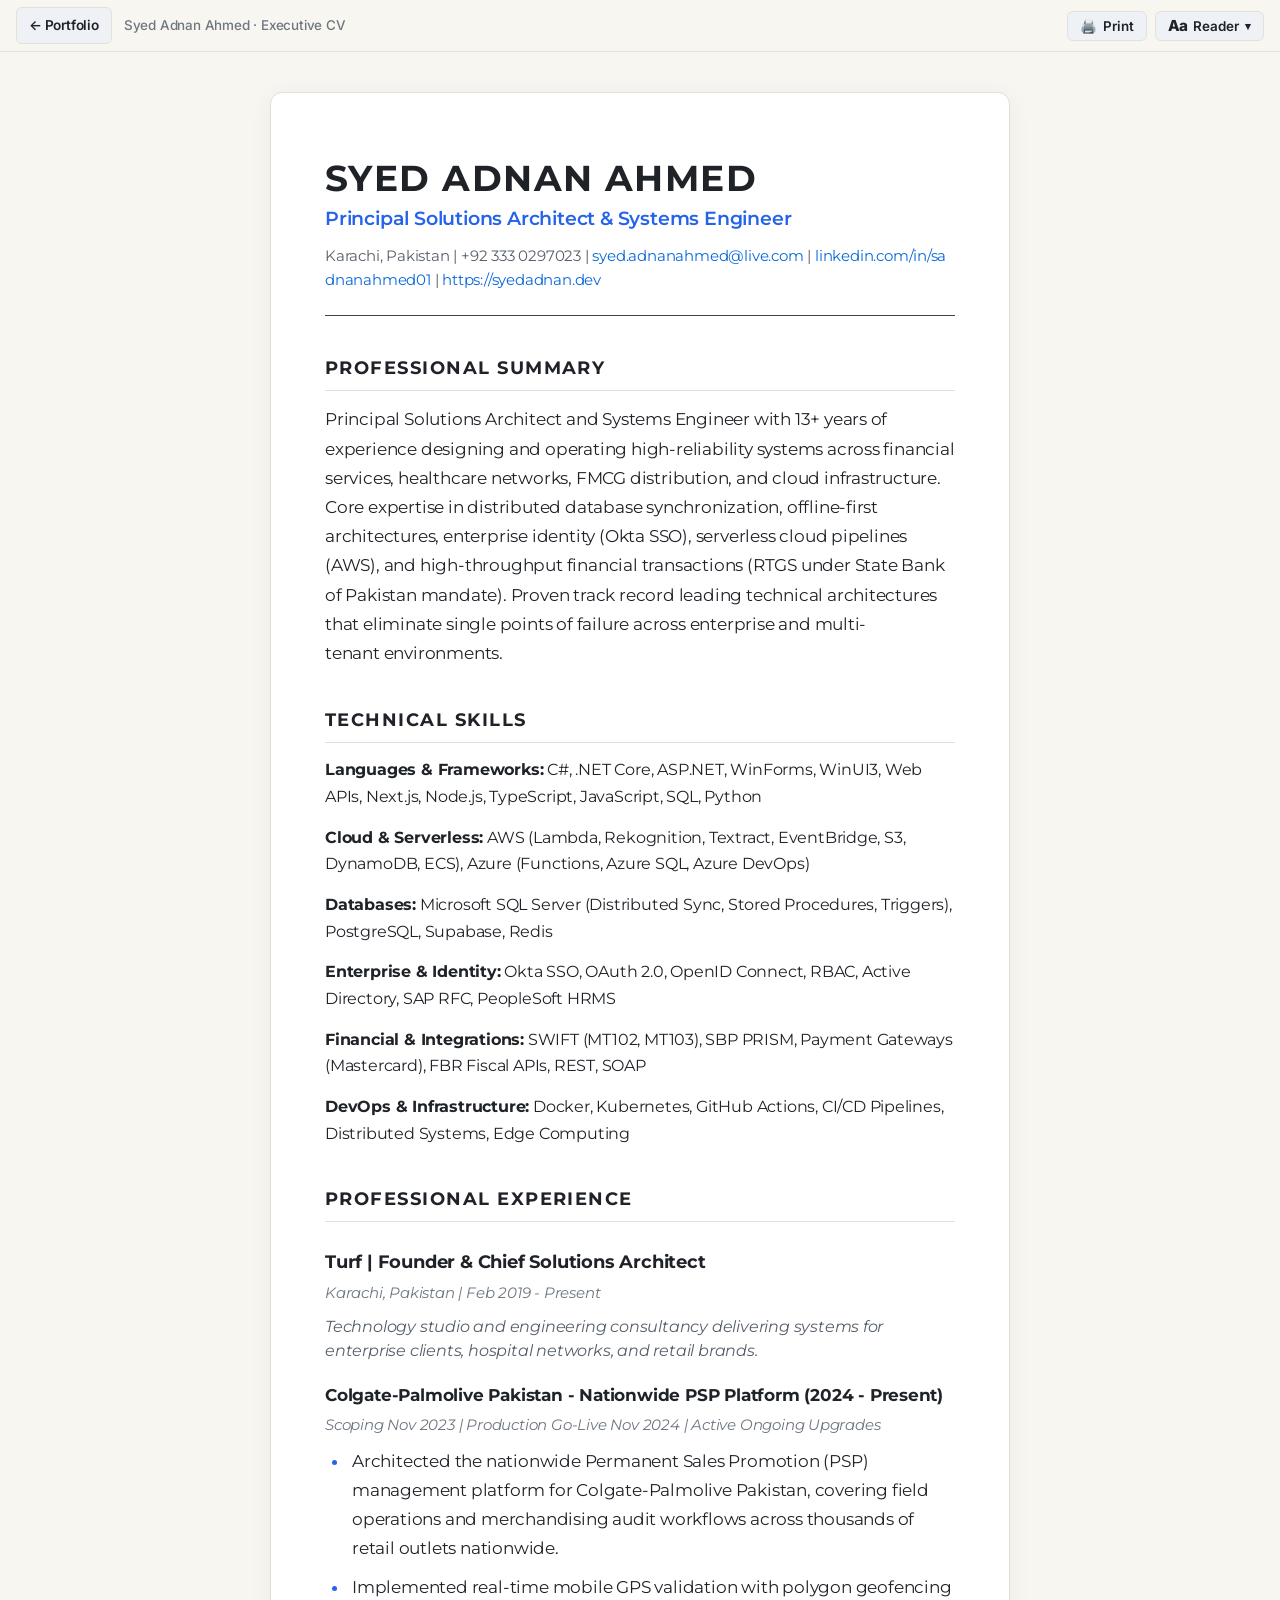
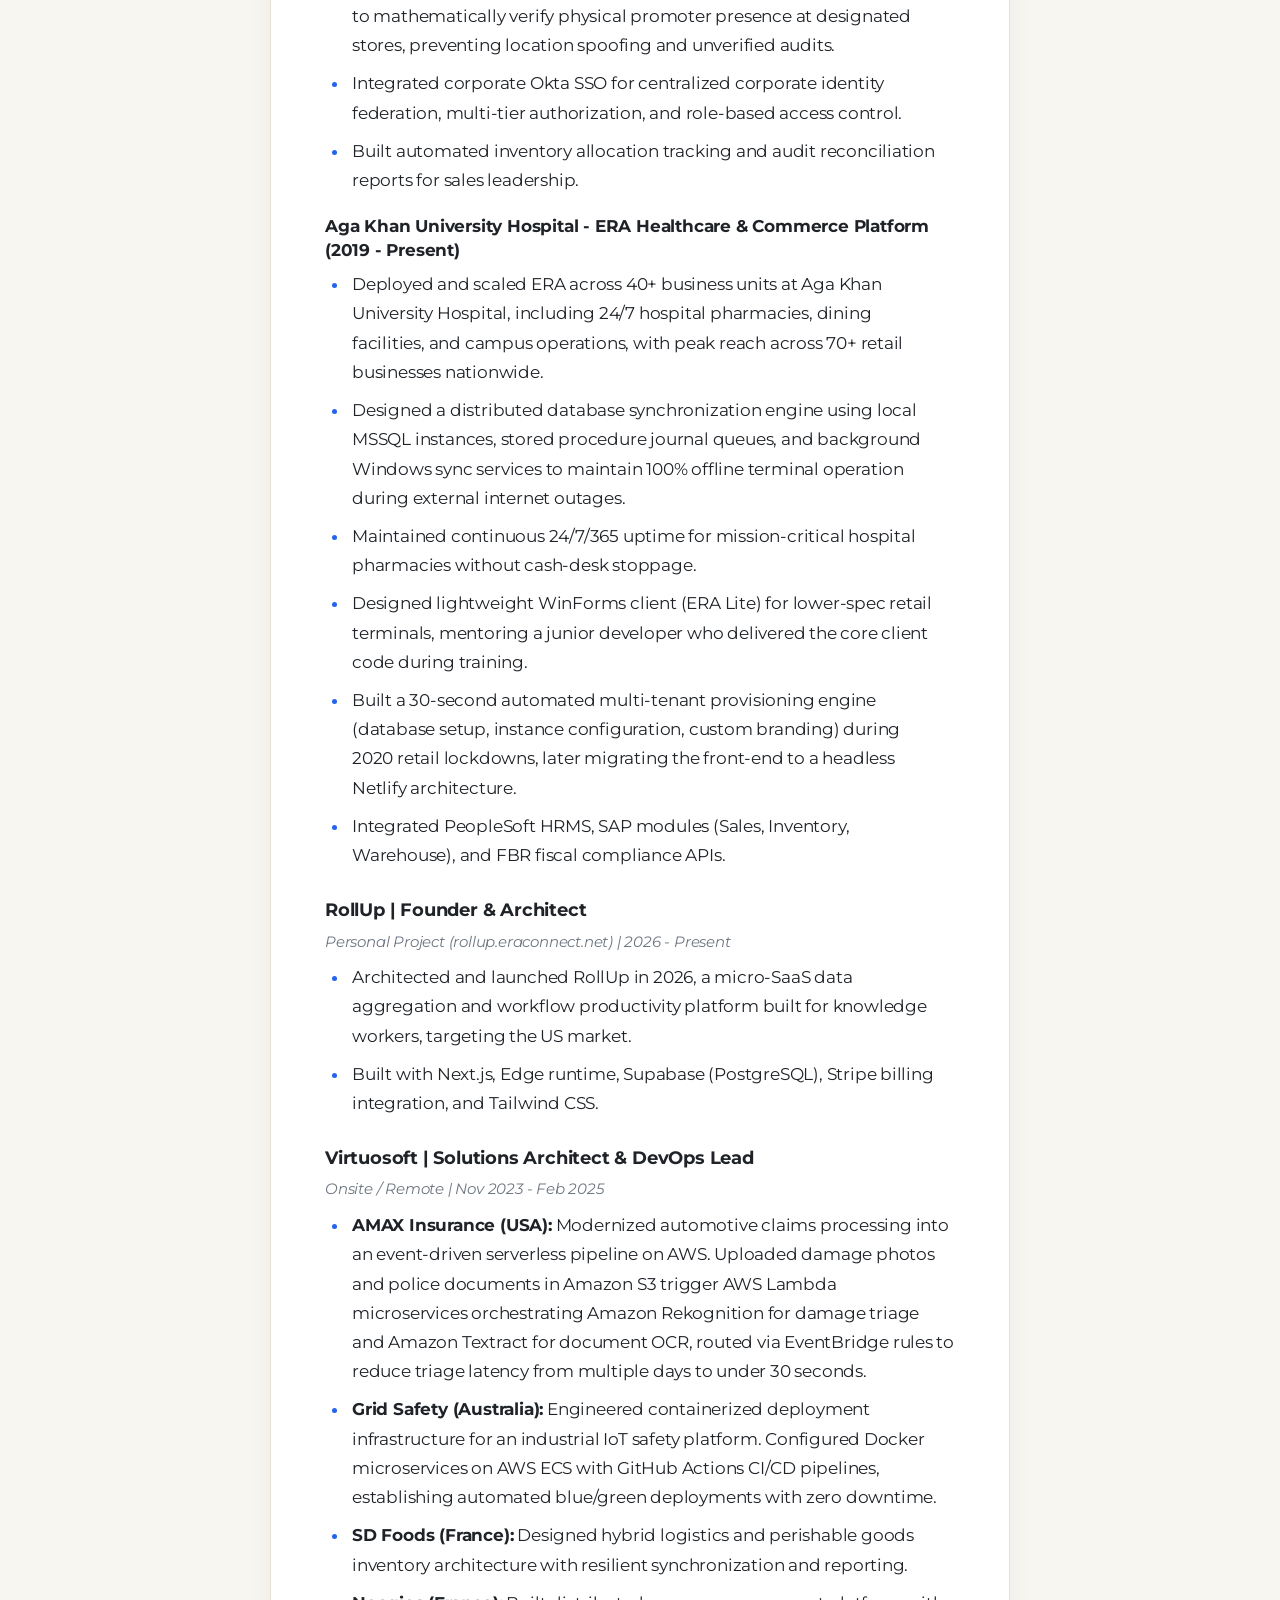
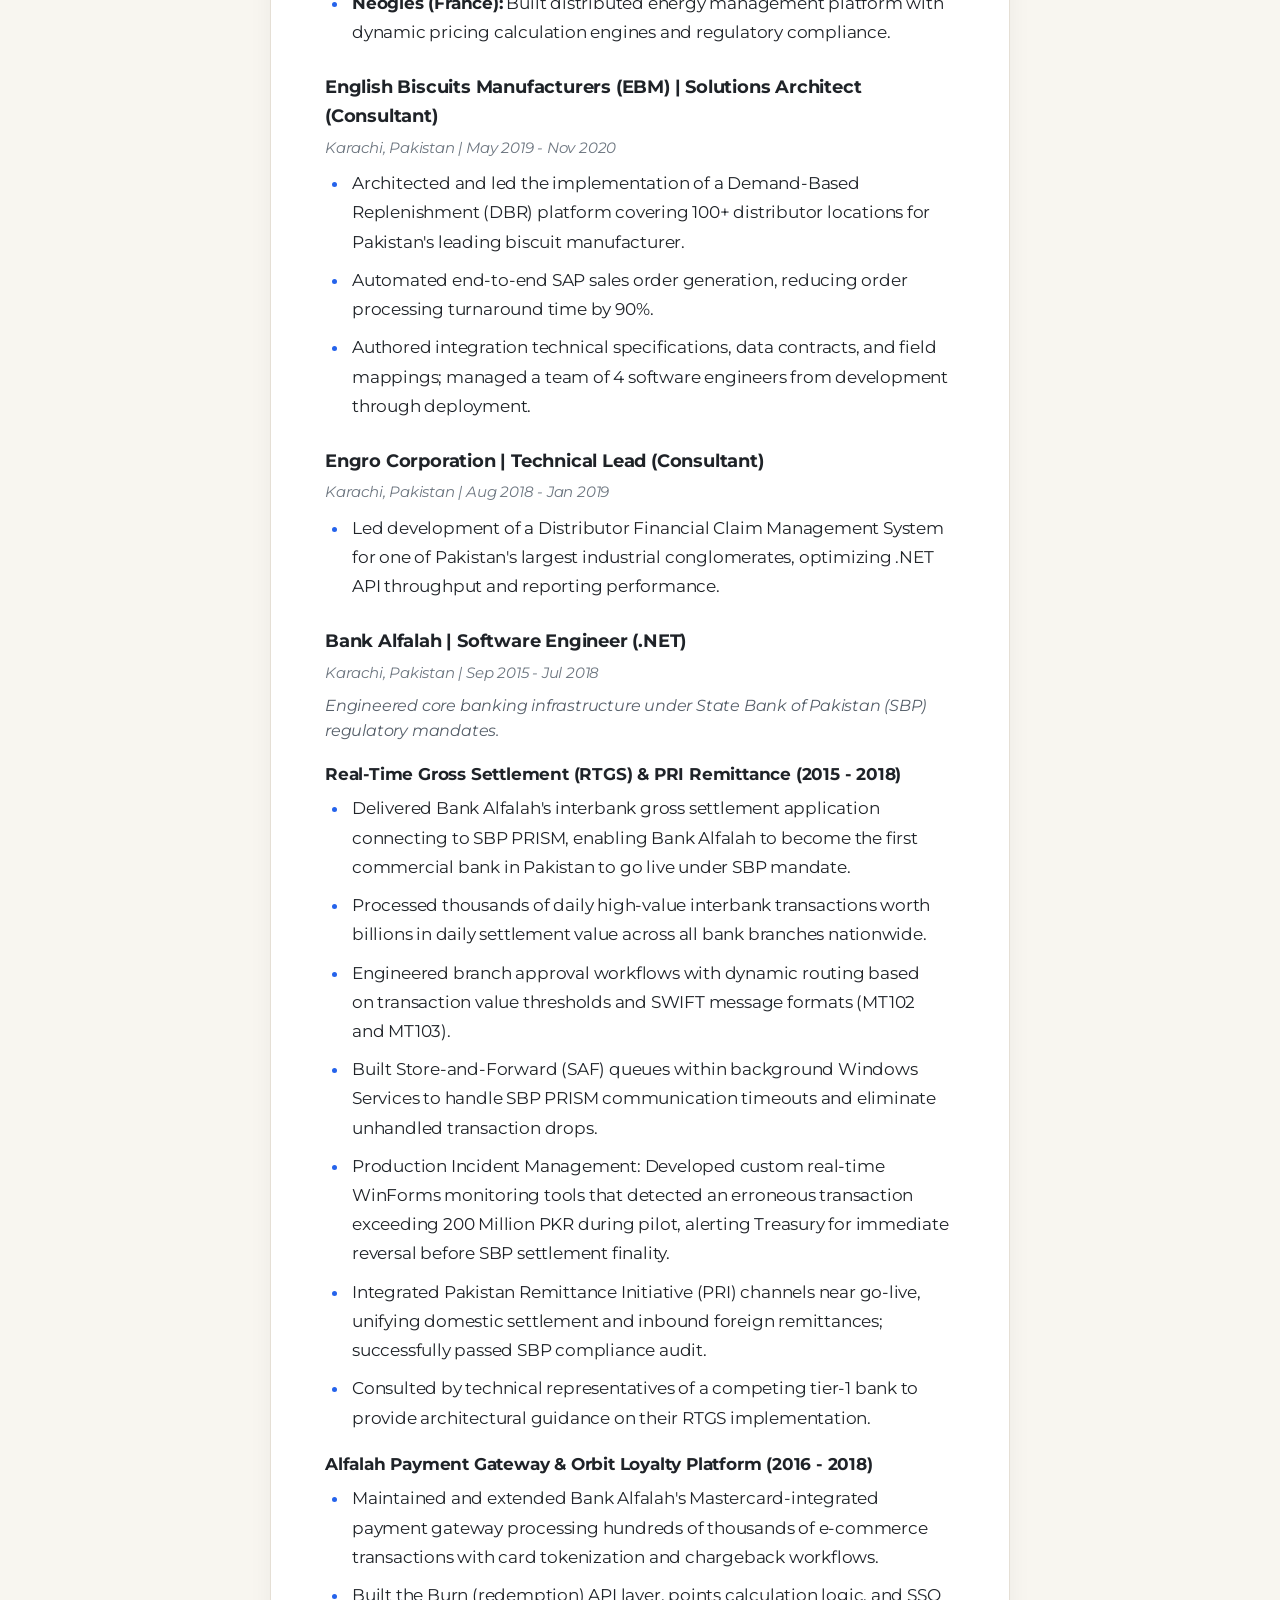
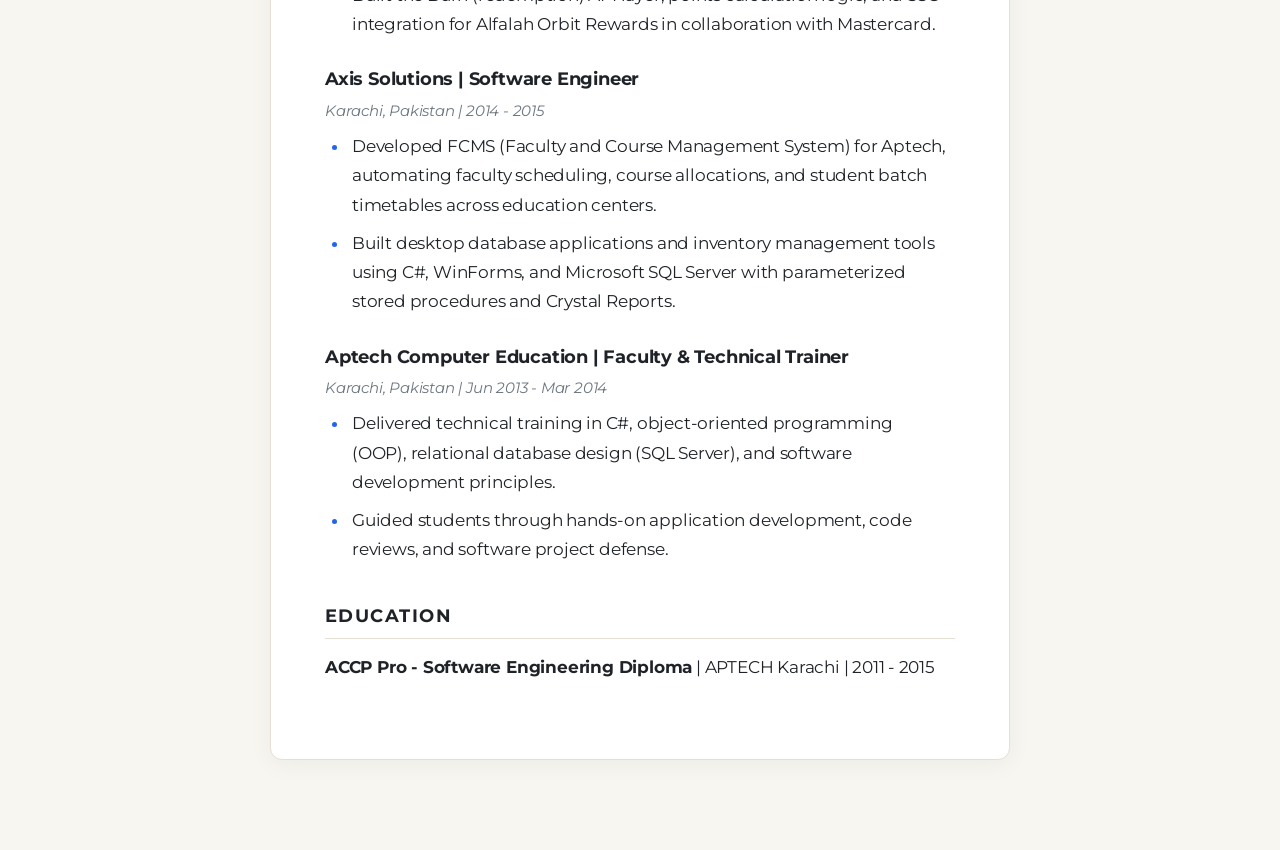
==== commit 9d41c36f: "Make CV reader controls collapsible with sleek Aa appearance popover" ====
--- a/cv.html
+++ b/cv.html
@@ -158,21 +158,24 @@
       top: 0;
       z-index: 999;
       background: var(--bg-toolbar);
-      backdrop-filter: blur(12px);
-      -webkit-backdrop-filter: blur(12px);
+      backdrop-filter: blur(14px);
+      -webkit-backdrop-filter: blur(14px);
       border-bottom: 1px solid var(--border-color);
-      padding: 10px 20px;
+      height: 52px;
+      padding: 0 16px;
       display: flex;
       align-items: center;
       justify-content: space-between;
       gap: 12px;
       font-family: var(--font-sans);
+      white-space: nowrap;
     }
 
     .toolbar-left {
       display: flex;
       align-items: center;
       gap: 12px;
+      flex-shrink: 0;
     }
 
     .toolbar-link {
@@ -181,13 +184,15 @@
       gap: 6px;
       color: var(--text-main);
       text-decoration: none;
-      font-size: 0.86rem;
+      font-size: 0.85rem;
       font-weight: 600;
       padding: 6px 12px;
       border-radius: 6px;
       background: var(--badge-bg);
       border: 1px solid var(--border-color);
       transition: all 0.2s ease;
+      white-space: nowrap;
+      flex-shrink: 0;
     }
 
     .toolbar-link:hover {
@@ -196,52 +201,179 @@
     }
 
     .toolbar-title {
-      font-size: 0.85rem;
+      font-size: 0.84rem;
       color: var(--text-muted);
       font-weight: 500;
     }
 
-    .toolbar-controls {
+    .toolbar-right {
       display: flex;
       align-items: center;
-      gap: 10px;
-      flex-wrap: wrap;
-    }
-
-    .control-group {
+      gap: 8px;
+      flex-shrink: 0;
+    }
+
+    .toolbar-btn {
+      border: 1px solid var(--border-color);
+      background: var(--badge-bg);
+      color: var(--text-main);
+      padding: 6px 12px;
+      border-radius: 6px;
+      font-size: 0.84rem;
+      font-weight: 600;
+      cursor: pointer;
       display: inline-flex;
+      align-items: center;
+      gap: 6px;
+      transition: all 0.18s ease;
+      user-select: none;
+      font-family: var(--font-sans);
+      white-space: nowrap;
+      flex-shrink: 0;
+    }
+
+    .toolbar-btn:hover {
+      border-color: var(--accent);
+      color: var(--accent);
+    }
+
+    .toolbar-btn.active {
+      background: var(--bg-surface);
+      border-color: var(--accent);
+      color: var(--accent);
+      box-shadow: 0 1px 4px rgba(0, 0, 0, 0.1);
+    }
+
+    .aa-badge {
+      font-weight: 800;
+      font-size: 0.95rem;
+      letter-spacing: -0.05em;
+      line-height: 1;
+    }
+
+    .chevron-arrow {
+      font-size: 0.7rem;
+      transition: transform 0.2s ease;
+    }
+
+    .toolbar-btn.active .chevron-arrow {
+      transform: rotate(180deg);
+    }
+
+    /* Collapsible E-Reader Appearance Popover */
+    .reader-settings-panel {
+      position: fixed;
+      top: 58px;
+      right: 16px;
+      width: 310px;
+      max-width: calc(100vw - 32px);
+      background: var(--bg-surface);
+      border: 1px solid var(--border-color);
+      border-radius: 12px;
+      box-shadow: 0 14px 40px rgba(0, 0, 0, 0.2);
+      padding: 16px;
+      z-index: 1001;
+      font-family: var(--font-sans);
+      display: flex;
+      flex-direction: column;
+      gap: 14px;
+      opacity: 0;
+      visibility: hidden;
+      transform: translateY(-8px) scale(0.98);
+      pointer-events: none;
+      transition: opacity 0.2s cubic-bezier(0.16, 1, 0.3, 1), transform 0.2s cubic-bezier(0.16, 1, 0.3, 1), visibility 0.2s;
+    }
+
+    .reader-settings-panel.open {
+      opacity: 1;
+      visibility: visible;
+      transform: translateY(0) scale(1);
+      pointer-events: auto;
+    }
+
+    .settings-header {
+      display: flex;
+      align-items: center;
+      justify-content: space-between;
+      border-bottom: 1px solid var(--border-color);
+      padding-bottom: 8px;
+    }
+
+    .settings-title {
+      font-size: 0.74rem;
+      font-weight: 700;
+      text-transform: uppercase;
+      letter-spacing: 0.08em;
+      color: var(--text-muted);
+    }
+
+    .settings-close-btn {
+      border: none;
+      background: transparent;
+      color: var(--text-muted);
+      cursor: pointer;
+      font-size: 0.95rem;
+      padding: 2px 6px;
+      border-radius: 4px;
+      line-height: 1;
+      transition: color 0.15s ease;
+    }
+
+    .settings-close-btn:hover {
+      color: var(--text-main);
+    }
+
+    .settings-section {
+      display: flex;
+      flex-direction: column;
+      gap: 6px;
+    }
+
+    .settings-label {
+      font-size: 0.72rem;
+      font-weight: 700;
+      letter-spacing: 0.06em;
+      text-transform: uppercase;
+      color: var(--text-muted);
+    }
+
+    .segmented-control {
+      display: flex;
       align-items: center;
       background: var(--badge-bg);
       border: 1px solid var(--border-color);
-      border-radius: 6px;
-      padding: 2px;
-    }
-
-    .control-btn {
+      border-radius: 8px;
+      padding: 3px;
+      gap: 3px;
+    }
+
+    .segmented-btn {
+      flex: 1;
       border: none;
       background: transparent;
       color: var(--text-secondary);
-      padding: 5px 9px;
+      padding: 7px 4px;
       font-size: 0.82rem;
       font-weight: 600;
-      border-radius: 4px;
+      border-radius: 6px;
       cursor: pointer;
       display: inline-flex;
       align-items: center;
       justify-content: center;
-      gap: 4px;
+      gap: 5px;
       transition: all 0.15s ease;
       user-select: none;
-    }
-
-    .control-btn:hover {
-      color: var(--text-main);
-    }
-
-    .control-btn.active {
+      white-space: nowrap;
+    }
+
+    .segmented-btn:hover {
+      color: var(--text-main);
+    }
+
+    .segmented-btn.active {
       background: var(--bg-surface);
       color: var(--text-main);
-      box-shadow: 0 1px 3px rgba(0, 0, 0, 0.12);
+      box-shadow: 0 1px 4px rgba(0, 0, 0, 0.12);
     }
 
     .theme-dot {
@@ -252,18 +384,43 @@
       border: 1px solid rgba(0, 0, 0, 0.25);
     }
 
-    .theme-dot.paper {
-      background: #ffffff;
-    }
-
-    .theme-dot.sepia {
-      background: #f4ecd8;
-      border-color: #8c7659;
-    }
-
-    .theme-dot.night {
-      background: #161b22;
-      border-color: #555;
+    .theme-dot.paper { background: #ffffff; }
+    .theme-dot.sepia { background: #f4ecd8; border-color: #8c7659; }
+    .theme-dot.night { background: #161b22; border-color: #555; }
+
+    .size-stepper {
+      display: flex;
+      align-items: center;
+      background: var(--badge-bg);
+      border: 1px solid var(--border-color);
+      border-radius: 8px;
+      padding: 3px;
+    }
+
+    .stepper-btn {
+      border: none;
+      background: transparent;
+      color: var(--text-secondary);
+      padding: 6px 16px;
+      font-size: 0.95rem;
+      font-weight: 700;
+      border-radius: 6px;
+      cursor: pointer;
+      transition: all 0.15s ease;
+      user-select: none;
+    }
+
+    .stepper-btn:hover {
+      background: var(--bg-surface);
+      color: var(--text-main);
+    }
+
+    .size-indicator {
+      flex: 1;
+      text-align: center;
+      font-size: 0.82rem;
+      font-weight: 600;
+      color: var(--text-main);
     }
 
     /* E-Reader Layout Container */
@@ -406,13 +563,31 @@
     }
 
     /* Mobile Responsive Screen Adaptations */
-    @media screen and (max-width: 768px) {
+    @media screen and (max-width: 640px) {
       .reader-toolbar {
-        padding: 8px 12px;
+        padding: 0 12px;
       }
 
       .toolbar-title {
         display: none;
+      }
+
+      .toolbar-link {
+        padding: 6px 10px;
+        font-size: 0.82rem;
+      }
+
+      .toolbar-btn {
+        padding: 6px 10px;
+        font-size: 0.82rem;
+      }
+
+      .reader-settings-panel {
+        top: 56px;
+        right: 12px;
+        left: 12px;
+        width: auto;
+        max-width: none;
       }
 
       .reader-layout {
@@ -471,7 +646,8 @@
       }
 
       .reading-progress-bar,
-      .reader-toolbar {
+      .reader-toolbar,
+      .reader-settings-panel {
         display: none !important;
       }
 
@@ -578,45 +754,73 @@
   <!-- Reading Progress Bar -->
   <div class="reading-progress-bar" id="progress-bar"></div>
 
-  <!-- E-Reader Toolbar -->
+  <!-- Sticky Reader Header Toolbar -->
   <header class="reader-toolbar">
     <div class="toolbar-left">
       <a href="/" class="toolbar-link" title="Return to Portfolio">← Portfolio</a>
-      <span class="toolbar-title">Syed Adnan Ahmed · CV Dossier</span>
+      <span class="toolbar-title">Syed Adnan Ahmed · Executive CV</span>
     </div>
 
-    <div class="toolbar-controls">
-      <!-- Theme Switcher -->
-      <div class="control-group" title="Reading Theme">
-        <button class="control-btn active" data-set-theme="paper" aria-label="Paper Theme">
+    <div class="toolbar-right">
+      <button class="toolbar-btn" id="btn-print" title="Print or Save as PDF">
+        <span class="btn-icon">🖨️</span>
+        <span class="btn-text">Print</span>
+      </button>
+
+      <button class="toolbar-btn btn-settings" id="btn-toggle-settings" aria-expanded="false" aria-controls="settings-panel" title="Customize reading appearance">
+        <span class="aa-badge">Aa</span>
+        <span class="btn-text">Reader</span>
+        <span class="chevron-arrow" id="settings-chevron">▾</span>
+      </button>
+    </div>
+  </header>
+
+  <!-- Collapsible Reader Appearance Popover / Panel -->
+  <div class="reader-settings-panel" id="settings-panel" role="region" aria-label="Reading Controls">
+    <div class="settings-header">
+      <span class="settings-title">Reading Settings</span>
+      <button class="settings-close-btn" id="btn-close-settings" aria-label="Close Settings">✕</button>
+    </div>
+
+    <!-- Setting 1: Theme -->
+    <div class="settings-section">
+      <div class="settings-label">THEME</div>
+      <div class="segmented-control">
+        <button class="segmented-btn active" data-set-theme="paper" aria-label="Paper Theme">
           <span class="theme-dot paper"></span> Paper
         </button>
-        <button class="control-btn" data-set-theme="sepia" aria-label="Sepia Theme">
+        <button class="segmented-btn" data-set-theme="sepia" aria-label="Sepia Theme">
           <span class="theme-dot sepia"></span> Sepia
         </button>
-        <button class="control-btn" data-set-theme="night" aria-label="Night Theme">
+        <button class="segmented-btn" data-set-theme="night" aria-label="Night Theme">
           <span class="theme-dot night"></span> Night
         </button>
       </div>
-
-      <!-- Font Switcher -->
-      <div class="control-group" title="Font Style">
-        <button class="control-btn active" data-set-font="montserrat" aria-label="Montserrat Font">Montserrat</button>
-        <button class="control-btn" data-set-font="sans" aria-label="Sans Font">Sans</button>
+    </div>
+
+    <!-- Setting 2: Font Family -->
+    <div class="settings-section">
+      <div class="settings-label">TYPEFACE</div>
+      <div class="segmented-control">
+        <button class="segmented-btn active" data-set-font="montserrat" aria-label="Montserrat Font">
+          <span style="font-family: 'Montserrat', sans-serif; font-weight: 600;">Montserrat</span>
+        </button>
+        <button class="segmented-btn" data-set-font="sans" aria-label="Sans Font">
+          <span style="font-family: 'Inter', sans-serif; font-weight: 500;">Sans</span>
+        </button>
       </div>
-
-      <!-- Font Size Adjuster -->
-      <div class="control-group" title="Font Sizing">
-        <button class="control-btn" id="btn-size-dec" aria-label="Decrease Font Size">A-</button>
-        <button class="control-btn" id="btn-size-inc" aria-label="Increase Font Size">A+</button>
+    </div>
+
+    <!-- Setting 3: Font Size Stepper -->
+    <div class="settings-section">
+      <div class="settings-label">TEXT SIZE</div>
+      <div class="size-stepper">
+        <button class="stepper-btn" id="btn-size-dec" aria-label="Decrease Font Size">A-</button>
+        <span class="size-indicator" id="size-indicator-text">Default (105%)</span>
+        <button class="stepper-btn" id="btn-size-inc" aria-label="Increase Font Size">A+</button>
       </div>
-
-      <!-- Print / Download PDF -->
-      <button class="toolbar-link" id="btn-print" style="cursor: pointer;" title="Print or Save as PDF">
-        🖨️ Print / PDF
-      </button>
     </div>
-  </header>
+  </div>
 
   <!-- Reflowable Reader Layout -->
   <main class="reader-layout">
@@ -842,9 +1046,20 @@
       const fontButtons = document.querySelectorAll('[data-set-font]');
       const btnSizeDec = document.getElementById('btn-size-dec');
       const btnSizeInc = document.getElementById('btn-size-inc');
+      const sizeIndicatorText = document.getElementById('size-indicator-text');
       const btnPrint = document.getElementById('btn-print');
 
+      const btnToggleSettings = document.getElementById('btn-toggle-settings');
+      const settingsPanel = document.getElementById('settings-panel');
+      const btnCloseSettings = document.getElementById('btn-close-settings');
+
       const SIZES = ['sm', 'md', 'lg', 'xl'];
+      const SIZE_LABELS = {
+        sm: 'Compact (94%)',
+        md: 'Default (105%)',
+        lg: 'Large (118%)',
+        xl: 'Extra Large (130%)'
+      };
 
       // Restore saved preferences
       const savedTheme = localStorage.getItem('epub_cv_theme') || 'paper';
@@ -875,6 +1090,9 @@
       function applySize(size) {
         root.setAttribute('data-size', size);
         localStorage.setItem('epub_cv_size', size);
+        if (sizeIndicatorText) {
+          sizeIndicatorText.textContent = SIZE_LABELS[size] || 'Default (105%)';
+        }
       }
 
       // Event Listeners: Themes
@@ -908,8 +1126,55 @@
         }
       });
 
+      // Settings Panel Open/Close Toggle
+      function openSettings() {
+        settingsPanel.classList.add('open');
+        btnToggleSettings.classList.add('active');
+        btnToggleSettings.setAttribute('aria-expanded', 'true');
+      }
+
+      function closeSettings() {
+        settingsPanel.classList.remove('open');
+        btnToggleSettings.classList.remove('active');
+        btnToggleSettings.setAttribute('aria-expanded', 'false');
+      }
+
+      function toggleSettings() {
+        if (settingsPanel.classList.contains('open')) {
+          closeSettings();
+        } else {
+          openSettings();
+        }
+      }
+
+      btnToggleSettings.addEventListener('click', (e) => {
+        e.stopPropagation();
+        toggleSettings();
+      });
+
+      btnCloseSettings.addEventListener('click', (e) => {
+        e.stopPropagation();
+        closeSettings();
+      });
+
+      // Close settings panel when clicking outside or pressing Escape
+      document.addEventListener('click', (e) => {
+        if (settingsPanel.classList.contains('open') &&
+            !settingsPanel.contains(e.target) &&
+            !btnToggleSettings.contains(e.target)) {
+          closeSettings();
+        }
+      });
+
+      document.addEventListener('keydown', (e) => {
+        if (e.key === 'Escape' && settingsPanel.classList.contains('open')) {
+          closeSettings();
+        }
+      });
+
       // Print
       btnPrint.addEventListener('click', () => {
+        closeSettings();
         window.print();
       });
 
